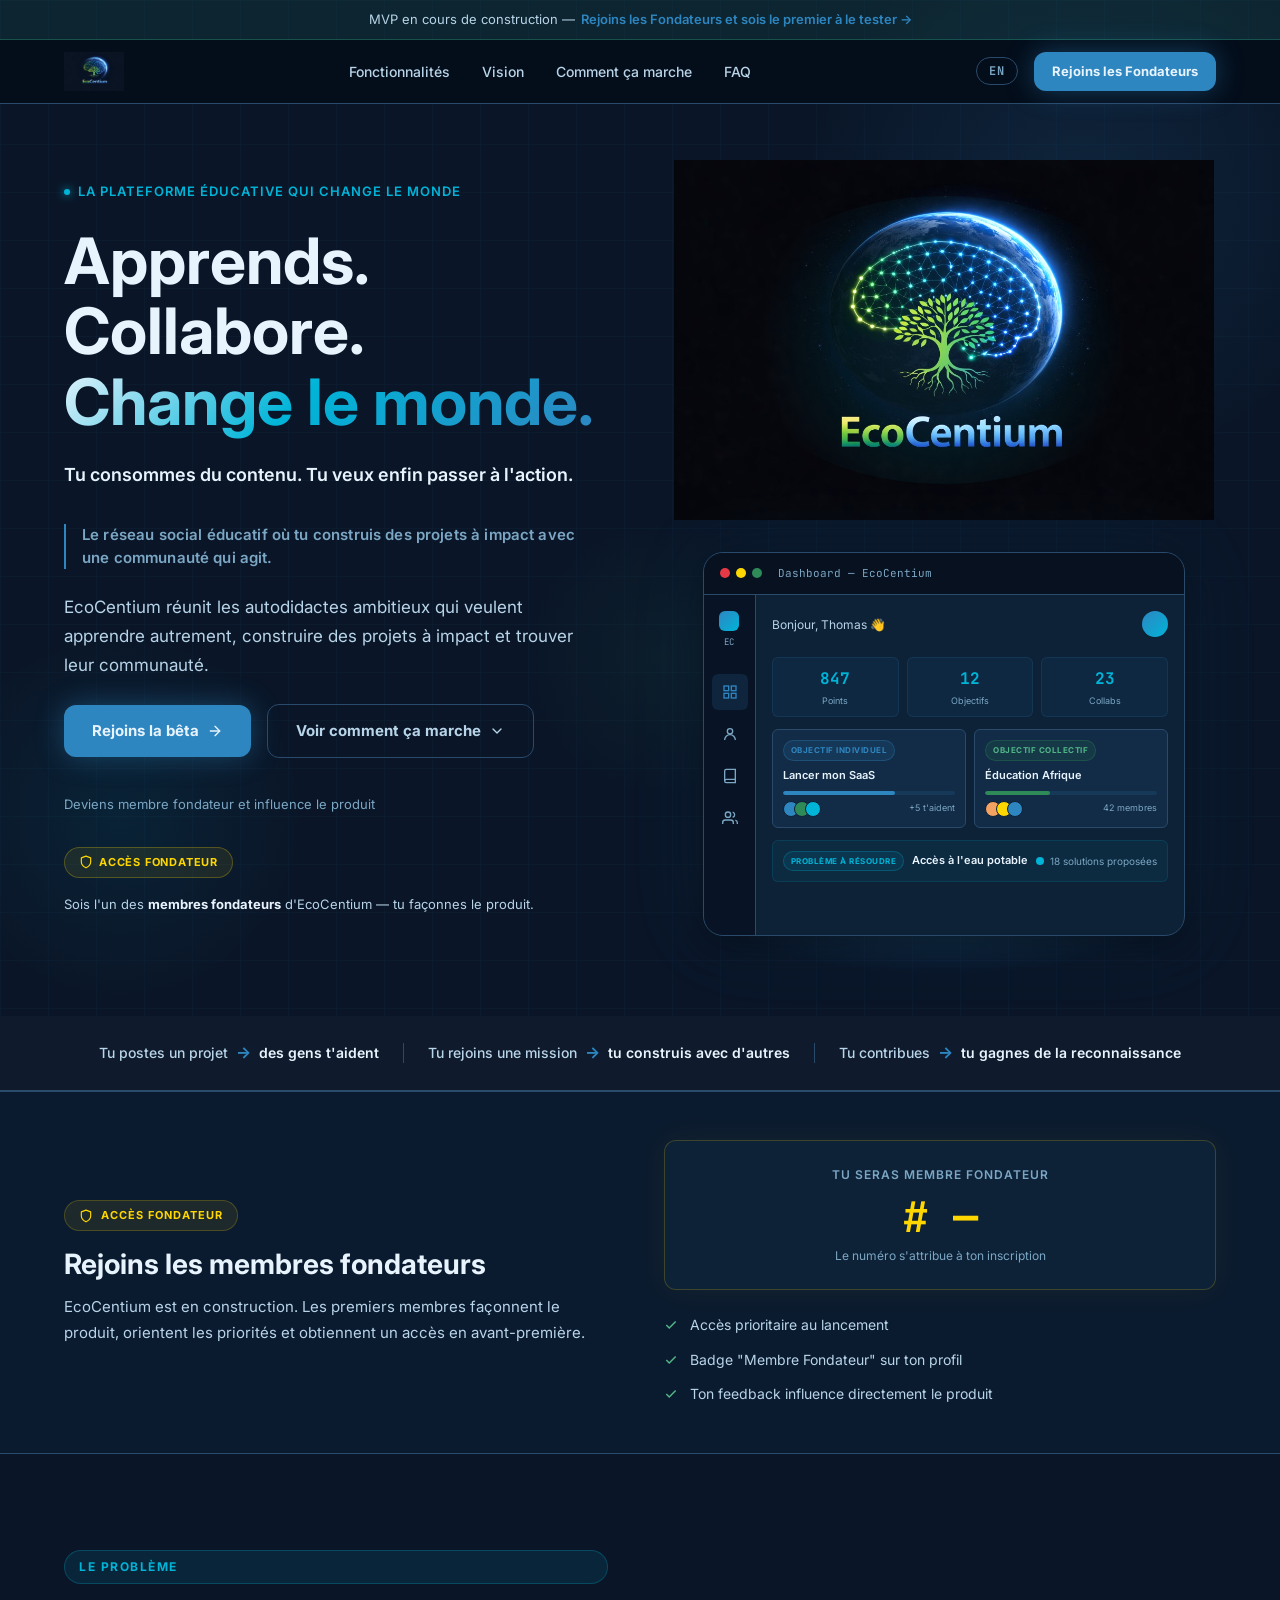
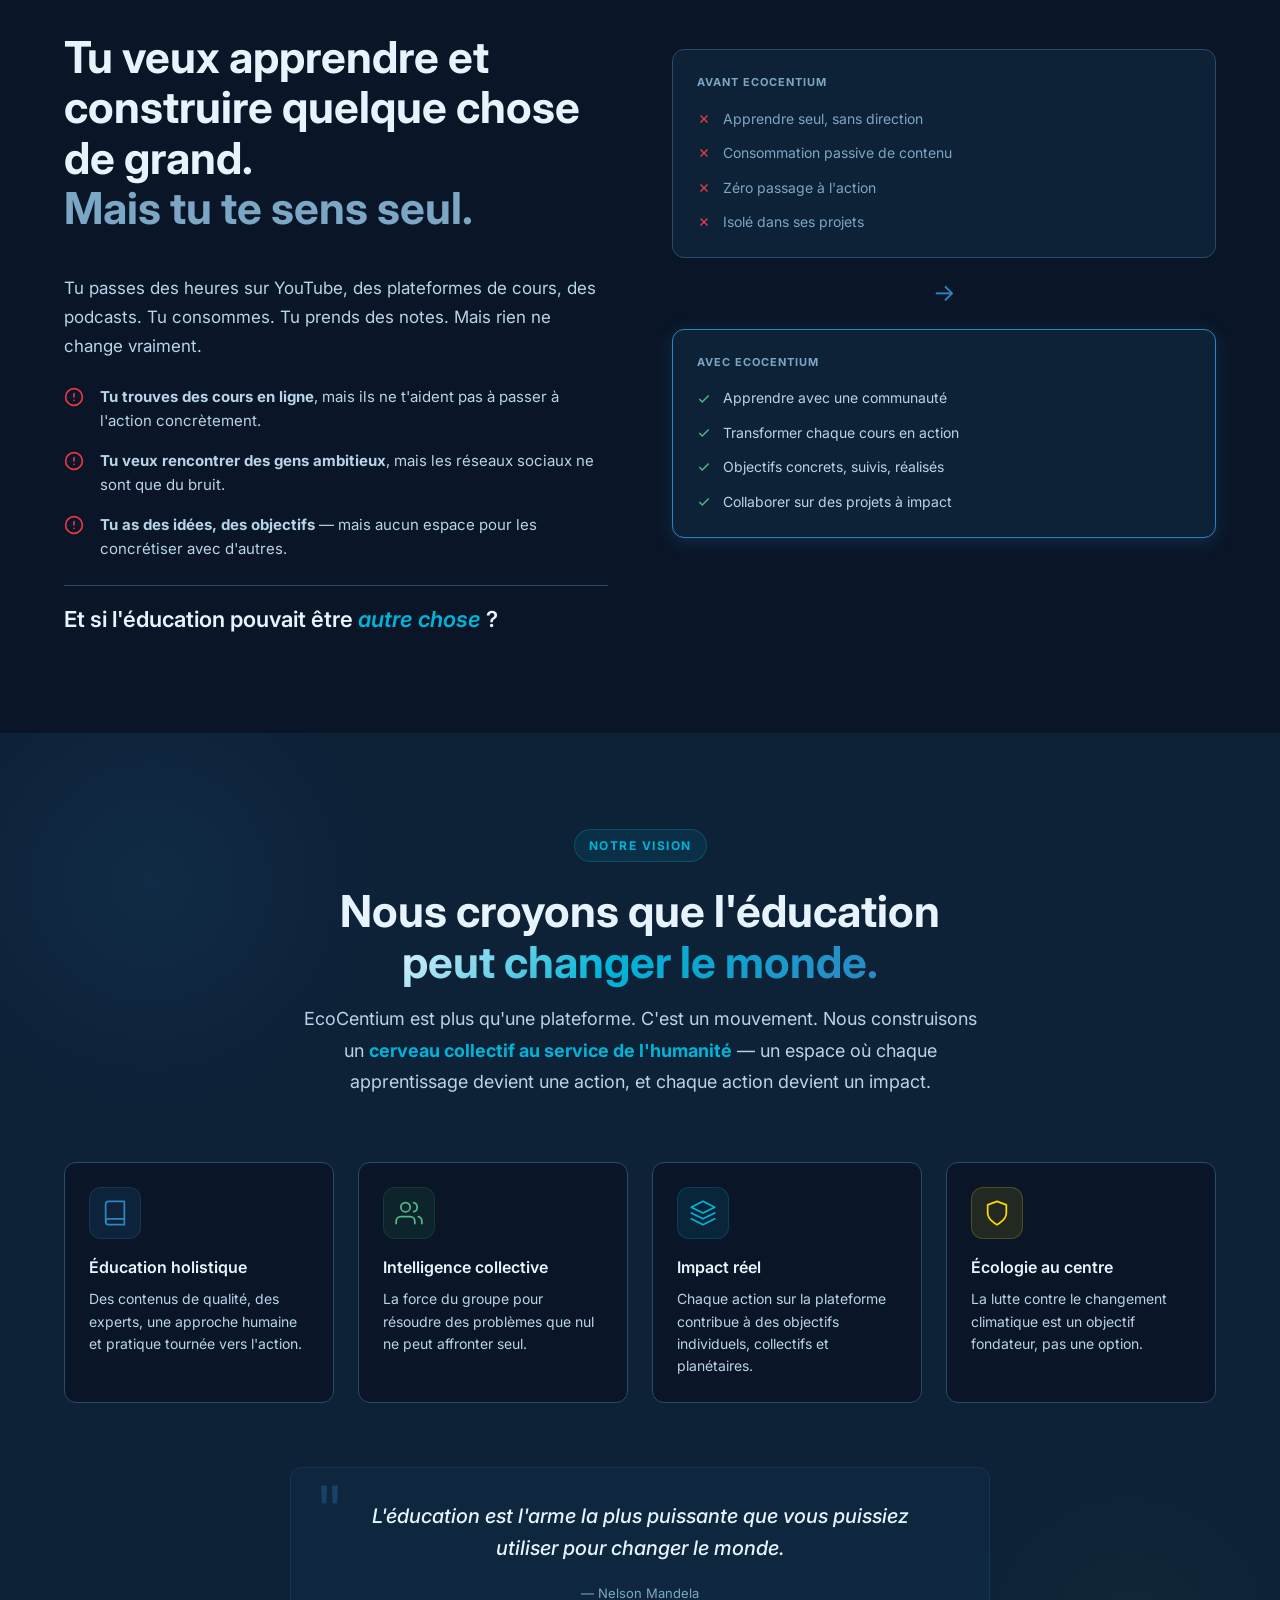
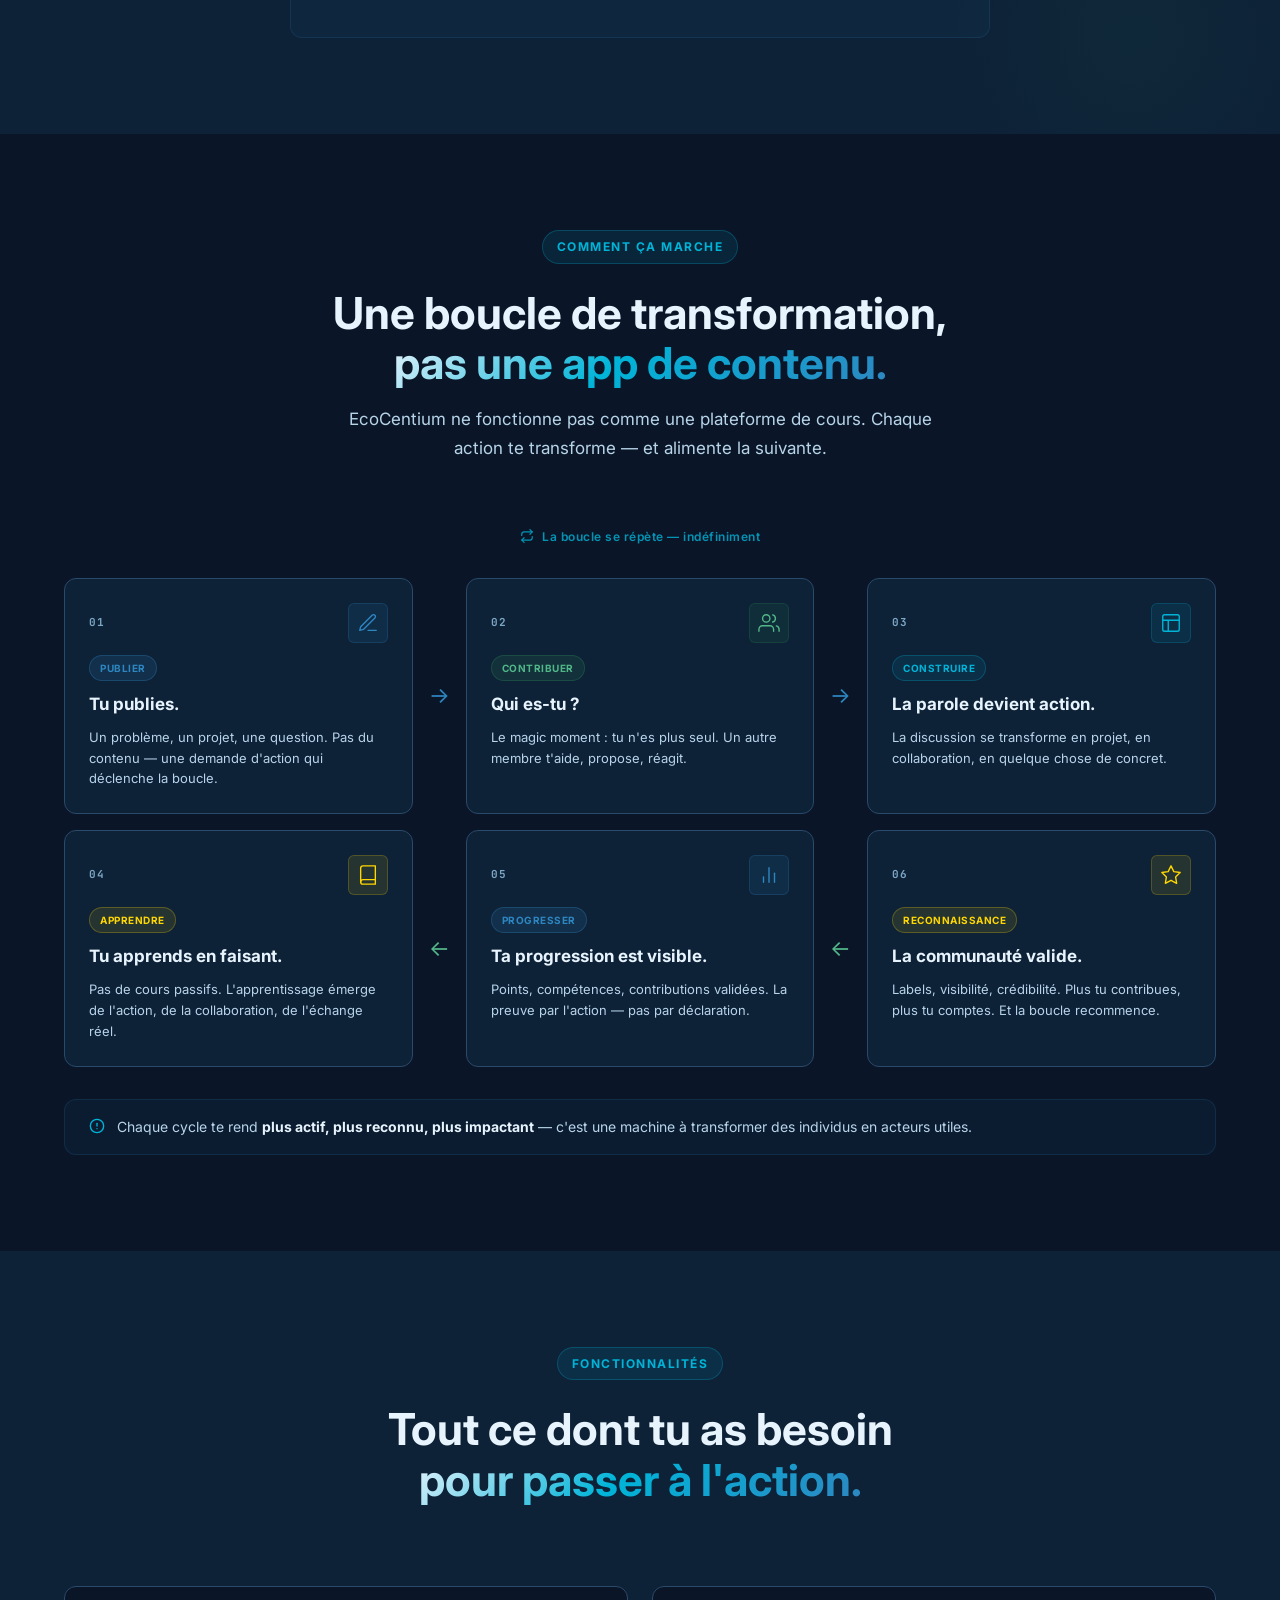
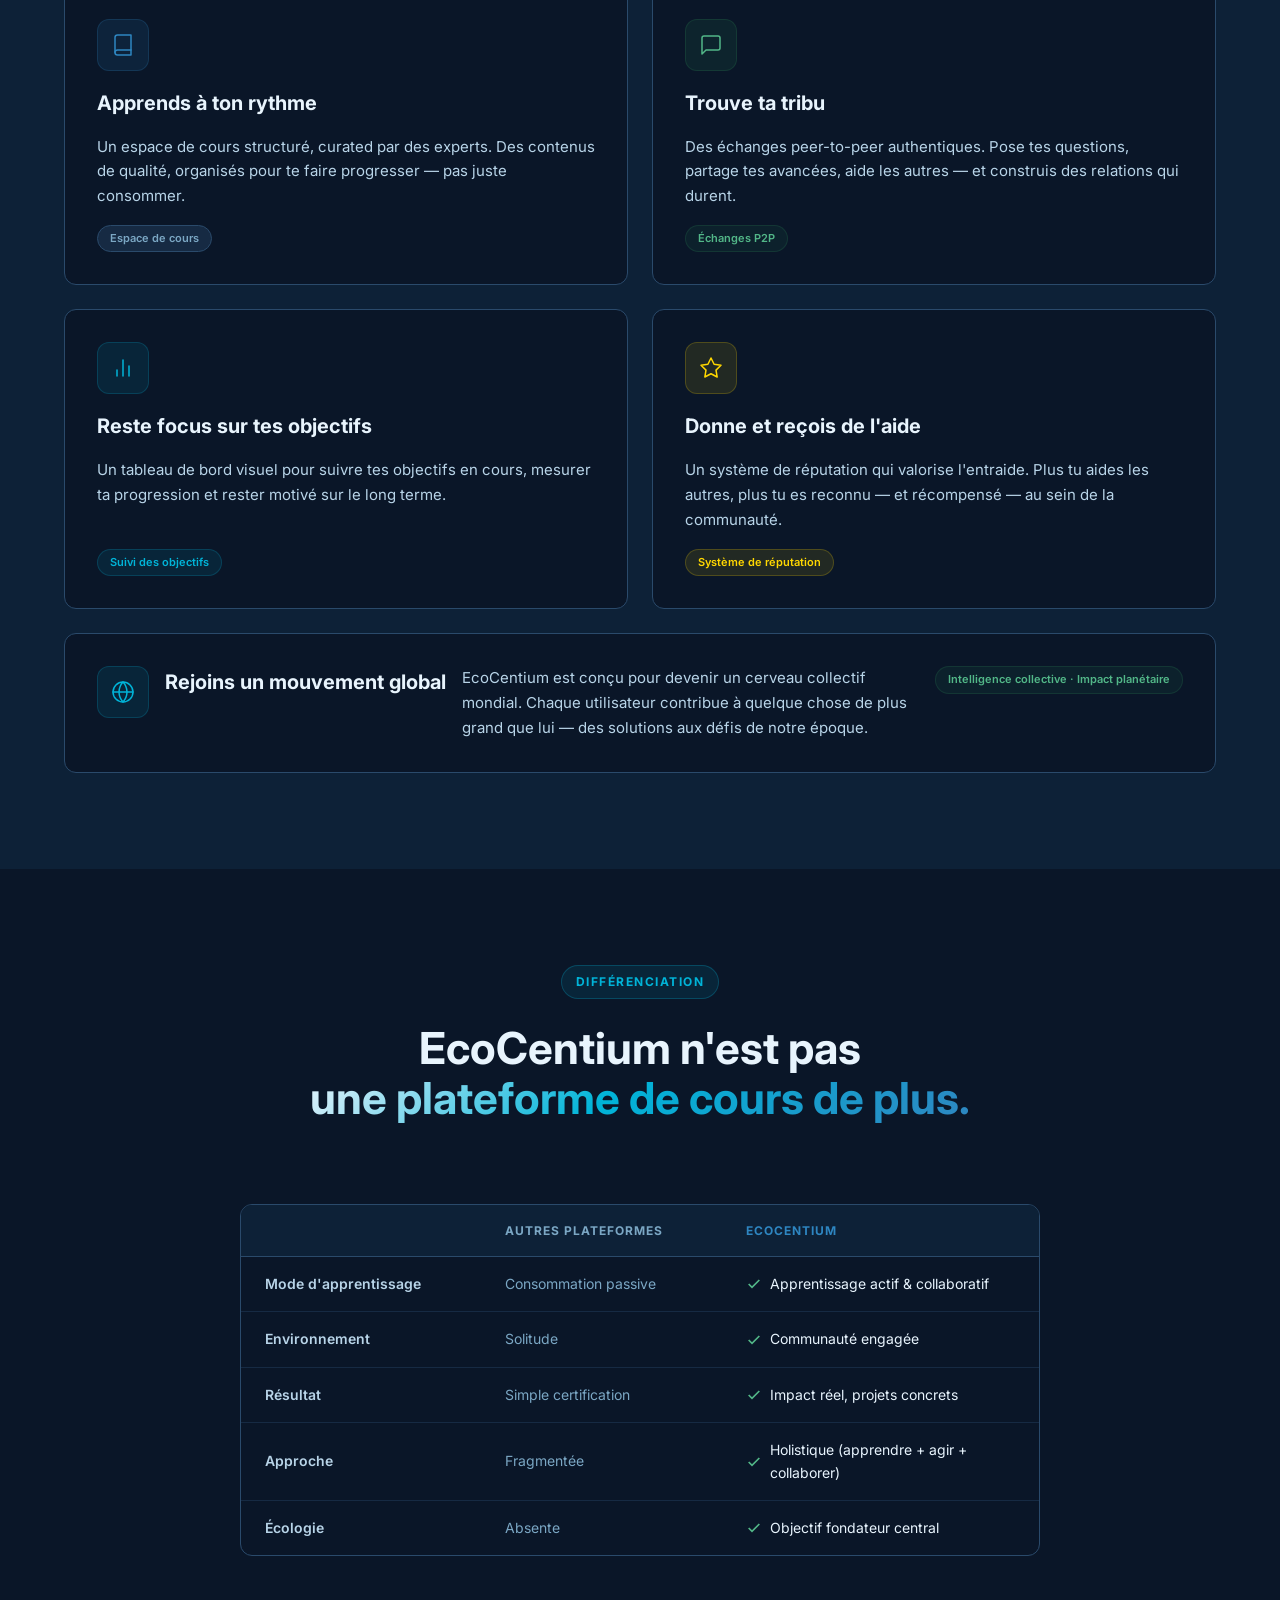
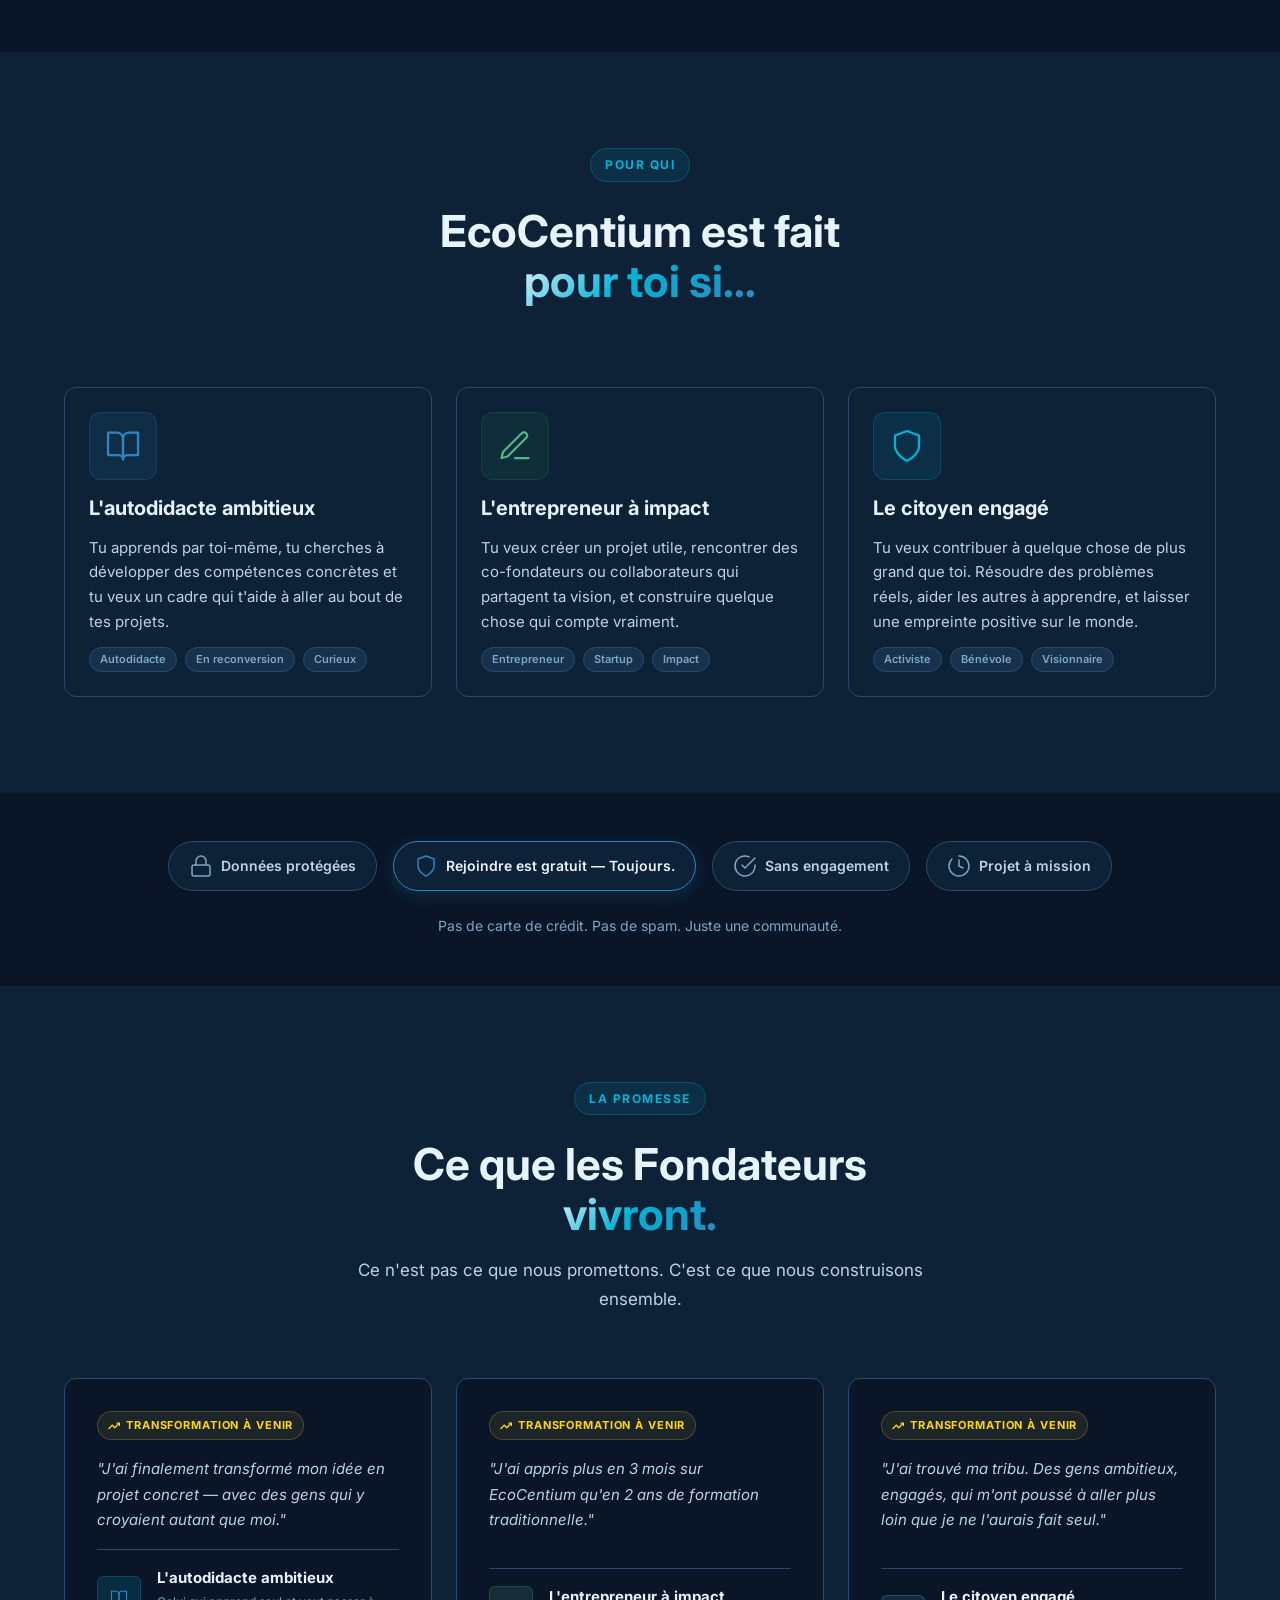
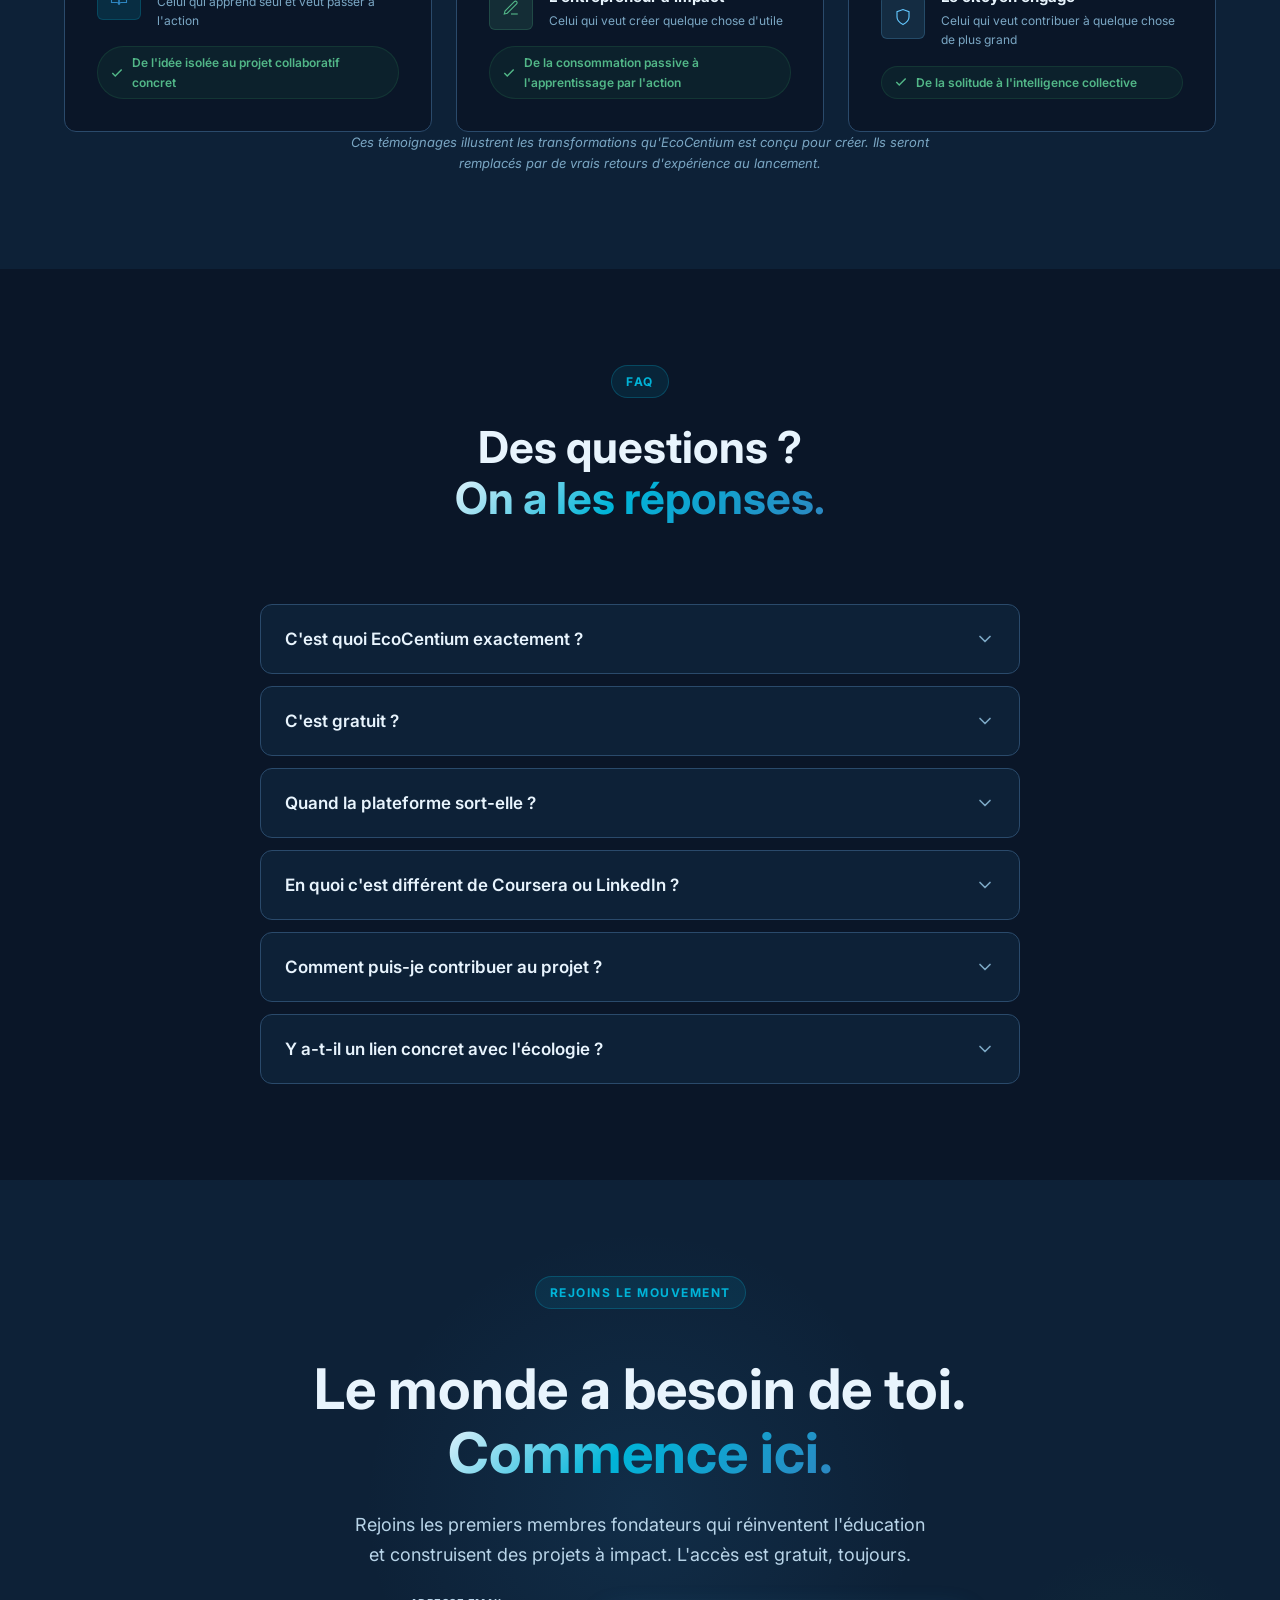
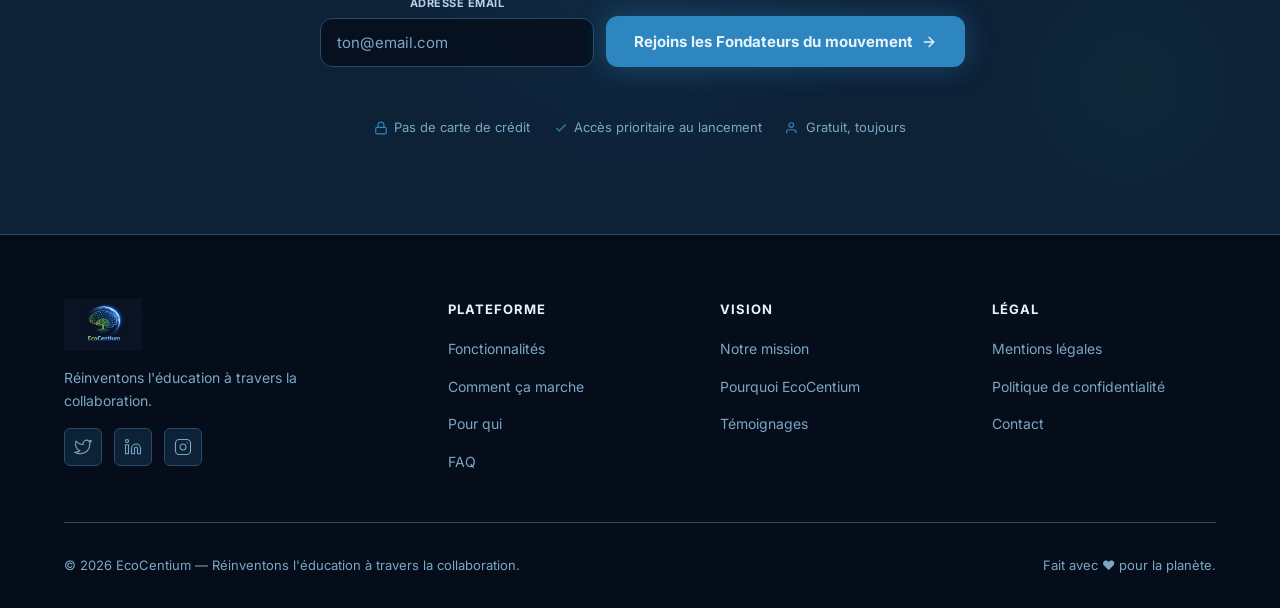
==== index.html @ a8293a01 "Add files via upload" ====
<!DOCTYPE html>
<html lang="fr">
<head>
  <meta charset="UTF-8" />
  <meta name="viewport" content="width=device-width, initial-scale=1.0" />
  <meta name="description" content="EcoCentium — La plateforme éducative collaborative qui réunit les autodidactes ambitieux pour apprendre, collaborer et construire des projets à impact." />
  <title>EcoCentium — Réinventons l'éducation à travers la collaboration</title>

  <!-- Fonts -->
  <link rel="preconnect" href="https://fonts.googleapis.com" />
  <link rel="preconnect" href="https://fonts.gstatic.com" crossorigin />
  <link href="https://fonts.googleapis.com/css2?family=Inter:wght@400;500;600;700&family=JetBrains+Mono:wght@400;500;700&display=swap" rel="stylesheet" />
  <link href="https://api.fontshare.com/v2/css?f[]=clash-display@400,500,600,700&display=swap" rel="stylesheet" />

  <link rel="stylesheet" href="style.css" />
</head>
<body>

  <!-- ========== ANNOUNCEMENT BAR ========== -->
  <div class="announcement-bar" id="announcement-bar">
    <span data-i18n="announcement_text">MVP en cours de construction —</span>
    <a href="#join" class="announcement-link" data-i18n="announcement_cta">Rejoins les Fondateurs et sois le premier à le tester →</a>
  </div>

  <!-- ========== NAVIGATION ========== -->
  <nav class="navbar" id="navbar">
    <div class="nav-container">
      <a href="#" class="nav-logo">
        <img src="logo.png" alt="EcoCentium" class="nav-logo-img" />
      </a>

      <ul class="nav-links" id="nav-links">
        <li><a href="#features" class="nav-link" data-i18n="nav_features">Fonctionnalités</a></li>
        <li><a href="#vision" class="nav-link" data-i18n="nav_vision">Vision</a></li>
        <li><a href="#how" class="nav-link" data-i18n="nav_how">Comment ça marche</a></li>
        <li><a href="#faq" class="nav-link" data-i18n="nav_faq">FAQ</a></li>
      </ul>

      <div class="nav-actions">
        <button class="lang-toggle" id="lang-toggle" type="button" title="Switch language">EN</button>
        <a href="#cta-final" class="btn btn-primary btn-sm" data-i18n="nav_cta">Rejoins les Fondateurs</a>
        <button class="nav-burger" id="nav-burger" aria-label="Ouvrir le menu">
          <span></span><span></span><span></span>
        </button>
      </div>
    </div>
  </nav>

  <!-- ========== HERO SECTION ========== -->
  <section class="hero" id="hero">
    <div class="hero-bg">
      <div class="orb orb-1"></div>
      <div class="orb orb-2"></div>
      <div class="orb orb-3"></div>
      <div class="grid-bg"></div>
    </div>

    <div class="container">
      <div class="hero-content">
        <div class="hero-text">
          <span class="eyebrow animate-fade-up">
            <span class="eyebrow-dot"></span>
            <span data-i18n="hero_eyebrow">La plateforme éducative qui change le monde</span>
          </span>

          <h1 class="hero-headline animate-fade-up delay-1" data-i18n-html="hero_h1">
            Apprends.<br />
            Collabore.<br />
            <span class="gradient-text">Change le monde.</span>
          </h1>

          <p class="hero-hook animate-fade-up delay-2" data-i18n="hero_hook">Tu consommes du contenu. Tu veux enfin passer à l'action.</p>

          <p class="hero-tagline animate-fade-up delay-2" data-i18n="hero_tagline">Le réseau social éducatif où tu construis des projets à impact avec d'autres autodidactes.</p>

          <p class="hero-subheadline animate-fade-up delay-2" data-i18n="hero_sub">
            EcoCentium réunit les autodidactes ambitieux qui veulent apprendre autrement, construire des projets à impact et trouver leur communauté.
          </p>

          <div class="hero-actions animate-fade-up delay-3">
            <a href="#cta-final" class="btn btn-primary btn-lg">
              <span data-i18n="hero_cta_primary">Rejoins la bêta</span>
              <svg width="16" height="16" viewBox="0 0 24 24" fill="none" stroke="currentColor" stroke-width="2" stroke-linecap="round" stroke-linejoin="round"><line x1="5" y1="12" x2="19" y2="12"/><polyline points="12 5 19 12 12 19"/></svg>
            </a>
            <a href="#how" class="btn btn-ghost btn-lg">
              <span data-i18n="hero_cta_ghost">Voir comment ça marche</span>
              <svg width="16" height="16" viewBox="0 0 24 24" fill="none" stroke="currentColor" stroke-width="2" stroke-linecap="round" stroke-linejoin="round"><polyline points="6 9 12 15 18 9"/></svg>
            </a>
          </div>
          <p class="hero-cta-sub animate-fade-up delay-3" data-i18n="hero_cta_sub">Deviens membre fondateur et influence le produit</p>

          <div class="hero-proof animate-fade-up delay-4">
            <div class="founder-badge">
              <svg width="14" height="14" viewBox="0 0 24 24" fill="none" stroke="currentColor" stroke-width="2" stroke-linecap="round" stroke-linejoin="round"><path d="M12 22s8-4 8-10V5l-8-3-8 3v7c0 6 8 10 8 10z"/></svg>
              <span data-i18n="hero_badge">Accès fondateur</span>
            </div>
            <div class="proof-text">
              <span data-i18n-html="hero_proof">Sois l'un des <strong>membres fondateurs</strong> d'EcoCentium — tu façonnes le produit.</span>
            </div>
          </div>
        </div>

        <div class="hero-visual animate-fade-up delay-2">
          <div class="hero-logo-visual">
            <div class="hero-logo-glow"></div>
            <img src="logo.png" alt="EcoCentium — Réinventons l'éducation à travers la collaboration" class="hero-logo-img" />
          </div>
          <div class="mockup-frame">
            <div class="mockup-header">
              <div class="mockup-dots">
                <span class="dot dot-red"></span>
                <span class="dot dot-yellow"></span>
                <span class="dot dot-green"></span>
              </div>
              <div class="mockup-title-bar">Dashboard — EcoCentium</div>
            </div>
            <div class="mockup-body">
              <div class="mockup-sidebar">
                <div class="sidebar-logo">
                  <span class="logo-dot-sm"></span>
                  <span>EC</span>
                </div>
                <div class="sidebar-items">
                  <div class="sidebar-item active">
                    <svg width="16" height="16" viewBox="0 0 24 24" fill="none" stroke="currentColor" stroke-width="2"><rect x="3" y="3" width="7" height="7"/><rect x="14" y="3" width="7" height="7"/><rect x="14" y="14" width="7" height="7"/><rect x="3" y="14" width="7" height="7"/></svg>
                  </div>
                  <div class="sidebar-item">
                    <svg width="16" height="16" viewBox="0 0 24 24" fill="none" stroke="currentColor" stroke-width="2"><circle cx="12" cy="8" r="4"/><path d="M20 21a8 8 0 10-16 0"/></svg>
                  </div>
                  <div class="sidebar-item">
                    <svg width="16" height="16" viewBox="0 0 24 24" fill="none" stroke="currentColor" stroke-width="2"><path d="M4 19.5A2.5 2.5 0 0 1 6.5 17H20"/><path d="M6.5 2H20v20H6.5A2.5 2.5 0 0 1 4 19.5v-15A2.5 2.5 0 0 1 6.5 2z"/></svg>
                  </div>
                  <div class="sidebar-item">
                    <svg width="16" height="16" viewBox="0 0 24 24" fill="none" stroke="currentColor" stroke-width="2"><path d="M17 21v-2a4 4 0 0 0-4-4H5a4 4 0 0 0-4 4v2"/><circle cx="9" cy="7" r="4"/><path d="M23 21v-2a4 4 0 0 0-3-3.87"/><path d="M16 3.13a4 4 0 0 1 0 7.75"/></svg>
                  </div>
                </div>
              </div>

              <div class="mockup-main">
                <div class="mockup-topbar">
                  <span class="mockup-greeting">Bonjour, Thomas 👋</span>
                  <div class="mockup-avatar-sm"></div>
                </div>

                <div class="mockup-stats">
                  <div class="mockup-stat-card">
                    <div class="stat-value">847</div>
                    <div class="stat-label">Points</div>
                  </div>
                  <div class="mockup-stat-card">
                    <div class="stat-value">12</div>
                    <div class="stat-label">Objectifs</div>
                  </div>
                  <div class="mockup-stat-card">
                    <div class="stat-value">23</div>
                    <div class="stat-label">Collabs</div>
                  </div>
                </div>

                <div class="mockup-cards">
                  <div class="mockup-card">
                    <div class="card-badge badge-blue">Objectif individuel</div>
                    <div class="card-title-mock">Lancer mon SaaS</div>
                    <div class="progress-bar">
                      <div class="progress-fill" style="width: 65%;"></div>
                    </div>
                    <div class="card-footer-mock">
                      <div class="mini-avatars">
                        <div class="mini-av" style="background:#2E86C1;"></div>
                        <div class="mini-av" style="background:#2E8B57;"></div>
                        <div class="mini-av" style="background:#00B4D8;"></div>
                      </div>
                      <span class="card-meta">+5 t'aident</span>
                    </div>
                  </div>

                  <div class="mockup-card">
                    <div class="card-badge badge-green">Objectif collectif</div>
                    <div class="card-title-mock">Éducation Afrique</div>
                    <div class="progress-bar">
                      <div class="progress-fill green" style="width: 38%;"></div>
                    </div>
                    <div class="card-footer-mock">
                      <div class="mini-avatars">
                        <div class="mini-av" style="background:#F4A261;"></div>
                        <div class="mini-av" style="background:#FFD700;"></div>
                        <div class="mini-av" style="background:#2E86C1;"></div>
                      </div>
                      <span class="card-meta">42 membres</span>
                    </div>
                  </div>
                </div>

                <div class="mockup-problem-card">
                  <div class="card-badge badge-aurora">Problème à résoudre</div>
                  <div class="card-title-mock">Accès à l'eau potable</div>
                  <div class="problem-collab">
                    <div class="collab-pulse"></div>
                    <span>18 solutions proposées</span>
                  </div>
                </div>
              </div>
            </div>
          </div>
          <div class="mockup-glow"></div>
        </div>
      </div>
    </div>
  </section>

  <!-- ========== VALUE BAR ========== -->
  <div class="value-bar">
    <div class="container">
      <div class="value-bar-inner">
        <div class="value-item">
          <span class="value-action" data-i18n="value1_action">Tu postes un projet</span>
          <span class="value-arrow">→</span>
          <span class="value-result" data-i18n="value1_result">des gens t'aident</span>
        </div>
        <div class="value-divider"></div>
        <div class="value-item">
          <span class="value-action" data-i18n="value2_action">Tu rejoins une mission</span>
          <span class="value-arrow">→</span>
          <span class="value-result" data-i18n="value2_result">tu construis avec d'autres</span>
        </div>
        <div class="value-divider"></div>
        <div class="value-item">
          <span class="value-action" data-i18n="value3_action">Tu contribues</span>
          <span class="value-arrow">→</span>
          <span class="value-result" data-i18n="value3_result">tu gagnes de la reconnaissance</span>
        </div>
      </div>
    </div>
  </div>

  <!-- ========== MEMBRES FONDATEURS ========== -->
  <section class="proof-bar" id="proof">
    <div class="container">
      <div class="founders-inner">
        <div class="founders-left">
          <div class="founders-tag">
            <svg width="14" height="14" viewBox="0 0 24 24" fill="none" stroke="currentColor" stroke-width="2" stroke-linecap="round" stroke-linejoin="round"><path d="M12 22s8-4 8-10V5l-8-3-8 3v7c0 6 8 10 8 10z"/></svg>
            <span data-i18n="founders_tag">Accès fondateur</span>
          </div>
          <h3 class="founders-title" data-i18n="founders_title">Rejoins les membres fondateurs</h3>
          <p class="founders-sub" data-i18n="founders_sub">EcoCentium est en construction. Les premiers membres façonnent le produit, orientent les priorités et obtiennent un accès en avant-première.</p>
        </div>
        <div class="founders-right">
          <div class="founder-number-block">
            <div class="founder-label" data-i18n="founders_label">Tu seras membre fondateur</div>
            <div class="founder-number"># <span id="founder-count">—</span></div>
            <div class="founder-hint" data-i18n="founders_hint">Le numéro s'attribue à ton inscription</div>
          </div>
          <div class="founders-perks">
            <div class="perk">
              <svg width="14" height="14" viewBox="0 0 24 24" fill="none" stroke="currentColor" stroke-width="2.5"><polyline points="20 6 9 17 4 12"/></svg>
              <span data-i18n="perk_1">Accès prioritaire au lancement</span>
            </div>
            <div class="perk">
              <svg width="14" height="14" viewBox="0 0 24 24" fill="none" stroke="currentColor" stroke-width="2.5"><polyline points="20 6 9 17 4 12"/></svg>
              <span data-i18n="perk_2">Badge "Membre Fondateur" sur ton profil</span>
            </div>
            <div class="perk">
              <svg width="14" height="14" viewBox="0 0 24 24" fill="none" stroke="currentColor" stroke-width="2.5"><polyline points="20 6 9 17 4 12"/></svg>
              <span data-i18n="perk_3">Ton feedback influence directement le produit</span>
            </div>
          </div>
        </div>
      </div>
    </div>
  </section>

  <!-- ========== PROBLÈME ========== -->
  <section class="section problem-section" id="problem">
    <div class="container">
      <div class="section-inner">
        <div class="problem-text reveal">
          <span class="section-tag" data-i18n="problem_tag">Le problème</span>
          <h2 class="section-headline" data-i18n-html="problem_h2">
            Tu veux apprendre et construire quelque chose de grand.<br />
            <span class="text-secondary">Mais tu te sens seul.</span>
          </h2>
          <p class="section-subtext" data-i18n="problem_sub">
            Tu passes des heures sur YouTube, des plateformes de cours, des podcasts. Tu consommes. Tu prends des notes. Mais rien ne change vraiment.
          </p>
          <div class="pain-points">
            <div class="pain-point">
              <div class="pain-icon">
                <svg width="20" height="20" viewBox="0 0 24 24" fill="none" stroke="currentColor" stroke-width="2" stroke-linecap="round" stroke-linejoin="round"><circle cx="12" cy="12" r="10"/><line x1="12" y1="8" x2="12" y2="12"/><line x1="12" y1="16" x2="12.01" y2="16"/></svg>
              </div>
              <div data-i18n-html="pain1"><strong>Tu trouves des cours en ligne</strong>, mais ils ne t'aident pas à passer à l'action concrètement.</div>
            </div>
            <div class="pain-point">
              <div class="pain-icon">
                <svg width="20" height="20" viewBox="0 0 24 24" fill="none" stroke="currentColor" stroke-width="2" stroke-linecap="round" stroke-linejoin="round"><circle cx="12" cy="12" r="10"/><line x1="12" y1="8" x2="12" y2="12"/><line x1="12" y1="16" x2="12.01" y2="16"/></svg>
              </div>
              <div data-i18n-html="pain2"><strong>Tu veux rencontrer des gens ambitieux</strong>, mais les réseaux sociaux ne sont que du bruit.</div>
            </div>
            <div class="pain-point">
              <div class="pain-icon">
                <svg width="20" height="20" viewBox="0 0 24 24" fill="none" stroke="currentColor" stroke-width="2" stroke-linecap="round" stroke-linejoin="round"><circle cx="12" cy="12" r="10"/><line x1="12" y1="8" x2="12" y2="12"/><line x1="12" y1="16" x2="12.01" y2="16"/></svg>
              </div>
              <div data-i18n-html="pain3"><strong>Tu as des idées, des objectifs</strong> — mais aucun espace pour les concrétiser avec d'autres.</div>
            </div>
          </div>
          <div class="transition-text" data-i18n-html="transition">
            Et si l'éducation pouvait être <em>autre chose</em> ?
          </div>
        </div>

        <div class="problem-visual reveal delay-1">
          <div class="vs-card vs-before">
            <div class="vs-label" data-i18n="before_label">Avant EcoCentium</div>
            <div class="vs-items">
              <div class="vs-item bad">
                <svg width="14" height="14" viewBox="0 0 24 24" fill="none" stroke="currentColor" stroke-width="2.5"><line x1="18" y1="6" x2="6" y2="18"/><line x1="6" y1="6" x2="18" y2="18"/></svg>
                <span data-i18n="before_1">Apprendre seul, sans direction</span>
              </div>
              <div class="vs-item bad">
                <svg width="14" height="14" viewBox="0 0 24 24" fill="none" stroke="currentColor" stroke-width="2.5"><line x1="18" y1="6" x2="6" y2="18"/><line x1="6" y1="6" x2="18" y2="18"/></svg>
                <span data-i18n="before_2">Consommation passive de contenu</span>
              </div>
              <div class="vs-item bad">
                <svg width="14" height="14" viewBox="0 0 24 24" fill="none" stroke="currentColor" stroke-width="2.5"><line x1="18" y1="6" x2="6" y2="18"/><line x1="6" y1="6" x2="18" y2="18"/></svg>
                <span data-i18n="before_3">Zéro passage à l'action</span>
              </div>
              <div class="vs-item bad">
                <svg width="14" height="14" viewBox="0 0 24 24" fill="none" stroke="currentColor" stroke-width="2.5"><line x1="18" y1="6" x2="6" y2="18"/><line x1="6" y1="6" x2="18" y2="18"/></svg>
                <span data-i18n="before_4">Isolé dans ses projets</span>
              </div>
            </div>
          </div>
          <div class="vs-arrow">→</div>
          <div class="vs-card vs-after">
            <div class="vs-label" data-i18n="after_label">Avec EcoCentium</div>
            <div class="vs-items">
              <div class="vs-item good">
                <svg width="14" height="14" viewBox="0 0 24 24" fill="none" stroke="currentColor" stroke-width="2.5"><polyline points="20 6 9 17 4 12"/></svg>
                <span data-i18n="after_1">Apprendre avec une communauté</span>
              </div>
              <div class="vs-item good">
                <svg width="14" height="14" viewBox="0 0 24 24" fill="none" stroke="currentColor" stroke-width="2.5"><polyline points="20 6 9 17 4 12"/></svg>
                <span data-i18n="after_2">Transformer chaque cours en action</span>
              </div>
              <div class="vs-item good">
                <svg width="14" height="14" viewBox="0 0 24 24" fill="none" stroke="currentColor" stroke-width="2.5"><polyline points="20 6 9 17 4 12"/></svg>
                <span data-i18n="after_3">Objectifs concrets, suivis, réalisés</span>
              </div>
              <div class="vs-item good">
                <svg width="14" height="14" viewBox="0 0 24 24" fill="none" stroke="currentColor" stroke-width="2.5"><polyline points="20 6 9 17 4 12"/></svg>
                <span data-i18n="after_4">Collaborer sur des projets à impact</span>
              </div>
            </div>
          </div>
        </div>
      </div>
    </div>
  </section>

  <!-- ========== VISION / MISSION ========== -->
  <section class="section vision-section" id="vision">
    <div class="vision-bg">
      <div class="orb orb-vision-1"></div>
      <div class="orb orb-vision-2"></div>
    </div>
    <div class="container">
        <div class="vision-inner reveal">
        <span class="section-tag" data-i18n="vision_tag">Notre vision</span>
        <h2 class="section-headline centered" data-i18n-html="vision_h2">
          Nous croyons que l'éducation<br />
          <span class="gradient-text">peut changer le monde.</span>
        </h2>
        <p class="vision-body" data-i18n-html="vision_body">
          EcoCentium est plus qu'une plateforme. C'est un mouvement. Nous construisons un <strong>cerveau collectif au service de l'humanité</strong> — un espace où chaque apprentissage devient une action, et chaque action devient un impact.
        </p>
        <div class="vision-pillars">
          <div class="pillar reveal">
            <div class="pillar-icon">
              <svg width="28" height="28" viewBox="0 0 24 24" fill="none" stroke="currentColor" stroke-width="1.5" stroke-linecap="round" stroke-linejoin="round"><path d="M4 19.5A2.5 2.5 0 0 1 6.5 17H20"/><path d="M6.5 2H20v20H6.5A2.5 2.5 0 0 1 4 19.5v-15A2.5 2.5 0 0 1 6.5 2z"/></svg>
            </div>
            <h3 data-i18n="pillar1_title">Éducation holistique</h3>
            <p data-i18n="pillar1_body">Des contenus de qualité, des experts, une approche humaine et pratique tournée vers l'action.</p>
          </div>
          <div class="pillar reveal delay-1">
            <div class="pillar-icon green">
              <svg width="28" height="28" viewBox="0 0 24 24" fill="none" stroke="currentColor" stroke-width="1.5" stroke-linecap="round" stroke-linejoin="round"><path d="M17 21v-2a4 4 0 0 0-4-4H5a4 4 0 0 0-4 4v2"/><circle cx="9" cy="7" r="4"/><path d="M23 21v-2a4 4 0 0 0-3-3.87"/><path d="M16 3.13a4 4 0 0 1 0 7.75"/></svg>
            </div>
            <h3 data-i18n="pillar2_title">Intelligence collective</h3>
            <p data-i18n="pillar2_body">La force du groupe pour résoudre des problèmes que nul ne peut affronter seul.</p>
          </div>
          <div class="pillar reveal delay-2">
            <div class="pillar-icon aurora">
              <svg width="28" height="28" viewBox="0 0 24 24" fill="none" stroke="currentColor" stroke-width="1.5" stroke-linecap="round" stroke-linejoin="round"><path d="M12 2L2 7l10 5 10-5-10-5z"/><path d="M2 17l10 5 10-5"/><path d="M2 12l10 5 10-5"/></svg>
            </div>
            <h3 data-i18n="pillar3_title">Impact réel</h3>
            <p data-i18n="pillar3_body">Chaque action sur la plateforme contribue à des objectifs individuels, collectifs et planétaires.</p>
          </div>
          <div class="pillar reveal delay-3">
            <div class="pillar-icon gold">
              <svg width="28" height="28" viewBox="0 0 24 24" fill="none" stroke="currentColor" stroke-width="1.5" stroke-linecap="round" stroke-linejoin="round"><path d="M12 22s8-4 8-10V5l-8-3-8 3v7c0 6 8 10 8 10z"/></svg>
            </div>
            <h3 data-i18n="pillar4_title">Écologie au centre</h3>
            <p data-i18n="pillar4_body">La lutte contre le changement climatique est un objectif fondateur, pas une option.</p>
          </div>
        </div>

        <blockquote class="vision-quote reveal">
          <div class="quote-mark">"</div>
          <p data-i18n="quote_text">L'éducation est l'arme la plus puissante que vous puissiez utiliser pour changer le monde.</p>
          <cite>— Nelson Mandela</cite>
        </blockquote>
      </div>
    </div>
  </section>

  <!-- ========== COMMENT ÇA MARCHE — CORE LOOP ========== -->
  <section class="section how-section" id="how">
    <div class="container">
      <div class="section-header reveal">
        <span class="section-tag" data-i18n="how_tag">Comment ça marche</span>
        <h2 class="section-headline centered" data-i18n-html="how_h2">
          Une boucle de transformation,<br />
          <span class="gradient-text">pas une app de contenu.</span>
        </h2>
        <p class="section-subtext centered" data-i18n="how_sub">EcoCentium ne fonctionne pas comme une plateforme de cours. Chaque action te transforme — et alimente la suivante.</p>
      </div>

      <div class="loop-container reveal">
        <div class="loop-label-top">
          <svg width="14" height="14" viewBox="0 0 24 24" fill="none" stroke="currentColor" stroke-width="2" stroke-linecap="round" stroke-linejoin="round"><polyline points="17 1 21 5 17 9"/><path d="M3 11V9a4 4 0 0 1 4-4h14"/><polyline points="7 23 3 19 7 15"/><path d="M21 13v2a4 4 0 0 1-4 4H3"/></svg>
          <span data-i18n="loop_label">La boucle se répète — indéfiniment</span>
        </div>

        <div class="loop-grid">

          <div class="loop-step reveal">
            <div class="loop-step-top">
              <div class="loop-num">01</div>
              <div class="loop-icon blue">
                <svg width="22" height="22" viewBox="0 0 24 24" fill="none" stroke="currentColor" stroke-width="1.5" stroke-linecap="round" stroke-linejoin="round"><path d="M12 20h9"/><path d="M16.5 3.5a2.121 2.121 0 0 1 3 3L7 19l-4 1 1-4L16.5 3.5z"/></svg>
              </div>
            </div>
            <div class="loop-badge badge-blue" data-i18n="step1_badge">Publier</div>
            <h3 data-i18n="step1_title">Tu publies.</h3>
            <p data-i18n="step1_body">Un problème, un projet, une question. Pas du contenu — une demande d'action qui déclenche la boucle.</p>
          </div>

          <div class="loop-arrow reveal delay-1">→</div>

          <div class="loop-step reveal delay-1">
            <div class="loop-step-top">
              <div class="loop-num">02</div>
              <div class="loop-icon green">
                <svg width="22" height="22" viewBox="0 0 24 24" fill="none" stroke="currentColor" stroke-width="1.5" stroke-linecap="round" stroke-linejoin="round"><path d="M17 21v-2a4 4 0 0 0-4-4H5a4 4 0 0 0-4 4v2"/><circle cx="9" cy="7" r="4"/><path d="M23 21v-2a4 4 0 0 0-3-3.87"/><path d="M16 3.13a4 4 0 0 1 0 7.75"/></svg>
              </div>
            </div>
            <div class="loop-badge badge-green" data-i18n="step2_badge">Contribuer</div>
            <h3 data-i18n="step2_title">Quelqu'un répond.</h3>
            <p data-i18n="step2_body">Le magic moment : tu n'es plus seul. Un autre membre t'aide, propose, réagit.</p>
          </div>

          <div class="loop-arrow reveal delay-2">→</div>

          <div class="loop-step reveal delay-2">
            <div class="loop-step-top">
              <div class="loop-num">03</div>
              <div class="loop-icon aurora">
                <svg width="22" height="22" viewBox="0 0 24 24" fill="none" stroke="currentColor" stroke-width="1.5" stroke-linecap="round" stroke-linejoin="round"><rect x="3" y="3" width="18" height="18" rx="2"/><path d="M3 9h18M9 21V9"/></svg>
              </div>
            </div>
            <div class="loop-badge badge-aurora" data-i18n="step3_badge">Construire</div>
            <h3 data-i18n="step3_title">La parole devient action.</h3>
            <p data-i18n="step3_body">La discussion se transforme en projet, en collaboration, en quelque chose de concret.</p>
          </div>

          <div class="loop-step reveal delay-1">
            <div class="loop-step-top">
              <div class="loop-num">04</div>
              <div class="loop-icon gold">
                <svg width="22" height="22" viewBox="0 0 24 24" fill="none" stroke="currentColor" stroke-width="1.5" stroke-linecap="round" stroke-linejoin="round"><path d="M4 19.5A2.5 2.5 0 0 1 6.5 17H20"/><path d="M6.5 2H20v20H6.5A2.5 2.5 0 0 1 4 19.5v-15A2.5 2.5 0 0 1 6.5 2z"/></svg>
              </div>
            </div>
            <div class="loop-badge badge-gold" data-i18n="step4_badge">Apprendre</div>
            <h3 data-i18n="step4_title">Tu apprends en faisant.</h3>
            <p data-i18n="step4_body">Pas de cours passifs. L'apprentissage émerge de l'action, de la collaboration, de l'échange réel.</p>
          </div>

          <div class="loop-arrow loop-arrow-reverse reveal delay-2">←</div>

          <div class="loop-step reveal delay-2">
            <div class="loop-step-top">
              <div class="loop-num">05</div>
              <div class="loop-icon blue">
                <svg width="22" height="22" viewBox="0 0 24 24" fill="none" stroke="currentColor" stroke-width="1.5" stroke-linecap="round" stroke-linejoin="round"><line x1="18" y1="20" x2="18" y2="10"/><line x1="12" y1="20" x2="12" y2="4"/><line x1="6" y1="20" x2="6" y2="14"/></svg>
              </div>
            </div>
            <div class="loop-badge badge-blue" data-i18n="step5_badge">Progresser</div>
            <h3 data-i18n="step5_title">Ta progression est visible.</h3>
            <p data-i18n="step5_body">Points, compétences, contributions validées. La preuve par l'action — pas par déclaration.</p>
          </div>

          <div class="loop-arrow loop-arrow-reverse reveal delay-1">←</div>

          <div class="loop-step reveal">
            <div class="loop-step-top">
              <div class="loop-num">06</div>
              <div class="loop-icon gold">
                <svg width="22" height="22" viewBox="0 0 24 24" fill="none" stroke="currentColor" stroke-width="1.5" stroke-linecap="round" stroke-linejoin="round"><polygon points="12 2 15.09 8.26 22 9.27 17 14.14 18.18 21.02 12 17.77 5.82 21.02 7 14.14 2 9.27 8.91 8.26 12 2"/></svg>
              </div>
            </div>
            <div class="loop-badge badge-gold" data-i18n="step6_badge">Reconnaissance</div>
            <h3 data-i18n="step6_title">La communauté valide.</h3>
            <p data-i18n="step6_body">Labels, visibilité, crédibilité. Plus tu contribues, plus tu comptes. Et la boucle recommence.</p>
          </div>

        </div>

        <div class="loop-insight reveal">
          <svg width="16" height="16" viewBox="0 0 24 24" fill="none" stroke="currentColor" stroke-width="2" stroke-linecap="round" stroke-linejoin="round"><circle cx="12" cy="12" r="10"/><line x1="12" y1="8" x2="12" y2="12"/><line x1="12" y1="16" x2="12.01" y2="16"/></svg>
          <span data-i18n-html="loop_insight">Chaque cycle te rend <strong>plus actif, plus reconnu, plus impactant</strong> — c'est une machine à transformer des individus en acteurs utiles.</span>
        </div>
      </div>
    </div>
  </section>

  <!-- ========== FONCTIONNALITÉS / BÉNÉFICES ========== -->
  <section class="section features-section" id="features">
    <div class="container">
      <div class="section-header reveal">
        <span class="section-tag" data-i18n="features_tag">Fonctionnalités</span>
        <h2 class="section-headline centered" data-i18n-html="features_h2">
          Tout ce dont tu as besoin<br />
          <span class="gradient-text">pour passer à l'action.</span>
        </h2>
      </div>

      <div class="features-grid">
        <div class="feature-card reveal">
          <div class="feature-icon blue">
            <svg width="24" height="24" viewBox="0 0 24 24" fill="none" stroke="currentColor" stroke-width="1.5" stroke-linecap="round" stroke-linejoin="round"><path d="M4 19.5A2.5 2.5 0 0 1 6.5 17H20"/><path d="M6.5 2H20v20H6.5A2.5 2.5 0 0 1 4 19.5v-15A2.5 2.5 0 0 1 6.5 2z"/></svg>
          </div>
          <h3 data-i18n="feat1_title">Apprends à ton rythme</h3>
          <p data-i18n="feat1_body">Un espace de cours structuré, curated par des experts. Des contenus de qualité, organisés pour te faire progresser — pas juste consommer.</p>
          <div class="feature-tag" data-i18n="feat1_tag">Espace de cours</div>
        </div>

        <div class="feature-card reveal delay-1">
          <div class="feature-icon green">
            <svg width="24" height="24" viewBox="0 0 24 24" fill="none" stroke="currentColor" stroke-width="1.5" stroke-linecap="round" stroke-linejoin="round"><path d="M21 15a2 2 0 0 1-2 2H7l-4 4V5a2 2 0 0 1 2-2h14a2 2 0 0 1 2 2z"/></svg>
          </div>
          <h3 data-i18n="feat2_title">Trouve ta tribu</h3>
          <p data-i18n="feat2_body">Des échanges peer-to-peer authentiques. Pose tes questions, partage tes avancées, aide les autres — et construis des relations qui durent.</p>
          <div class="feature-tag green" data-i18n="feat2_tag">Échanges P2P</div>
        </div>

        <div class="feature-card reveal delay-2">
          <div class="feature-icon aurora">
            <svg width="24" height="24" viewBox="0 0 24 24" fill="none" stroke="currentColor" stroke-width="1.5" stroke-linecap="round" stroke-linejoin="round"><line x1="18" y1="20" x2="18" y2="10"/><line x1="12" y1="20" x2="12" y2="4"/><line x1="6" y1="20" x2="6" y2="14"/></svg>
          </div>
          <h3 data-i18n="feat3_title">Reste focus sur tes objectifs</h3>
          <p data-i18n="feat3_body">Un tableau de bord visuel pour suivre tes objectifs en cours, mesurer ta progression et rester motivé sur le long terme.</p>
          <div class="feature-tag aurora" data-i18n="feat3_tag">Suivi des objectifs</div>
        </div>

        <div class="feature-card reveal">
          <div class="feature-icon gold">
            <svg width="24" height="24" viewBox="0 0 24 24" fill="none" stroke="currentColor" stroke-width="1.5" stroke-linecap="round" stroke-linejoin="round"><polygon points="12 2 15.09 8.26 22 9.27 17 14.14 18.18 21.02 12 17.77 5.82 21.02 7 14.14 2 9.27 8.91 8.26 12 2"/></svg>
          </div>
          <h3 data-i18n="feat4_title">Donne et reçois de l'aide</h3>
          <p data-i18n="feat4_body">Un système de réputation qui valorise l'entraide. Plus tu aides les autres, plus tu es reconnu — et récompensé — au sein de la communauté.</p>
          <div class="feature-tag gold" data-i18n="feat4_tag">Système de réputation</div>
        </div>

        <div class="feature-card reveal delay-1 feature-card-wide">
          <div class="feature-icon aurora">
            <svg width="24" height="24" viewBox="0 0 24 24" fill="none" stroke="currentColor" stroke-width="1.5" stroke-linecap="round" stroke-linejoin="round"><circle cx="12" cy="12" r="10"/><line x1="2" y1="12" x2="22" y2="12"/><path d="M12 2a15.3 15.3 0 0 1 4 10 15.3 15.3 0 0 1-4 10 15.3 15.3 0 0 1-4-10 15.3 15.3 0 0 1 4-10z"/></svg>
          </div>
          <h3 data-i18n="feat5_title">Rejoins un mouvement global</h3>
          <p data-i18n="feat5_body">EcoCentium est conçu pour devenir un cerveau collectif mondial. Chaque utilisateur contribue à quelque chose de plus grand que lui — des solutions aux défis de notre époque.</p>
          <div class="feature-tag green" data-i18n="feat5_tag">Intelligence collective · Impact planétaire</div>
        </div>
      </div>
    </div>
  </section>

  <!-- ========== POURQUOI C'EST DIFFÉRENT ========== -->
  <section class="section different-section" id="different">
    <div class="container">
      <div class="section-header reveal">
        <span class="section-tag" data-i18n="diff_tag">Différenciation</span>
        <h2 class="section-headline centered" data-i18n-html="diff_h2">
          EcoCentium n'est pas<br />
          <span class="gradient-text">une plateforme de cours de plus.</span>
        </h2>
      </div>

      <div class="comparison-table reveal">
        <div class="comparison-header">
          <div class="comp-col-label"></div>
          <div class="comp-col-label other" data-i18n="comp_other_label">Autres plateformes</div>
          <div class="comp-col-label eco" data-i18n="comp_eco_label">EcoCentium</div>
        </div>
        <div class="comparison-row">
          <div class="comp-feature" data-i18n="comp_row1_feat">Mode d'apprentissage</div>
          <div class="comp-other" data-i18n="comp_row1_other">Consommation passive</div>
          <div class="comp-eco">
            <svg width="16" height="16" viewBox="0 0 24 24" fill="none" stroke="currentColor" stroke-width="2.5"><polyline points="20 6 9 17 4 12"/></svg>
            <span data-i18n="comp_row1_eco">Apprentissage actif &amp; collaboratif</span>
          </div>
        </div>
        <div class="comparison-row">
          <div class="comp-feature" data-i18n="comp_row2_feat">Environnement</div>
          <div class="comp-other" data-i18n="comp_row2_other">Solitude</div>
          <div class="comp-eco">
            <svg width="16" height="16" viewBox="0 0 24 24" fill="none" stroke="currentColor" stroke-width="2.5"><polyline points="20 6 9 17 4 12"/></svg>
            <span data-i18n="comp_row2_eco">Communauté engagée</span>
          </div>
        </div>
        <div class="comparison-row">
          <div class="comp-feature" data-i18n="comp_row3_feat">Résultat</div>
          <div class="comp-other" data-i18n="comp_row3_other">Simple certification</div>
          <div class="comp-eco">
            <svg width="16" height="16" viewBox="0 0 24 24" fill="none" stroke="currentColor" stroke-width="2.5"><polyline points="20 6 9 17 4 12"/></svg>
            <span data-i18n="comp_row3_eco">Impact réel, projets concrets</span>
          </div>
        </div>
        <div class="comparison-row">
          <div class="comp-feature" data-i18n="comp_row4_feat">Approche</div>
          <div class="comp-other" data-i18n="comp_row4_other">Fragmentée</div>
          <div class="comp-eco">
            <svg width="16" height="16" viewBox="0 0 24 24" fill="none" stroke="currentColor" stroke-width="2.5"><polyline points="20 6 9 17 4 12"/></svg>
            <span data-i18n="comp_row4_eco">Holistique (apprendre + agir + collaborer)</span>
          </div>
        </div>
        <div class="comparison-row">
          <div class="comp-feature" data-i18n="comp_row5_feat">Écologie</div>
          <div class="comp-other" data-i18n="comp_row5_other">Absente</div>
          <div class="comp-eco">
            <svg width="16" height="16" viewBox="0 0 24 24" fill="none" stroke="currentColor" stroke-width="2.5"><polyline points="20 6 9 17 4 12"/></svg>
            <span data-i18n="comp_row5_eco">Objectif fondateur central</span>
          </div>
        </div>
      </div>
    </div>
  </section>

  <!-- ========== POUR QUI ========== -->
  <section class="section for-who-section" id="for-who">
    <div class="container">
      <div class="section-header reveal">
        <span class="section-tag" data-i18n="who_tag">Pour qui</span>
        <h2 class="section-headline centered" data-i18n-html="who_h2">
          EcoCentium est fait<br />
          <span class="gradient-text">pour toi si...</span>
        </h2>
      </div>

      <div class="profiles-grid">
        <div class="profile-card reveal">
          <div class="profile-avatar blue">
            <svg width="36" height="36" viewBox="0 0 24 24" fill="none" stroke="currentColor" stroke-width="1.5" stroke-linecap="round" stroke-linejoin="round"><path d="M2 3h6a4 4 0 0 1 4 4v14a3 3 0 0 0-3-3H2z"/><path d="M22 3h-6a4 4 0 0 0-4 4v14a3 3 0 0 1 3-3h7z"/></svg>
          </div>
          <h3 data-i18n="who1_title">L'autodidacte ambitieux</h3>
          <p data-i18n="who1_body">Tu apprends par toi-même, tu cherches à développer des compétences concrètes et tu veux un cadre qui t'aide à aller au bout de tes projets.</p>
          <div class="profile-tags">
            <span class="ptag" data-i18n="who1_tag1">Autodidacte</span>
            <span class="ptag" data-i18n="who1_tag2">En reconversion</span>
            <span class="ptag" data-i18n="who1_tag3">Curieux</span>
          </div>
        </div>

        <div class="profile-card reveal delay-1">
          <div class="profile-avatar green">
            <svg width="36" height="36" viewBox="0 0 24 24" fill="none" stroke="currentColor" stroke-width="1.5" stroke-linecap="round" stroke-linejoin="round"><path d="M12 20h9"/><path d="M16.5 3.5a2.121 2.121 0 0 1 3 3L7 19l-4 1 1-4L16.5 3.5z"/></svg>
          </div>
          <h3 data-i18n="who2_title">L'entrepreneur à impact</h3>
          <p data-i18n="who2_body">Tu veux créer un projet utile, rencontrer des co-fondateurs ou collaborateurs qui partagent ta vision, et construire quelque chose qui compte vraiment.</p>
          <div class="profile-tags">
            <span class="ptag" data-i18n="who2_tag1">Entrepreneur</span>
            <span class="ptag" data-i18n="who2_tag2">Startup</span>
            <span class="ptag" data-i18n="who2_tag3">Impact</span>
          </div>
        </div>

        <div class="profile-card reveal delay-2">
          <div class="profile-avatar aurora">
            <svg width="36" height="36" viewBox="0 0 24 24" fill="none" stroke="currentColor" stroke-width="1.5" stroke-linecap="round" stroke-linejoin="round"><path d="M12 22s8-4 8-10V5l-8-3-8 3v7c0 6 8 10 8 10z"/></svg>
          </div>
          <h3 data-i18n="who3_title">Le citoyen engagé</h3>
          <p data-i18n="who3_body">Tu veux contribuer à quelque chose de plus grand que toi. Résoudre des problèmes réels, aider les autres à apprendre, et laisser une empreinte positive sur le monde.</p>
          <div class="profile-tags">
            <span class="ptag" data-i18n="who3_tag1">Activiste</span>
            <span class="ptag" data-i18n="who3_tag2">Bénévole</span>
            <span class="ptag" data-i18n="who3_tag3">Visionnaire</span>
          </div>
        </div>
      </div>
    </div>
  </section>

  <!-- ========== CONFIANCE & RÉASSURANCE ========== -->
  <section class="section trust-section" id="trust">
    <div class="container">
      <div class="trust-inner reveal">
        <div class="trust-badges">
          <div class="trust-badge">
            <svg width="24" height="24" viewBox="0 0 24 24" fill="none" stroke="currentColor" stroke-width="1.5" stroke-linecap="round" stroke-linejoin="round"><rect x="3" y="11" width="18" height="11" rx="2" ry="2"/><path d="M7 11V7a5 5 0 0 1 10 0v4"/></svg>
            <span data-i18n="trust_data">Données protégées</span>
          </div>
          <div class="trust-badge featured">
            <svg width="24" height="24" viewBox="0 0 24 24" fill="none" stroke="currentColor" stroke-width="1.5" stroke-linecap="round" stroke-linejoin="round"><path d="M12 22s8-4 8-10V5l-8-3-8 3v7c0 6 8 10 8 10z"/></svg>
            <span data-i18n="trust_free">Rejoindre est gratuit — Toujours.</span>
          </div>
          <div class="trust-badge">
            <svg width="24" height="24" viewBox="0 0 24 24" fill="none" stroke="currentColor" stroke-width="1.5" stroke-linecap="round" stroke-linejoin="round"><path d="M22 11.08V12a10 10 0 1 1-5.93-9.14"/><polyline points="22 4 12 14.01 9 11.01"/></svg>
            <span data-i18n="trust_no_commitment">Sans engagement</span>
          </div>
          <div class="trust-badge">
            <svg width="24" height="24" viewBox="0 0 24 24" fill="none" stroke="currentColor" stroke-width="1.5" stroke-linecap="round" stroke-linejoin="round"><path d="M12 2a10 10 0 0 1 10 10c0 5.52-4.48 10-10 10S2 17.52 2 12c0-2.76 1.12-5.26 2.93-7.07"/><path d="M12 6v6l4 2"/></svg>
            <span data-i18n="trust_mission">Projet à mission</span>
          </div>
        </div>
        <p class="trust-microcopy" data-i18n="trust_microcopy">Pas de carte de crédit. Pas de spam. Juste une communauté.</p>
      </div>
    </div>
  </section>

  <!-- ========== TRANSFORMATIONS / PROMESSES ========== -->
  <section class="section testimonials-section" id="testimonials">
    <div class="container">
      <div class="section-header reveal">
        <span class="section-tag" data-i18n="promise_tag">La promesse</span>
        <h2 class="section-headline centered" data-i18n-html="promise_h2">
          Ce que les Fondateurs<br />
          <span class="gradient-text">vivront.</span>
        </h2>
        <p class="section-subtext centered" data-i18n="promise_sub">Ce n'est pas ce que nous promettons. C'est ce que nous construisons ensemble.</p>
      </div>

      <div class="testimonials-grid">
        <div class="testimonial-card promise-card reveal">
          <div class="promise-badge">
            <svg width="12" height="12" viewBox="0 0 24 24" fill="none" stroke="currentColor" stroke-width="2.5"><polyline points="23 6 13.5 15.5 8.5 10.5 1 18"/><polyline points="17 6 23 6 23 12"/></svg>
            <span data-i18n="promise_badge">Transformation à venir</span>
          </div>
          <blockquote data-i18n="promise1_quote">
            "J'ai finalement transformé mon idée en projet concret — avec des gens qui y croyaient autant que moi."
          </blockquote>
          <div class="promise-profile">
            <div class="promise-icon blue">
              <svg width="18" height="18" viewBox="0 0 24 24" fill="none" stroke="currentColor" stroke-width="1.5"><path d="M2 3h6a4 4 0 0 1 4 4v14a3 3 0 0 0-3-3H2z"/><path d="M22 3h-6a4 4 0 0 0-4 4v14a3 3 0 0 1 3-3h7z"/></svg>
            </div>
            <div>
              <div class="author-name" data-i18n="promise1_name">L'autodidacte ambitieux</div>
              <div class="author-role" data-i18n="promise1_role">Celui qui apprend seul et veut passer à l'action</div>
            </div>
          </div>
          <div class="testimonial-result">
            <svg width="14" height="14" viewBox="0 0 24 24" fill="none" stroke="currentColor" stroke-width="2.5"><polyline points="20 6 9 17 4 12"/></svg>
            <span data-i18n="promise1_result">De l'idée isolée au projet collaboratif concret</span>
          </div>
        </div>

        <div class="testimonial-card promise-card reveal delay-1">
          <div class="promise-badge">
            <svg width="12" height="12" viewBox="0 0 24 24" fill="none" stroke="currentColor" stroke-width="2.5"><polyline points="23 6 13.5 15.5 8.5 10.5 1 18"/><polyline points="17 6 23 6 23 12"/></svg>
            <span data-i18n="promise_badge">Transformation à venir</span>
          </div>
          <blockquote data-i18n="promise2_quote">
            "J'ai appris plus en 3 mois sur EcoCentium qu'en 2 ans de formation traditionnelle."
          </blockquote>
          <div class="promise-profile">
            <div class="promise-icon green">
              <svg width="18" height="18" viewBox="0 0 24 24" fill="none" stroke="currentColor" stroke-width="1.5"><path d="M12 20h9"/><path d="M16.5 3.5a2.121 2.121 0 0 1 3 3L7 19l-4 1 1-4L16.5 3.5z"/></svg>
            </div>
            <div>
              <div class="author-name" data-i18n="promise2_name">L'entrepreneur à impact</div>
              <div class="author-role" data-i18n="promise2_role">Celui qui veut créer quelque chose d'utile</div>
            </div>
          </div>
          <div class="testimonial-result">
            <svg width="14" height="14" viewBox="0 0 24 24" fill="none" stroke="currentColor" stroke-width="2.5"><polyline points="20 6 9 17 4 12"/></svg>
            <span data-i18n="promise2_result">De la consommation passive à l'apprentissage par l'action</span>
          </div>
        </div>

        <div class="testimonial-card promise-card reveal delay-2">
          <div class="promise-badge">
            <svg width="12" height="12" viewBox="0 0 24 24" fill="none" stroke="currentColor" stroke-width="2.5"><polyline points="23 6 13.5 15.5 8.5 10.5 1 18"/><polyline points="17 6 23 6 23 12"/></svg>
            <span data-i18n="promise_badge">Transformation à venir</span>
          </div>
          <blockquote data-i18n="promise3_quote">
            "J'ai trouvé ma tribu. Des gens ambitieux, engagés, qui m'ont poussé à aller plus loin que je ne l'aurais fait seul."
          </blockquote>
          <div class="promise-profile">
            <div class="promise-icon aurora">
              <svg width="18" height="18" viewBox="0 0 24 24" fill="none" stroke="currentColor" stroke-width="1.5"><path d="M12 22s8-4 8-10V5l-8-3-8 3v7c0 6 8 10 8 10z"/></svg>
            </div>
            <div>
              <div class="author-name" data-i18n="promise3_name">Le citoyen engagé</div>
              <div class="author-role" data-i18n="promise3_role">Celui qui veut contribuer à quelque chose de plus grand</div>
            </div>
          </div>
          <div class="testimonial-result">
            <svg width="14" height="14" viewBox="0 0 24 24" fill="none" stroke="currentColor" stroke-width="2.5"><polyline points="20 6 9 17 4 12"/></svg>
            <span data-i18n="promise3_result">De la solitude à l'intelligence collective</span>
          </div>
        </div>
      </div>

      <p class="promise-disclaimer reveal" data-i18n="promise_disclaimer">
        Ces témoignages illustrent les transformations qu'EcoCentium est conçu pour créer. Ils seront remplacés par de vrais retours d'expérience au lancement.
      </p>
    </div>
  </section>

  <!-- ========== FAQ ========== -->
  <section class="section faq-section" id="faq">
    <div class="container">
      <div class="section-header reveal">
        <span class="section-tag" data-i18n="faq_tag">FAQ</span>
        <h2 class="section-headline centered" data-i18n-html="faq_h2">
          Des questions ?<br />
          <span class="gradient-text">On a les réponses.</span>
        </h2>
      </div>

      <div class="faq-list reveal">
        <div class="faq-item">
          <button class="faq-question" aria-expanded="false">
            <span data-i18n="faq1_q">C'est quoi EcoCentium exactement ?</span>
            <span class="faq-icon">
              <svg width="20" height="20" viewBox="0 0 24 24" fill="none" stroke="currentColor" stroke-width="2" stroke-linecap="round" stroke-linejoin="round"><polyline points="6 9 12 15 18 9"/></svg>
            </span>
          </button>
          <div class="faq-answer">
            <p data-i18n="faq1_a">EcoCentium est une plateforme éducative collaborative dont la mission est de réinventer l'éducation à travers la collaboration. Elle permet aux autodidactes ambitieux d'apprendre, de se fixer des objectifs, de collaborer avec d'autres et de construire des projets à impact réel — notamment autour des enjeux climatiques et sociaux.</p>
          </div>
        </div>

        <div class="faq-item">
          <button class="faq-question" aria-expanded="false">
            <span data-i18n="faq2_q">C'est gratuit ?</span>
            <span class="faq-icon">
              <svg width="20" height="20" viewBox="0 0 24 24" fill="none" stroke="currentColor" stroke-width="2" stroke-linecap="round" stroke-linejoin="round"><polyline points="6 9 12 15 18 9"/></svg>
            </span>
          </button>
          <div class="faq-answer">
            <p data-i18n="faq2_a">Rejoindre la liste d'attente est totalement gratuit et sans engagement. Au lancement, la plateforme sera accessible en version gratuite avec des fonctionnalités de base. Des options premium pourront être proposées plus tard pour des contenus avancés, mais l'accès à la communauté et aux modules principaux restera gratuit.</p>
          </div>
        </div>

        <div class="faq-item">
          <button class="faq-question" aria-expanded="false">
            <span data-i18n="faq3_q">Quand la plateforme sort-elle ?</span>
            <span class="faq-icon">
              <svg width="20" height="20" viewBox="0 0 24 24" fill="none" stroke="currentColor" stroke-width="2" stroke-linecap="round" stroke-linejoin="round"><polyline points="6 9 12 15 18 9"/></svg>
            </span>
          </button>
          <div class="faq-answer">
            <p data-i18n="faq3_a">Le lancement du MVP (version bêta) est prévu courant 2025. Les personnes inscrites sur la liste d'attente seront les premières à y avoir accès, en avant-première. C'est pourquoi il vaut mieux rejoindre maintenant — les premiers membres bénéficieront d'un accès prioritaire et d'avantages exclusifs.</p>
          </div>
        </div>

        <div class="faq-item">
          <button class="faq-question" aria-expanded="false">
            <span data-i18n="faq4_q">En quoi c'est différent de Coursera ou LinkedIn ?</span>
            <span class="faq-icon">
              <svg width="20" height="20" viewBox="0 0 24 24" fill="none" stroke="currentColor" stroke-width="2" stroke-linecap="round" stroke-linejoin="round"><polyline points="6 9 12 15 18 9"/></svg>
            </span>
          </button>
          <div class="faq-answer">
            <p data-i18n="faq4_a">Coursera et LinkedIn sont des plateformes de consommation de contenu ou de réseau professionnel. EcoCentium est une plateforme d'action. L'objectif n'est pas de collectionner des certificats ou des connexions — mais de transformer l'apprentissage en impact réel, grâce à la collaboration et à l'engagement communautaire. Nous mettons aussi l'écologie au centre, ce qu'aucune autre plateforme ne fait.</p>
          </div>
        </div>

        <div class="faq-item">
          <button class="faq-question" aria-expanded="false">
            <span data-i18n="faq5_q">Comment puis-je contribuer au projet ?</span>
            <span class="faq-icon">
              <svg width="20" height="20" viewBox="0 0 24 24" fill="none" stroke="currentColor" stroke-width="2" stroke-linecap="round" stroke-linejoin="round"><polyline points="6 9 12 15 18 9"/></svg>
            </span>
          </button>
          <div class="faq-answer">
            <p data-i18n="faq5_a">La meilleure façon de contribuer maintenant est de rejoindre la liste d'attente et de partager EcoCentium autour de toi. En rejoignant tôt, tu peux aussi devenir beta testeur, donner ton feedback sur les fonctionnalités, et même rejoindre l'équipe si tu as des compétences pertinentes. Contacte-nous directement.</p>
          </div>
        </div>

        <div class="faq-item">
          <button class="faq-question" aria-expanded="false">
            <span data-i18n="faq6_q">Y a-t-il un lien concret avec l'écologie ?</span>
            <span class="faq-icon">
              <svg width="20" height="20" viewBox="0 0 24 24" fill="none" stroke="currentColor" stroke-width="2" stroke-linecap="round" stroke-linejoin="round"><polyline points="6 9 12 15 18 9"/></svg>
            </span>
          </button>
          <div class="faq-answer">
            <p data-i18n="faq6_a">Oui, de manière fondamentale. EcoCentium intègre la lutte contre le changement climatique comme objectif central de la plateforme — pas comme une option marketing. Des problèmes environnementaux concrets sont proposés dans le module "Problème à résoudre", des objectifs collectifs sont orientés vers des projets à impact écologique, et la communauté est construite autour de ces valeurs.</p>
          </div>
        </div>
      </div>
    </div>
  </section>

  <!-- ========== CTA FINAL ========== -->
  <section class="section cta-final-section" id="cta-final">
    <div class="cta-bg">
      <div class="orb orb-cta-1"></div>
      <div class="orb orb-cta-2"></div>
    </div>
    <div class="container">
      <div class="cta-inner reveal">
        <span class="section-tag" data-i18n="cta_tag">Rejoins le mouvement</span>
        <h2 class="cta-headline" data-i18n-html="cta_h2">
          Le monde a besoin de toi.<br />
          <span class="gradient-text">Commence ici.</span>
        </h2>
        <p class="cta-subtext" data-i18n="cta_sub">
          Rejoins les premiers membres fondateurs qui réinventent l'éducation et construisent des projets à impact. L'accès est gratuit, toujours.
        </p>

        <div class="multistep-form" id="multistep-form">

          <!-- ── ÉTAPE 1 : Email ── -->
          <div class="form-step" id="step-1">
            <form class="cta-form" id="cta-form" novalidate>
              <div class="form-row">
                <div class="form-group">
                  <label for="cta-email" data-i18n="cta_email_label">Adresse email</label>
                  <input
                    type="email"
                    id="cta-email"
                    name="email"
                    placeholder="ton@email.com"
                    data-i18n-placeholder="cta_email_placeholder"
                    required
                    autocomplete="email"
                  />
                </div>
                <button type="submit" class="btn btn-primary btn-lg cta-submit">
                  <span data-i18n="cta_submit">Rejoins les Fondateurs du mouvement</span>
                  <svg width="16" height="16" viewBox="0 0 24 24" fill="none" stroke="currentColor" stroke-width="2" stroke-linecap="round" stroke-linejoin="round"><line x1="5" y1="12" x2="19" y2="12"/><polyline points="12 5 19 12 12 19"/></svg>
                </button>
              </div>
              <div class="form-error" id="form-error" aria-live="polite"></div>
            </form>
            <div class="cta-microcopy">
              <span>
                <svg width="14" height="14" viewBox="0 0 24 24" fill="none" stroke="currentColor" stroke-width="2"><rect x="3" y="11" width="18" height="11" rx="2"/><path d="M7 11V7a5 5 0 0 1 10 0v4"/></svg>
                <span data-i18n="cta_micro1">Pas de carte de crédit</span>
              </span>
              <span>
                <svg width="14" height="14" viewBox="0 0 24 24" fill="none" stroke="currentColor" stroke-width="2"><polyline points="20 6 9 17 4 12"/></svg>
                <span data-i18n="cta_micro2">Accès prioritaire au lancement</span>
              </span>
              <span>
                <svg width="14" height="14" viewBox="0 0 24 24" fill="none" stroke="currentColor" stroke-width="2"><path d="M17 21v-2a4 4 0 0 0-4-4H5a4 4 0 0 0-4 4v2"/><circle cx="9" cy="7" r="4"/></svg>
                <span data-i18n="cta_micro3">Gratuit, toujours</span>
              </span>
            </div>
          </div>

          <!-- ── ÉTAPE 2 : Profil ── -->
          <div class="form-step hidden" id="step-2">
            <p class="step2-label" data-i18n="step2_label">Une dernière chose...</p>
            <h3 class="step2-title" data-i18n="step2_title">Qui es-tu ?</h3>
            <p class="step2-sub" data-i18n="step2_sub">Ça nous aide à te préparer la meilleure expérience au lancement.</p>
            <div class="profile-cards" id="profile-cards">
              <button class="profile-card" data-profile="autodidacte" type="button">
                <div class="profile-card-icon">
                  <svg width="24" height="24" viewBox="0 0 24 24" fill="none" stroke="currentColor" stroke-width="1.5" stroke-linecap="round" stroke-linejoin="round"><path d="M2 3h6a4 4 0 0 1 4 4v14a3 3 0 0 0-3-3H2z"/><path d="M22 3h-6a4 4 0 0 0-4 4v14a3 3 0 0 1 3-3h7z"/></svg>
                </div>
                <span class="profile-card-label" data-i18n="profile1_label">Autodidacte ambitieux</span>
                <span class="profile-card-desc" data-i18n="profile1_desc">J'apprends seul et je veux aller plus loin</span>
              </button>
              <button class="profile-card" data-profile="entrepreneur" type="button">
                <div class="profile-card-icon">
                  <svg width="24" height="24" viewBox="0 0 24 24" fill="none" stroke="currentColor" stroke-width="1.5" stroke-linecap="round" stroke-linejoin="round"><path d="M12 20h9"/><path d="M16.5 3.5a2.121 2.121 0 0 1 3 3L7 19l-4 1 1-4L16.5 3.5z"/></svg>
                </div>
                <span class="profile-card-label" data-i18n="profile2_label">Entrepreneur à impact</span>
                <span class="profile-card-desc" data-i18n="profile2_desc">Je veux créer un projet qui change les choses</span>
              </button>
              <button class="profile-card" data-profile="etudiant" type="button">
                <div class="profile-card-icon">
                  <svg width="24" height="24" viewBox="0 0 24 24" fill="none" stroke="currentColor" stroke-width="1.5" stroke-linecap="round" stroke-linejoin="round"><path d="M22 10v6M2 10l10-5 10 5-10 5z"/><path d="M6 12v5c3 3 9 3 12 0v-5"/></svg>
                </div>
                <span class="profile-card-label" data-i18n="profile3_label">Étudiant / en reconversion</span>
                <span class="profile-card-desc" data-i18n="profile3_desc">Je cherche ma voie et un environnement stimulant</span>
              </button>
              <button class="profile-card" data-profile="citoyen" type="button">
                <div class="profile-card-icon">
                  <svg width="24" height="24" viewBox="0 0 24 24" fill="none" stroke="currentColor" stroke-width="1.5" stroke-linecap="round" stroke-linejoin="round"><path d="M12 22s8-4 8-10V5l-8-3-8 3v7c0 6 8 10 8 10z"/></svg>
                </div>
                <span class="profile-card-label" data-i18n="profile4_label">Citoyen engagé</span>
                <span class="profile-card-desc" data-i18n="profile4_desc">Je veux contribuer à quelque chose de plus grand</span>
              </button>
            </div>
            <button class="btn btn-primary btn-lg" id="confirm-profile" disabled>
              <span data-i18n="confirm_profile">Confirmer mon profil</span>
              <svg width="16" height="16" viewBox="0 0 24 24" fill="none" stroke="currentColor" stroke-width="2" stroke-linecap="round" stroke-linejoin="round"><polyline points="20 6 9 17 4 12"/></svg>
            </button>
          </div>

          <!-- ── ÉTAPE 3 : Succès ── -->
          <div class="form-step hidden" id="step-3">
            <div class="success-icon">
              <svg width="40" height="40" viewBox="0 0 24 24" fill="none" stroke="currentColor" stroke-width="1.5" stroke-linecap="round" stroke-linejoin="round"><path d="M12 22s8-4 8-10V5l-8-3-8 3v7c0 6 8 10 8 10z"/></svg>
            </div>
            <div class="success-founder-number"><span data-i18n="success_founder">Fondateur</span> <span id="success-number">#1</span></div>
            <h3 class="success-title" id="success-title" data-i18n="success_title_default">Bienvenue dans le mouvement !</h3>
            <p class="success-message" id="success-message"></p>
            <div class="success-share">
              <p data-i18n="success_share_label">Partage EcoCentium avec quelqu'un qui devrait rejoindre le mouvement :</p>
              <button class="btn btn-ghost btn-sm" id="share-btn" type="button">
                <svg width="14" height="14" viewBox="0 0 24 24" fill="none" stroke="currentColor" stroke-width="2"><circle cx="18" cy="5" r="3"/><circle cx="6" cy="12" r="3"/><circle cx="18" cy="19" r="3"/><line x1="8.59" y1="13.51" x2="15.42" y2="17.49"/><line x1="15.41" y1="6.51" x2="8.59" y2="10.49"/></svg>
                <span data-i18n="share_btn">Partager le mouvement</span>
              </button>
            </div>
          </div>

        </div>
      </div>
    </div>
  </section>

  <!-- ========== FOOTER ========== -->
  <footer class="footer">
    <div class="container">
      <div class="footer-top">
        <div class="footer-brand">
          <a href="#" class="nav-logo footer-logo-link">
            <img src="logo.png" alt="EcoCentium" class="footer-logo-img" />
          </a>
          <p class="footer-tagline" data-i18n="footer_tagline">Réinventons l'éducation à travers la collaboration.</p>
          <div class="footer-socials">
            <a href="#" class="social-link" aria-label="Twitter">
              <svg width="18" height="18" viewBox="0 0 24 24" fill="none" stroke="currentColor" stroke-width="1.5" stroke-linecap="round" stroke-linejoin="round"><path d="M23 3a10.9 10.9 0 0 1-3.14 1.53 4.48 4.48 0 0 0-7.86 3v1A10.66 10.66 0 0 1 3 4s-4 9 5 13a11.64 11.64 0 0 1-7 2c9 5 20 0 20-11.5a4.5 4.5 0 0 0-.08-.83A7.72 7.72 0 0 0 23 3z"/></svg>
            </a>
            <a href="#" class="social-link" aria-label="LinkedIn">
              <svg width="18" height="18" viewBox="0 0 24 24" fill="none" stroke="currentColor" stroke-width="1.5" stroke-linecap="round" stroke-linejoin="round"><path d="M16 8a6 6 0 0 1 6 6v7h-4v-7a2 2 0 0 0-2-2 2 2 0 0 0-2 2v7h-4v-7a6 6 0 0 1 6-6z"/><rect x="2" y="9" width="4" height="12"/><circle cx="4" cy="4" r="2"/></svg>
            </a>
            <a href="#" class="social-link" aria-label="Instagram">
              <svg width="18" height="18" viewBox="0 0 24 24" fill="none" stroke="currentColor" stroke-width="1.5" stroke-linecap="round" stroke-linejoin="round"><rect x="2" y="2" width="20" height="20" rx="5" ry="5"/><path d="M16 11.37A4 4 0 1 1 12.63 8 4 4 0 0 1 16 11.37z"/><line x1="17.5" y1="6.5" x2="17.51" y2="6.5"/></svg>
            </a>
          </div>
        </div>

        <div class="footer-links-group">
          <h4 data-i18n="footer_col1">Plateforme</h4>
          <ul>
            <li><a href="#features" data-i18n="footer_link_features">Fonctionnalités</a></li>
            <li><a href="#how" data-i18n="footer_link_how">Comment ça marche</a></li>
            <li><a href="#for-who" data-i18n="footer_link_who">Pour qui</a></li>
            <li><a href="#faq" data-i18n="footer_link_faq">FAQ</a></li>
          </ul>
        </div>

        <div class="footer-links-group">
          <h4 data-i18n="footer_col2">Vision</h4>
          <ul>
            <li><a href="#vision" data-i18n="footer_link_mission">Notre mission</a></li>
            <li><a href="#different" data-i18n="footer_link_why">Pourquoi EcoCentium</a></li>
            <li><a href="#testimonials" data-i18n="footer_link_testimonials">Témoignages</a></li>
          </ul>
        </div>

        <div class="footer-links-group">
          <h4 data-i18n="footer_col3">Légal</h4>
          <ul>
            <li><a href="mentions-legales.html" data-i18n="footer_link_legal">Mentions légales</a></li>
            <li><a href="politique-confidentialite.html" data-i18n="footer_link_privacy">Politique de confidentialité</a></li>
            <li><a href="mailto:Alexis.Zebina@ecocentium.com" data-i18n="footer_link_contact">Contact</a></li>
          </ul>
        </div>
      </div>

      <div class="footer-bottom">
        <p data-i18n="footer_copy">© 2026 EcoCentium — Réinventons l'éducation à travers la collaboration.</p>
        <p class="footer-made" data-i18n="footer_made">Fait avec ♥ pour la planète.</p>
      </div>
    </div>
  </footer>

  <script src="translations.js"></script>
  <script src="script.js"></script>
</body>
</html>
---- style.css ----
/* ============================================================
   EcoCentium — Landing Page
   Design System : EcoLifes v2 "La Terre vue de l'espace"
   ============================================================ */

/* ---------- CSS VARIABLES (Design System) ---------- */
:root {
  /* Colors */
  --color-bg:           #0A1628;
  --color-surface:      #0D2137;
  --color-surface-2:    #1A3A5C;
  --color-navbar:       rgba(5, 13, 26, 0.95);

  --color-text:         #E8F4FD;
  --color-text-2:       #B8D4E8;
  --color-text-3:       #7BA7C4;

  --color-cta:          #2E86C1;
  --color-cta-hover:    #1E5F8E;
  --color-green:        #2E8B57;
  --color-green-light:  #52B788;
  --color-green-dark:   #0D3B2E;
  --color-accent:       #00B4D8;
  --color-border:       #2A4A6B;
  --color-gold:         #FFD700;
  --color-aurora:       #64C8FF;
  --color-error:        #E63946;
  --color-warning:      #F4A261;

  /* Radii */
  --r-sm:   6px;
  --r-md:   12px;
  --r-lg:   20px;
  --r-pill: 9999px;

  /* Shadows */
  --shadow-card:    0 4px 16px rgba(46, 134, 193, 0.2);
  --shadow-hover:   0 8px 28px rgba(46, 134, 193, 0.25);
  --shadow-modal:   0 8px 32px rgba(0, 0, 0, 0.4);
  --glow-cta:       0 0 28px rgba(46, 134, 193, 0.4);
  --glow-green:     0 0 20px rgba(46, 139, 87, 0.3);

  /* Typography */
  --font-display: 'Clash Display', 'Inter', sans-serif;
  --font-body:    'Inter', sans-serif;
  --font-mono:    'JetBrains Mono', monospace;

  /* Spacing */
  --space-1:  4px;
  --space-2:  8px;
  --space-3:  12px;
  --space-4:  16px;
  --space-6:  24px;
  --space-8:  32px;
  --space-12: 48px;
  --space-16: 64px;
  --space-24: 96px;

  /* Layout */
  --max-width: 1200px;
  --section-padding: 96px;
}

/* ---------- RESET & BASE ---------- */
*, *::before, *::after {
  box-sizing: border-box;
  margin: 0;
  padding: 0;
}

html {
  scroll-behavior: smooth;
  font-size: 16px;
}

body {
  background-color: var(--color-bg);
  color: var(--color-text);
  font-family: var(--font-body);
  font-size: 16px;
  line-height: 1.6;
  -webkit-font-smoothing: antialiased;
  overflow-x: hidden;
}

a {
  color: inherit;
  text-decoration: none;
}

ul {
  list-style: none;
}

img, svg {
  display: block;
}

button {
  font-family: var(--font-body);
  cursor: pointer;
  border: none;
  background: none;
}

input, textarea {
  font-family: var(--font-body);
}

/* ---------- UTILITY ---------- */
.container {
  max-width: var(--max-width);
  margin: 0 auto;
  padding: 0 var(--space-6);
}

.section {
  padding: var(--section-padding) 0;
  position: relative;
}

.section-tag {
  display: inline-block;
  font-family: var(--font-body);
  font-size: 12px;
  font-weight: 700;
  letter-spacing: 1.5px;
  text-transform: uppercase;
  color: var(--color-accent);
  background: rgba(0, 180, 216, 0.1);
  border: 1px solid rgba(0, 180, 216, 0.25);
  padding: 6px 14px;
  border-radius: var(--r-pill);
  margin-bottom: var(--space-6);
}

.section-headline {
  font-family: var(--font-display);
  font-size: clamp(30px, 4vw, 44px);
  font-weight: 700;
  line-height: 1.15;
  color: var(--color-text);
  margin-bottom: var(--space-4);
}

.section-headline.centered {
  text-align: center;
}

.section-subtext {
  font-size: 17px;
  color: var(--color-text-2);
  line-height: 1.7;
  max-width: 600px;
}

.section-subtext.centered {
  text-align: center;
  margin: 0 auto;
}

.section-header {
  display: flex;
  flex-direction: column;
  align-items: center;
  text-align: center;
  margin-bottom: var(--space-16);
}

.gradient-text {
  background: linear-gradient(135deg, #E8F4FD 0%, #00B4D8 45%, #2E86C1 100%);
  -webkit-background-clip: text;
  -webkit-text-fill-color: transparent;
  background-clip: text;
}

.text-secondary {
  color: var(--color-text-3);
}

/* ---------- BUTTONS ---------- */
.btn {
  display: inline-flex;
  align-items: center;
  gap: var(--space-2);
  font-family: var(--font-body);
  font-weight: 700;
  border-radius: var(--r-md);
  transition: all 0.2s ease;
  cursor: pointer;
  text-decoration: none;
  white-space: nowrap;
}

.btn-primary {
  background: var(--color-cta);
  color: var(--color-text);
  border: none;
  box-shadow: var(--glow-cta);
}

.btn-primary:hover {
  background: var(--color-cta-hover);
  box-shadow: 0 0 36px rgba(46, 134, 193, 0.55);
  transform: translateY(-1px);
}

.btn-ghost {
  background: transparent;
  color: var(--color-text-2);
  border: 1.5px solid var(--color-border);
}

.btn-ghost:hover {
  border-color: var(--color-cta);
  color: var(--color-text);
  background: rgba(46, 134, 193, 0.06);
}

.btn-sm {
  font-size: 13px;
  padding: 9px 18px;
}

.btn-lg {
  font-size: 15px;
  padding: 14px 28px;
}

/* ---------- SCROLL ANIMATIONS ---------- */
.reveal {
  opacity: 0;
  transform: translateY(32px);
  transition: opacity 0.65s ease, transform 0.65s ease;
}

.reveal.visible {
  opacity: 1;
  transform: translateY(0);
}

.delay-1 { transition-delay: 0.1s; }
.delay-2 { transition-delay: 0.2s; }
.delay-3 { transition-delay: 0.3s; }
.delay-4 { transition-delay: 0.4s; }

.animate-fade-up {
  opacity: 0;
  transform: translateY(24px);
  animation: fadeUp 0.7s ease forwards;
}

.delay-1 { animation-delay: 0.1s; }
.delay-2 { animation-delay: 0.2s; }
.delay-3 { animation-delay: 0.35s; }
.delay-4 { animation-delay: 0.5s; }

@keyframes fadeUp {
  to {
    opacity: 1;
    transform: translateY(0);
  }
}

/* ---------- DECORATIVE ORBs ---------- */
.orb {
  position: absolute;
  border-radius: 50%;
  pointer-events: none;
  z-index: 0;
}

/* ---------- GRID BACKGROUND ---------- */
.grid-bg {
  position: absolute;
  inset: 0;
  background-image:
    linear-gradient(rgba(46, 134, 193, 0.04) 1px, transparent 1px),
    linear-gradient(90deg, rgba(46, 134, 193, 0.04) 1px, transparent 1px);
  background-size: 48px 48px;
  pointer-events: none;
  z-index: 0;
}

/* ============================================================
   ANNOUNCEMENT BAR
   ============================================================ */
.announcement-bar {
  position: fixed;
  top: 0;
  left: 0;
  right: 0;
  z-index: 101;
  height: 40px;
  display: flex;
  align-items: center;
  justify-content: center;
  gap: 6px;
  background: rgba(52, 211, 153, 0.08);
  border-bottom: 1px solid rgba(52, 211, 153, 0.25);
  font-size: 13px;
  color: var(--color-text-2);
  padding: 0 var(--space-4);
  text-align: center;
  white-space: nowrap;
}

.announcement-link {
  color: var(--color-cta);
  font-weight: 600;
  text-decoration: none;
  transition: opacity 0.2s ease;
}

.announcement-link:hover {
  opacity: 0.8;
  text-decoration: underline;
}

@media (max-width: 480px) {
  .announcement-bar {
    font-size: 11px;
    white-space: normal;
    height: auto;
    min-height: 40px;
    padding: 6px var(--space-3);
    text-align: center;
    flex-wrap: wrap;
    justify-content: center;
  }
}

/* ============================================================
   NAVIGATION
   ============================================================ */
.navbar {
  position: fixed;
  top: 40px;
  left: 0;
  right: 0;
  z-index: 100;
  background: var(--color-navbar);
  backdrop-filter: blur(12px);
  -webkit-backdrop-filter: blur(12px);
  border-bottom: 1px solid var(--color-border);
  height: 64px;
  transition: box-shadow 0.3s ease;
}

.navbar.scrolled {
  box-shadow: 0 4px 24px rgba(0, 0, 0, 0.4);
}

.nav-container {
  max-width: var(--max-width);
  margin: 0 auto;
  padding: 0 var(--space-6);
  height: 100%;
  display: flex;
  align-items: center;
  justify-content: space-between;
  gap: var(--space-8);
}

.nav-logo {
  display: flex;
  align-items: center;
  gap: var(--space-2);
  font-family: var(--font-display);
  font-size: 18px;
  font-weight: 700;
  color: var(--color-text);
  flex-shrink: 0;
}

.nav-logo-img {
  height: 40px;
  width: auto;
  object-fit: contain;
  display: block;
  /* Le logo a un fond noir natif, on le rend transparent avec mix-blend-mode */
  mix-blend-mode: screen;
  filter: brightness(1.1);
}

.logo-dot {
  width: 10px;
  height: 10px;
  border-radius: 50%;
  background: linear-gradient(135deg, var(--color-cta), var(--color-accent));
  box-shadow: 0 0 8px rgba(46, 134, 193, 0.7);
  flex-shrink: 0;
}

.nav-links {
  display: flex;
  align-items: center;
  gap: var(--space-8);
  flex: 1;
  justify-content: center;
}

.nav-link {
  font-size: 14px;
  font-weight: 500;
  color: var(--color-text-2);
  transition: color 0.2s;
}

.nav-link:hover,
.nav-link.active-link {
  color: var(--color-text);
}

.nav-link.active-link {
  color: var(--color-accent);
}

.nav-actions {
  display: flex;
  align-items: center;
  gap: var(--space-4);
  flex-shrink: 0;
}

.lang-toggle {
  background: transparent;
  border: 1px solid var(--color-border);
  color: var(--color-text-3);
  font-size: 12px;
  font-weight: 700;
  font-family: var(--font-mono);
  padding: 5px 12px;
  border-radius: var(--r-pill);
  cursor: pointer;
  letter-spacing: 0.08em;
  transition: border-color 0.2s, color 0.2s;
  flex-shrink: 0;
}

.lang-toggle:hover {
  border-color: var(--color-cta);
  color: var(--color-cta);
}

.nav-burger {
  display: none;
  flex-direction: column;
  gap: 5px;
  padding: 8px;
  cursor: pointer;
}

.nav-burger span {
  display: block;
  width: 22px;
  height: 2px;
  background: var(--color-text);
  border-radius: 2px;
  transition: all 0.3s ease;
}

.nav-burger.open span:nth-child(1) { transform: translateY(7px) rotate(45deg); }
.nav-burger.open span:nth-child(2) { opacity: 0; }
.nav-burger.open span:nth-child(3) { transform: translateY(-7px) rotate(-45deg); }

/* ============================================================
   HERO SECTION
   ============================================================ */
.hero {
  min-height: 100vh;
  padding: 160px 0 80px;
  position: relative;
  overflow: hidden;
  display: flex;
  align-items: center;
}

.hero-bg {
  position: absolute;
  inset: 0;
  z-index: 0;
}

.orb-1 {
  width: 600px;
  height: 600px;
  background: radial-gradient(circle, rgba(46, 134, 193, 0.13) 0%, transparent 65%);
  top: -100px;
  right: -100px;
}

.orb-2 {
  width: 400px;
  height: 400px;
  background: radial-gradient(circle, rgba(0, 180, 216, 0.08) 0%, transparent 65%);
  bottom: 0;
  left: -80px;
}

.orb-3 {
  width: 300px;
  height: 300px;
  background: radial-gradient(circle, rgba(46, 139, 87, 0.07) 0%, transparent 65%);
  top: 50%;
  left: 40%;
}

.hero-content {
  position: relative;
  z-index: 1;
  display: grid;
  grid-template-columns: 1fr 1fr;
  gap: var(--space-16);
  align-items: center;
}

.hero-text {
  display: flex;
  flex-direction: column;
  gap: var(--space-6);
}

.eyebrow {
  display: inline-flex;
  align-items: center;
  gap: var(--space-2);
  font-size: 13px;
  font-weight: 600;
  letter-spacing: 1px;
  text-transform: uppercase;
  color: var(--color-accent);
}

.eyebrow-dot {
  width: 6px;
  height: 6px;
  border-radius: 50%;
  background: var(--color-accent);
  box-shadow: 0 0 8px var(--color-accent);
  animation: pulse 2s infinite;
}

@keyframes pulse {
  0%, 100% { opacity: 1; transform: scale(1); }
  50% { opacity: 0.5; transform: scale(1.3); }
}

.hero-headline {
  font-family: var(--font-display);
  font-size: clamp(40px, 5.5vw, 64px);
  font-weight: 700;
  line-height: 1.1;
  color: var(--color-text);
}

.hero-cta-sub {
  font-size: 13px;
  color: var(--color-text-3);
  margin-top: var(--space-3);
}

.hero-hook {
  font-size: 18px;
  font-weight: 600;
  color: var(--color-text-1);
  line-height: 1.5;
  max-width: 520px;
  margin-bottom: var(--space-3);
  opacity: 0.9;
}

.hero-tagline {
  font-size: 15px;
  font-weight: 600;
  color: var(--color-text-3);
  line-height: 1.5;
  max-width: 520px;
  letter-spacing: 0.01em;
  border-left: 2px solid var(--color-cta);
  padding-left: var(--space-4);
}

.hero-subheadline {
  font-size: 17px;
  color: var(--color-text-2);
  line-height: 1.7;
  max-width: 520px;
}

.hero-actions {
  display: flex;
  align-items: center;
  gap: var(--space-4);
  flex-wrap: wrap;
}

.hero-proof {
  display: flex;
  align-items: center;
  gap: var(--space-4);
  padding-top: var(--space-2);
}

.proof-avatars {
  display: flex;
}

.proof-avatar {
  width: 36px;
  height: 36px;
  border-radius: 50%;
  border: 2px solid var(--color-bg);
  margin-left: -10px;
  flex-shrink: 0;
}

.proof-avatars .proof-avatar:first-child {
  margin-left: 0;
}

.proof-text {
  display: flex;
  flex-direction: column;
  gap: 2px;
}

.stars {
  color: var(--color-gold);
  font-size: 13px;
  letter-spacing: 1px;
}

.proof-text span {
  font-size: 13px;
  color: var(--color-text-2);
}

.proof-text strong {
  color: var(--color-text);
}

/* ---------- HERO LOGO VISUAL ---------- */
.hero-visual {
  position: relative;
  display: flex;
  flex-direction: column;
  align-items: center;
  justify-content: center;
  gap: var(--space-8);
}

.hero-logo-visual {
  position: relative;
  display: flex;
  align-items: center;
  justify-content: center;
  width: 100%;
}

.hero-logo-glow {
  position: absolute;
  width: 80%;
  height: 80%;
  background: radial-gradient(circle,
    rgba(46, 134, 193, 0.18) 0%,
    rgba(0, 180, 216, 0.10) 40%,
    transparent 70%
  );
  border-radius: 50%;
  pointer-events: none;
  z-index: 0;
  animation: logoGlow 4s ease-in-out infinite alternate;
}

@keyframes logoGlow {
  from { opacity: 0.7; transform: scale(0.95); }
  to   { opacity: 1;   transform: scale(1.05); }
}

.hero-logo-img {
  position: relative;
  z-index: 1;
  width: 100%;
  max-width: 540px;
  height: auto;
  object-fit: contain;
  /* Fond noir du logo rendu transparent */
  mix-blend-mode: screen;
  filter: brightness(1.05) saturate(1.1);
  animation: logoFloat 6s ease-in-out infinite;
  display: block;
  margin: 0 auto;
}

@keyframes spin {
  from { transform: rotate(0deg); }
  to   { transform: rotate(360deg); }
}

@keyframes logoFloat {
  0%, 100% { transform: translateY(0px); }
  50%       { transform: translateY(-12px); }
}

/* ---------- HERO MOCKUP ---------- */

.mockup-frame {
  background: var(--color-surface);
  border: 1px solid var(--color-border);
  border-radius: var(--r-lg);
  overflow: hidden;
  box-shadow: var(--shadow-modal), 0 0 80px rgba(46, 134, 193, 0.1);
}

.mockup-header {
  background: rgba(5, 13, 26, 0.8);
  border-bottom: 1px solid var(--color-border);
  padding: 12px 16px;
  display: flex;
  align-items: center;
  gap: var(--space-4);
}

.mockup-dots {
  display: flex;
  gap: 6px;
}

.dot {
  width: 10px;
  height: 10px;
  border-radius: 50%;
}

.dot-red    { background: #E63946; }
.dot-yellow { background: #FFD700; }
.dot-green  { background: #2E8B57; }

.mockup-title-bar {
  font-size: 11px;
  color: var(--color-text-3);
  font-family: var(--font-mono);
}

.mockup-body {
  display: grid;
  grid-template-columns: 52px 1fr;
  min-height: 340px;
}

.mockup-sidebar {
  background: rgba(5, 13, 26, 0.6);
  border-right: 1px solid var(--color-border);
  padding: var(--space-4) var(--space-2);
  display: flex;
  flex-direction: column;
  gap: var(--space-2);
  align-items: center;
}

.sidebar-logo {
  display: flex;
  flex-direction: column;
  align-items: center;
  gap: 4px;
  margin-bottom: var(--space-4);
  font-size: 9px;
  color: var(--color-text-3);
  font-family: var(--font-mono);
}

.logo-dot-sm {
  width: 20px;
  height: 20px;
  border-radius: 6px;
  background: linear-gradient(135deg, var(--color-cta), var(--color-accent));
}

.sidebar-items {
  display: flex;
  flex-direction: column;
  gap: 6px;
  width: 100%;
}

.sidebar-item {
  width: 36px;
  height: 36px;
  border-radius: var(--r-sm);
  display: flex;
  align-items: center;
  justify-content: center;
  color: var(--color-text-3);
  cursor: pointer;
  transition: all 0.2s;
  margin: 0 auto;
}

.sidebar-item.active,
.sidebar-item:hover {
  background: rgba(46, 134, 193, 0.15);
  color: var(--color-cta);
}

.mockup-main {
  padding: var(--space-4);
  display: flex;
  flex-direction: column;
  gap: var(--space-3);
}

.mockup-topbar {
  display: flex;
  align-items: center;
  justify-content: space-between;
  margin-bottom: var(--space-2);
}

.mockup-greeting {
  font-size: 12px;
  color: var(--color-text-2);
  font-family: var(--font-body);
}

.mockup-avatar-sm {
  width: 26px;
  height: 26px;
  border-radius: 50%;
  background: linear-gradient(135deg, var(--color-cta), var(--color-accent));
}

.mockup-stats {
  display: grid;
  grid-template-columns: repeat(3, 1fr);
  gap: var(--space-2);
}

.mockup-stat-card {
  background: rgba(46, 134, 193, 0.08);
  border: 1px solid rgba(46, 134, 193, 0.15);
  border-radius: var(--r-sm);
  padding: 8px 10px;
  text-align: center;
}

.stat-value {
  font-family: var(--font-mono);
  font-size: 16px;
  font-weight: 700;
  color: var(--color-accent);
}

.stat-label {
  font-size: 9px;
  color: var(--color-text-3);
  margin-top: 2px;
}

.mockup-cards {
  display: grid;
  grid-template-columns: 1fr 1fr;
  gap: var(--space-2);
}

.mockup-card {
  background: rgba(26, 58, 92, 0.4);
  border: 1px solid var(--color-border);
  border-radius: var(--r-sm);
  padding: 10px;
  display: flex;
  flex-direction: column;
  gap: 6px;
}

.card-badge {
  display: inline-block;
  font-size: 8px;
  font-weight: 700;
  text-transform: uppercase;
  letter-spacing: 0.5px;
  padding: 3px 7px;
  border-radius: var(--r-pill);
  width: fit-content;
}

.badge-blue {
  background: rgba(46, 134, 193, 0.15);
  color: var(--color-cta);
  border: 1px solid rgba(46, 134, 193, 0.3);
}

.badge-green {
  background: rgba(46, 139, 87, 0.15);
  color: var(--color-green-light);
  border: 1px solid rgba(46, 139, 87, 0.3);
}

.badge-aurora {
  background: rgba(0, 180, 216, 0.1);
  color: var(--color-accent);
  border: 1px solid rgba(0, 180, 216, 0.25);
}

.card-title-mock {
  font-size: 11px;
  font-weight: 600;
  color: var(--color-text);
}

.progress-bar {
  height: 4px;
  background: rgba(46, 134, 193, 0.15);
  border-radius: var(--r-pill);
  overflow: hidden;
}

.progress-fill {
  height: 100%;
  background: var(--color-cta);
  border-radius: var(--r-pill);
  transition: width 1.5s ease;
}

.progress-fill.green {
  background: var(--color-green);
}

.card-footer-mock {
  display: flex;
  align-items: center;
  justify-content: space-between;
}

.mini-avatars {
  display: flex;
}

.mini-av {
  width: 16px;
  height: 16px;
  border-radius: 50%;
  border: 1px solid var(--color-surface);
  margin-left: -5px;
}

.mini-av:first-child { margin-left: 0; }

.card-meta {
  font-size: 9px;
  color: var(--color-text-3);
}

.mockup-problem-card {
  background: rgba(0, 180, 216, 0.06);
  border: 1px solid rgba(0, 180, 216, 0.15);
  border-radius: var(--r-sm);
  padding: 10px;
  display: flex;
  align-items: center;
  justify-content: space-between;
  gap: var(--space-2);
}

.problem-collab {
  display: flex;
  align-items: center;
  gap: 6px;
  font-size: 10px;
  color: var(--color-text-3);
  flex-shrink: 0;
}

.collab-pulse {
  width: 8px;
  height: 8px;
  border-radius: 50%;
  background: var(--color-accent);
  animation: pulse 1.5s infinite;
}

.mockup-glow {
  position: absolute;
  bottom: -40px;
  left: 50%;
  transform: translateX(-50%);
  width: 80%;
  height: 100px;
  background: radial-gradient(ellipse, rgba(46, 134, 193, 0.2) 0%, transparent 70%);
  pointer-events: none;
  z-index: -1;
}

/* ============================================================
   VALUE BAR
   ============================================================ */
.value-bar {
  padding: var(--space-6) 0;
  border-bottom: 1px solid var(--color-border);
  background: rgba(255, 255, 255, 0.02);
}

.value-bar-inner {
  display: flex;
  align-items: center;
  justify-content: center;
  gap: var(--space-6);
  flex-wrap: wrap;
}

.value-item {
  display: flex;
  align-items: center;
  gap: var(--space-2);
  font-size: 14px;
}

.value-action {
  color: var(--color-text-2);
  font-weight: 500;
}

.value-arrow {
  color: var(--color-cta);
  font-weight: 700;
  font-size: 16px;
}

.value-result {
  color: var(--color-text-1);
  font-weight: 600;
}

.value-divider {
  width: 1px;
  height: 20px;
  background: var(--color-border);
  flex-shrink: 0;
}

@media (max-width: 640px) {
  .value-bar-inner {
    flex-direction: column;
    gap: var(--space-4);
    align-items: flex-start;
  }

  .value-divider {
    display: none;
  }
}

/* ============================================================
   SOCIAL PROOF BAR
   ============================================================ */
.proof-bar {
  padding: var(--space-12) 0;
  border-top: 1px solid var(--color-border);
  border-bottom: 1px solid var(--color-border);
  background: rgba(13, 33, 55, 0.5);
}

.proof-bar-label {
  text-align: center;
  font-size: 12px;
  font-weight: 600;
  text-transform: uppercase;
  letter-spacing: 1.5px;
  color: var(--color-text-3);
  margin-bottom: var(--space-8);
}

.proof-stats {
  display: flex;
  align-items: center;
  justify-content: center;
  gap: var(--space-8);
  flex-wrap: wrap;
  margin-bottom: var(--space-8);
}

.proof-stat {
  display: flex;
  flex-direction: column;
  align-items: center;
  gap: 4px;
  text-align: center;
}

.proof-stat-number {
  font-family: var(--font-mono);
  font-size: 36px;
  font-weight: 700;
  color: var(--color-text);
  line-height: 1;
}

.proof-stat-suffix {
  font-family: var(--font-mono);
  font-size: 36px;
  font-weight: 700;
  color: var(--color-cta);
  line-height: 1;
  display: inline;
}

.proof-stat-text {
  font-family: var(--font-mono);
  font-size: 36px;
  font-weight: 700;
  color: var(--color-gold);
  line-height: 1;
}

.proof-stat-label {
  font-size: 12px;
  color: var(--color-text-3);
  text-align: center;
}

.proof-divider {
  width: 1px;
  height: 40px;
  background: var(--color-border);
  flex-shrink: 0;
}

.logos-bar {
  display: flex;
  align-items: center;
  justify-content: center;
  gap: var(--space-8);
  flex-wrap: wrap;
}

.logo-placeholder {
  font-family: var(--font-display);
  font-size: 15px;
  font-weight: 700;
  color: var(--color-text-3);
  opacity: 0.5;
  letter-spacing: 0.5px;
  transition: opacity 0.2s;
}

.logo-placeholder:hover {
  opacity: 0.8;
}

/* ============================================================
   PROBLEM SECTION
   ============================================================ */
.problem-section {
  background: var(--color-bg);
}

.section-inner {
  display: grid;
  grid-template-columns: 1fr 1fr;
  gap: var(--space-16);
  align-items: center;
}

.problem-text {
  display: flex;
  flex-direction: column;
  gap: var(--space-6);
}

.pain-points {
  display: flex;
  flex-direction: column;
  gap: var(--space-4);
}

.pain-point {
  display: flex;
  align-items: flex-start;
  gap: var(--space-4);
  font-size: 15px;
  color: var(--color-text-2);
  line-height: 1.6;
}

.pain-icon {
  color: var(--color-error);
  flex-shrink: 0;
  margin-top: 2px;
}

.transition-text {
  font-family: var(--font-display);
  font-size: 22px;
  font-weight: 600;
  color: var(--color-text);
  padding-top: var(--space-4);
  border-top: 1px solid var(--color-border);
}

.transition-text em {
  color: var(--color-accent);
  font-style: italic;
}

/* VS Cards */
.problem-visual {
  display: flex;
  flex-direction: column;
  align-items: center;
  gap: var(--space-4);
}

.vs-card {
  width: 100%;
  background: var(--color-surface);
  border: 1px solid var(--color-border);
  border-radius: var(--r-md);
  padding: var(--space-6);
}

.vs-card.vs-after {
  border-color: var(--color-cta);
  box-shadow: var(--shadow-card);
}

.vs-label {
  font-size: 11px;
  font-weight: 700;
  text-transform: uppercase;
  letter-spacing: 1px;
  color: var(--color-text-3);
  margin-bottom: var(--space-4);
}

.vs-items {
  display: flex;
  flex-direction: column;
  gap: var(--space-3);
}

.vs-item {
  display: flex;
  align-items: center;
  gap: var(--space-3);
  font-size: 14px;
}

.vs-item.bad {
  color: var(--color-text-3);
}

.vs-item.bad svg {
  color: var(--color-error);
  flex-shrink: 0;
}

.vs-item.good {
  color: var(--color-text-2);
}

.vs-item.good svg {
  color: var(--color-green-light);
  flex-shrink: 0;
}

.vs-arrow {
  font-size: 24px;
  color: var(--color-cta);
}

/* ============================================================
   VISION SECTION
   ============================================================ */
.vision-section {
  background: var(--color-surface);
  overflow: hidden;
}

.vision-bg {
  position: absolute;
  inset: 0;
  pointer-events: none;
  z-index: 0;
}

.orb-vision-1 {
  width: 500px;
  height: 500px;
  background: radial-gradient(circle, rgba(46, 134, 193, 0.1) 0%, transparent 65%);
  top: -100px;
  left: -100px;
}

.orb-vision-2 {
  width: 400px;
  height: 400px;
  background: radial-gradient(circle, rgba(46, 139, 87, 0.07) 0%, transparent 65%);
  bottom: -100px;
  right: -50px;
}

.vision-inner {
  position: relative;
  z-index: 1;
  display: flex;
  flex-direction: column;
  align-items: center;
  text-align: center;
}

.vision-body {
  font-size: 18px;
  color: var(--color-text-2);
  line-height: 1.75;
  max-width: 680px;
  margin: 0 auto var(--space-16);
}

.vision-body strong {
  color: var(--color-accent);
}

.vision-pillars {
  display: grid;
  grid-template-columns: repeat(4, 1fr);
  gap: var(--space-6);
  width: 100%;
  margin-bottom: var(--space-16);
}

.pillar {
  background: var(--color-bg);
  border: 1px solid var(--color-border);
  border-radius: var(--r-md);
  padding: var(--space-6);
  text-align: left;
  transition: transform 0.25s, box-shadow 0.25s;
}

.pillar:hover {
  transform: translateY(-4px);
  box-shadow: var(--shadow-card);
}

.pillar-icon {
  width: 52px;
  height: 52px;
  border-radius: var(--r-md);
  background: rgba(46, 134, 193, 0.12);
  border: 1px solid rgba(46, 134, 193, 0.2);
  display: flex;
  align-items: center;
  justify-content: center;
  color: var(--color-cta);
  margin-bottom: var(--space-4);
}

.pillar-icon.green {
  background: rgba(46, 139, 87, 0.12);
  border-color: rgba(46, 139, 87, 0.2);
  color: var(--color-green-light);
}

.pillar-icon.aurora {
  background: rgba(0, 180, 216, 0.1);
  border-color: rgba(0, 180, 216, 0.2);
  color: var(--color-accent);
}

.pillar-icon.gold {
  background: rgba(255, 215, 0, 0.1);
  border-color: rgba(255, 215, 0, 0.2);
  color: var(--color-gold);
}

.pillar h3 {
  font-family: var(--font-display);
  font-size: 16px;
  font-weight: 600;
  color: var(--color-text);
  margin-bottom: var(--space-2);
}

.pillar p {
  font-size: 14px;
  color: var(--color-text-2);
  line-height: 1.6;
}

.vision-quote {
  background: rgba(46, 134, 193, 0.06);
  border: 1px solid rgba(46, 134, 193, 0.15);
  border-radius: var(--r-md);
  padding: var(--space-8) var(--space-12);
  max-width: 700px;
  position: relative;
  text-align: center;
}

.quote-mark {
  font-family: var(--font-display);
  font-size: 72px;
  color: var(--color-cta);
  opacity: 0.3;
  line-height: 1;
  position: absolute;
  top: 8px;
  left: 24px;
}

.vision-quote p {
  font-family: var(--font-display);
  font-size: 20px;
  font-weight: 500;
  color: var(--color-text);
  line-height: 1.6;
  font-style: italic;
  margin-bottom: var(--space-4);
}

.vision-quote cite {
  font-size: 13px;
  color: var(--color-text-3);
  font-style: normal;
}

/* ============================================================
   HOW IT WORKS — CORE LOOP
   ============================================================ */
.how-section {
  background: var(--color-bg);
}

/* ---------- Founders section (social proof replacement) ---------- */
.founders-inner {
  display: grid;
  grid-template-columns: 1fr 1fr;
  gap: var(--space-12);
  align-items: center;
}

.founders-tag {
  display: inline-flex;
  align-items: center;
  gap: var(--space-2);
  font-size: 11px;
  font-weight: 700;
  letter-spacing: 1px;
  text-transform: uppercase;
  color: var(--color-gold);
  background: rgba(255, 215, 0, 0.08);
  border: 1px solid rgba(255, 215, 0, 0.2);
  padding: 6px 14px;
  border-radius: var(--r-pill);
  margin-bottom: var(--space-4);
}

.founders-title {
  font-family: var(--font-display);
  font-size: 28px;
  font-weight: 700;
  color: var(--color-text);
  margin-bottom: var(--space-3);
  line-height: 1.25;
}

.founders-sub {
  font-size: 15px;
  color: var(--color-text-2);
  line-height: 1.7;
}

.founders-right {
  display: flex;
  flex-direction: column;
  gap: var(--space-6);
}

.founder-number-block {
  background: var(--color-surface);
  border: 1px solid rgba(255, 215, 0, 0.2);
  border-radius: var(--r-md);
  padding: var(--space-6) var(--space-8);
  text-align: center;
  box-shadow: 0 0 32px rgba(255, 215, 0, 0.05);
}

.founder-label {
  font-size: 12px;
  font-weight: 600;
  text-transform: uppercase;
  letter-spacing: 1px;
  color: var(--color-text-3);
  margin-bottom: var(--space-3);
}

.founder-number {
  font-family: var(--font-mono);
  font-size: 42px;
  font-weight: 700;
  color: var(--color-gold);
  line-height: 1;
  margin-bottom: var(--space-2);
}

.founder-hint {
  font-size: 12px;
  color: var(--color-text-3);
}

.founders-perks {
  display: flex;
  flex-direction: column;
  gap: var(--space-3);
}

.perk {
  display: flex;
  align-items: center;
  gap: var(--space-3);
  font-size: 14px;
  color: var(--color-text-2);
}

.perk svg {
  color: var(--color-green-light);
  flex-shrink: 0;
}

/* ---------- Hero proof badge ---------- */
.hero-proof {
  display: flex;
  align-items: center;
  gap: var(--space-4);
  flex-wrap: wrap;
}

.founder-badge {
  display: inline-flex;
  align-items: center;
  gap: 6px;
  font-size: 11px;
  font-weight: 700;
  letter-spacing: 0.8px;
  text-transform: uppercase;
  color: var(--color-gold);
  background: rgba(255, 215, 0, 0.08);
  border: 1px solid rgba(255, 215, 0, 0.25);
  padding: 6px 14px;
  border-radius: var(--r-pill);
  flex-shrink: 0;
}

/* ---------- Core Loop Grid ---------- */
.loop-container {
  display: flex;
  flex-direction: column;
  gap: var(--space-8);
}

.loop-label-top {
  display: flex;
  align-items: center;
  justify-content: center;
  gap: var(--space-2);
  font-size: 12px;
  font-weight: 600;
  letter-spacing: 0.5px;
  color: var(--color-accent);
  opacity: 0.8;
}

.loop-grid {
  display: grid;
  grid-template-columns: 1fr auto 1fr auto 1fr;
  grid-template-rows: auto auto;
  gap: var(--space-4) var(--space-3);
  align-items: stretch;
}

.loop-step {
  background: var(--color-surface);
  border: 1px solid var(--color-border);
  border-radius: var(--r-md);
  padding: var(--space-6);
  display: flex;
  flex-direction: column;
  gap: var(--space-3);
  transition: transform 0.25s, box-shadow 0.25s, border-color 0.25s;
}

.loop-step:hover {
  transform: translateY(-4px);
  box-shadow: var(--shadow-card);
  border-color: var(--color-cta);
}

.loop-step-top {
  display: flex;
  align-items: center;
  justify-content: space-between;
}

.loop-num {
  font-family: var(--font-mono);
  font-size: 11px;
  font-weight: 700;
  color: var(--color-text-3);
  letter-spacing: 1px;
}

.loop-icon {
  width: 40px;
  height: 40px;
  border-radius: var(--r-sm);
  display: flex;
  align-items: center;
  justify-content: center;
  flex-shrink: 0;
}

.loop-icon.blue {
  background: rgba(46, 134, 193, 0.12);
  color: var(--color-cta);
  border: 1px solid rgba(46, 134, 193, 0.2);
}

.loop-icon.green {
  background: rgba(46, 139, 87, 0.12);
  color: var(--color-green-light);
  border: 1px solid rgba(46, 139, 87, 0.2);
}

.loop-icon.aurora {
  background: rgba(0, 180, 216, 0.1);
  color: var(--color-accent);
  border: 1px solid rgba(0, 180, 216, 0.2);
}

.loop-icon.gold {
  background: rgba(255, 215, 0, 0.1);
  color: var(--color-gold);
  border: 1px solid rgba(255, 215, 0, 0.2);
}

.loop-badge {
  display: inline-block;
  font-size: 10px;
  font-weight: 700;
  text-transform: uppercase;
  letter-spacing: 0.5px;
  padding: 4px 10px;
  border-radius: var(--r-pill);
  width: fit-content;
}

.badge-gold {
  background: rgba(255, 215, 0, 0.1);
  color: var(--color-gold);
  border: 1px solid rgba(255, 215, 0, 0.25);
}

.loop-step h3 {
  font-family: var(--font-display);
  font-size: 17px;
  font-weight: 700;
  color: var(--color-text);
  line-height: 1.3;
}

.loop-step p {
  font-size: 13px;
  color: var(--color-text-2);
  line-height: 1.6;
  flex: 1;
}

.loop-arrow {
  display: flex;
  align-items: center;
  justify-content: center;
  font-size: 22px;
  color: var(--color-cta);
  opacity: 0.5;
  padding: 0 var(--space-1);
  align-self: center;
}

.loop-arrow-reverse {
  color: var(--color-green-light);
}

.loop-insight {
  display: flex;
  align-items: flex-start;
  gap: var(--space-3);
  background: rgba(46, 134, 193, 0.06);
  border: 1px solid rgba(46, 134, 193, 0.15);
  border-radius: var(--r-md);
  padding: var(--space-4) var(--space-6);
  font-size: 14px;
  color: var(--color-text-2);
  line-height: 1.6;
}

.loop-insight svg {
  color: var(--color-accent);
  flex-shrink: 0;
  margin-top: 2px;
}

.loop-insight strong {
  color: var(--color-text);
}

/* Legacy step badge styles still used elsewhere */
.step-badge {
  display: inline-block;
  font-size: 11px;
  font-weight: 700;
  text-transform: uppercase;
  letter-spacing: 0.5px;
  padding: 5px 12px;
  border-radius: var(--r-pill);
  width: fit-content;
}

/* ============================================================
   FEATURES SECTION
   ============================================================ */
.features-section {
  background: var(--color-surface);
}

.features-grid {
  display: grid;
  grid-template-columns: repeat(2, 1fr);
  gap: var(--space-6);
}

.feature-card {
  background: var(--color-bg);
  border: 1px solid var(--color-border);
  border-radius: var(--r-md);
  padding: var(--space-8);
  display: flex;
  flex-direction: column;
  gap: var(--space-4);
  transition: transform 0.25s, box-shadow 0.25s, border-color 0.25s;
}

.feature-card:hover {
  transform: translateY(-4px);
  box-shadow: var(--shadow-card);
  border-color: var(--color-cta);
}

.feature-card-wide {
  grid-column: span 2;
  flex-direction: row;
  align-items: flex-start;
}

.feature-card-wide .feature-icon {
  flex-shrink: 0;
}

.feature-icon {
  width: 52px;
  height: 52px;
  border-radius: var(--r-md);
  display: flex;
  align-items: center;
  justify-content: center;
}

.feature-icon.blue {
  background: rgba(46, 134, 193, 0.12);
  color: var(--color-cta);
  border: 1px solid rgba(46, 134, 193, 0.2);
}

.feature-icon.green {
  background: rgba(46, 139, 87, 0.12);
  color: var(--color-green-light);
  border: 1px solid rgba(46, 139, 87, 0.2);
}

.feature-icon.aurora {
  background: rgba(0, 180, 216, 0.1);
  color: var(--color-accent);
  border: 1px solid rgba(0, 180, 216, 0.2);
}

.feature-icon.gold {
  background: rgba(255, 215, 0, 0.1);
  color: var(--color-gold);
  border: 1px solid rgba(255, 215, 0, 0.2);
}

.feature-card h3 {
  font-family: var(--font-display);
  font-size: 20px;
  font-weight: 700;
  color: var(--color-text);
}

.feature-card p {
  font-size: 15px;
  color: var(--color-text-2);
  line-height: 1.65;
  flex: 1;
}

.feature-tag {
  display: inline-block;
  font-size: 11px;
  font-weight: 600;
  color: var(--color-text-3);
  background: rgba(42, 74, 107, 0.4);
  border: 1px solid var(--color-border);
  padding: 4px 12px;
  border-radius: var(--r-pill);
  width: fit-content;
}

.feature-tag.green {
  color: var(--color-green-light);
  background: rgba(46, 139, 87, 0.1);
  border-color: rgba(46, 139, 87, 0.2);
}

.feature-tag.aurora {
  color: var(--color-accent);
  background: rgba(0, 180, 216, 0.1);
  border-color: rgba(0, 180, 216, 0.2);
}

.feature-tag.gold {
  color: var(--color-gold);
  background: rgba(255, 215, 0, 0.1);
  border-color: rgba(255, 215, 0, 0.2);
}

/* ============================================================
   DIFFERENT SECTION
   ============================================================ */
.different-section {
  background: var(--color-bg);
}

.comparison-table {
  max-width: 800px;
  margin: 0 auto;
  border: 1px solid var(--color-border);
  border-radius: var(--r-md);
  overflow: hidden;
}

.comparison-header {
  display: grid;
  grid-template-columns: 1fr 1fr 1.2fr;
  background: var(--color-surface);
  padding: var(--space-4) var(--space-6);
  border-bottom: 1px solid var(--color-border);
  gap: var(--space-4);
}

.comp-col-label {
  font-size: 12px;
  font-weight: 700;
  text-transform: uppercase;
  letter-spacing: 1px;
  color: var(--color-text-3);
}

.comp-col-label.other {
  color: var(--color-text-3);
}

.comp-col-label.eco {
  color: var(--color-cta);
}

.comparison-row {
  display: grid;
  grid-template-columns: 1fr 1fr 1.2fr;
  padding: var(--space-4) var(--space-6);
  border-bottom: 1px solid rgba(42, 74, 107, 0.4);
  gap: var(--space-4);
  align-items: center;
  transition: background 0.2s;
}

.comparison-row:last-child {
  border-bottom: none;
}

.comparison-row:hover {
  background: rgba(46, 134, 193, 0.03);
}

.comp-feature {
  font-size: 14px;
  font-weight: 600;
  color: var(--color-text-2);
}

.comp-other {
  font-size: 14px;
  color: var(--color-text-3);
}

.comp-eco {
  font-size: 14px;
  color: var(--color-text);
  display: flex;
  align-items: center;
  gap: var(--space-2);
}

.comp-eco svg {
  color: var(--color-green-light);
  flex-shrink: 0;
}

/* ============================================================
   FOR WHO SECTION
   ============================================================ */
.for-who-section {
  background: var(--color-surface);
}

.profiles-grid {
  display: grid;
  grid-template-columns: repeat(3, 1fr);
  gap: var(--space-6);
}

.profile-card {
  background: var(--color-bg);
  border: 1px solid var(--color-border);
  border-radius: var(--r-md);
  padding: var(--space-8);
  display: flex;
  flex-direction: column;
  gap: var(--space-4);
  transition: transform 0.25s, box-shadow 0.25s;
}

.profile-card:hover {
  transform: translateY(-4px);
  box-shadow: var(--shadow-card);
}

.profile-avatar {
  width: 68px;
  height: 68px;
  border-radius: var(--r-md);
  display: flex;
  align-items: center;
  justify-content: center;
}

.profile-avatar.blue {
  background: rgba(46, 134, 193, 0.12);
  color: var(--color-cta);
  border: 1px solid rgba(46, 134, 193, 0.2);
}

.profile-avatar.green {
  background: rgba(46, 139, 87, 0.12);
  color: var(--color-green-light);
  border: 1px solid rgba(46, 139, 87, 0.2);
}

.profile-avatar.aurora {
  background: rgba(0, 180, 216, 0.1);
  color: var(--color-accent);
  border: 1px solid rgba(0, 180, 216, 0.2);
}

.profile-card h3 {
  font-family: var(--font-display);
  font-size: 20px;
  font-weight: 700;
  color: var(--color-text);
}

.profile-card p {
  font-size: 15px;
  color: var(--color-text-2);
  line-height: 1.65;
  flex: 1;
}

.profile-tags {
  display: flex;
  flex-wrap: wrap;
  gap: var(--space-2);
  margin-top: auto;
}

.ptag {
  font-size: 11px;
  font-weight: 600;
  color: var(--color-text-3);
  background: rgba(42, 74, 107, 0.4);
  border: 1px solid var(--color-border);
  padding: 3px 10px;
  border-radius: var(--r-pill);
}

/* ============================================================
   TRUST SECTION
   ============================================================ */
.trust-section {
  background: var(--color-bg);
  padding: var(--space-12) 0;
}

.trust-inner {
  display: flex;
  flex-direction: column;
  align-items: center;
  gap: var(--space-6);
  text-align: center;
}

.trust-badges {
  display: flex;
  align-items: center;
  justify-content: center;
  gap: var(--space-4);
  flex-wrap: wrap;
}

.trust-badge {
  display: flex;
  align-items: center;
  gap: var(--space-2);
  font-size: 14px;
  font-weight: 600;
  color: var(--color-text-2);
  background: var(--color-surface);
  border: 1px solid var(--color-border);
  padding: 12px 20px;
  border-radius: var(--r-pill);
  transition: border-color 0.2s;
}

.trust-badge:hover {
  border-color: var(--color-cta);
}

.trust-badge svg {
  color: var(--color-text-3);
  flex-shrink: 0;
}

.trust-badge.featured {
  background: rgba(46, 134, 193, 0.1);
  border-color: var(--color-cta);
  color: var(--color-text);
  box-shadow: var(--shadow-card);
}

.trust-badge.featured svg {
  color: var(--color-cta);
}

.trust-microcopy {
  font-size: 14px;
  color: var(--color-text-3);
}

/* ============================================================
   TESTIMONIALS
   ============================================================ */
.testimonials-section {
  background: var(--color-surface);
}

.testimonials-grid {
  display: grid;
  grid-template-columns: repeat(3, 1fr);
  gap: var(--space-6);
}

.testimonial-card {
  background: var(--color-bg);
  border: 1px solid var(--color-border);
  border-radius: var(--r-md);
  padding: var(--space-8);
  display: flex;
  flex-direction: column;
  gap: var(--space-4);
  transition: transform 0.25s, box-shadow 0.25s;
}

.testimonial-card:hover {
  transform: translateY(-4px);
  box-shadow: var(--shadow-card);
  border-color: rgba(46, 134, 193, 0.3);
}

.testimonial-stars {
  color: var(--color-gold);
  font-size: 14px;
  letter-spacing: 2px;
}

.testimonial-card blockquote {
  font-size: 15px;
  color: var(--color-text-2);
  line-height: 1.7;
  font-style: italic;
  flex: 1;
}

.testimonial-author {
  display: flex;
  align-items: center;
  gap: var(--space-4);
  padding-top: var(--space-4);
  border-top: 1px solid var(--color-border);
}

.testimonial-avatar {
  width: 44px;
  height: 44px;
  border-radius: 50%;
  display: flex;
  align-items: center;
  justify-content: center;
  font-family: var(--font-display);
  font-size: 14px;
  font-weight: 700;
  color: white;
  flex-shrink: 0;
}

.author-name {
  font-weight: 700;
  font-size: 15px;
  color: var(--color-text);
}

.author-role {
  font-size: 12px;
  color: var(--color-text-3);
  margin-top: 2px;
}

.testimonial-result {
  display: flex;
  align-items: center;
  gap: var(--space-2);
  font-size: 12px;
  font-weight: 600;
  color: var(--color-green-light);
  background: rgba(46, 139, 87, 0.1);
  border: 1px solid rgba(46, 139, 87, 0.2);
  padding: 6px 12px;
  border-radius: var(--r-pill);
}

.testimonial-result svg {
  flex-shrink: 0;
}

/* Promesses de transformation */
.promise-card {
  position: relative;
}

.promise-badge {
  display: inline-flex;
  align-items: center;
  gap: 6px;
  font-size: 11px;
  font-weight: 700;
  text-transform: uppercase;
  letter-spacing: 0.08em;
  color: var(--color-gold);
  background: rgba(212, 175, 55, 0.1);
  border: 1px solid rgba(212, 175, 55, 0.25);
  padding: 5px 10px;
  border-radius: var(--r-pill);
  align-self: flex-start;
}

.promise-badge svg {
  color: var(--color-gold);
  flex-shrink: 0;
}

.promise-profile {
  display: flex;
  align-items: center;
  gap: var(--space-4);
  padding-top: var(--space-4);
  border-top: 1px solid var(--color-border);
}

.promise-icon {
  width: 44px;
  height: 44px;
  border-radius: var(--r-sm);
  display: flex;
  align-items: center;
  justify-content: center;
  flex-shrink: 0;
}

.promise-icon.blue {
  background: rgba(0, 180, 216, 0.15);
  color: var(--color-cta);
  border: 1px solid rgba(0, 180, 216, 0.2);
}

.promise-icon.green {
  background: rgba(82, 183, 136, 0.15);
  color: var(--color-green-light);
  border: 1px solid rgba(82, 183, 136, 0.2);
}

.promise-icon.aurora {
  background: rgba(100, 200, 255, 0.12);
  color: var(--color-aurora);
  border: 1px solid rgba(100, 200, 255, 0.2);
}

.promise-disclaimer {
  text-align: center;
  font-size: 13px;
  color: var(--color-text-3);
  font-style: italic;
  margin-top: var(--space-10);
  max-width: 600px;
  margin-left: auto;
  margin-right: auto;
  line-height: 1.6;
}

/* ============================================================
   FAQ SECTION
   ============================================================ */
.faq-section {
  background: var(--color-bg);
}

.faq-list {
  max-width: 760px;
  margin: 0 auto;
  display: flex;
  flex-direction: column;
  gap: var(--space-3);
}

.faq-item {
  background: var(--color-surface);
  border: 1px solid var(--color-border);
  border-radius: var(--r-md);
  overflow: hidden;
  transition: border-color 0.2s;
}

.faq-item.open {
  border-color: var(--color-cta);
}

.faq-question {
  width: 100%;
  display: flex;
  align-items: center;
  justify-content: space-between;
  gap: var(--space-4);
  padding: var(--space-6);
  font-family: var(--font-display);
  font-size: 17px;
  font-weight: 600;
  color: var(--color-text);
  text-align: left;
  cursor: pointer;
  transition: color 0.2s;
}

.faq-question:hover {
  color: var(--color-accent);
}

.faq-icon {
  flex-shrink: 0;
  color: var(--color-text-3);
  transition: transform 0.3s ease;
}

.faq-item.open .faq-icon {
  transform: rotate(180deg);
  color: var(--color-cta);
}

.faq-answer {
  max-height: 0;
  overflow: hidden;
  transition: max-height 0.4s ease, padding 0.3s ease;
}

.faq-answer.open {
  max-height: 300px;
}

.faq-answer p {
  font-size: 15px;
  color: var(--color-text-2);
  line-height: 1.7;
  padding: 0 var(--space-6) var(--space-6);
}

/* ============================================================
   CTA FINAL
   ============================================================ */
.cta-final-section {
  background: var(--color-surface);
  overflow: hidden;
  position: relative;
}

.cta-bg {
  position: absolute;
  inset: 0;
  pointer-events: none;
}

.orb-cta-1 {
  width: 600px;
  height: 600px;
  background: radial-gradient(circle, rgba(46, 134, 193, 0.12) 0%, transparent 65%);
  top: 50%;
  left: 50%;
  transform: translate(-50%, -50%);
}

.orb-cta-2 {
  width: 300px;
  height: 300px;
  background: radial-gradient(circle, rgba(46, 139, 87, 0.08) 0%, transparent 65%);
  bottom: 0;
  right: 0;
}

.cta-inner {
  position: relative;
  z-index: 1;
  display: flex;
  flex-direction: column;
  align-items: center;
  text-align: center;
  gap: var(--space-6);
}

.cta-headline {
  font-family: var(--font-display);
  font-size: clamp(36px, 5vw, 56px);
  font-weight: 700;
  line-height: 1.15;
  color: var(--color-text);
}

.cta-subtext {
  font-size: 18px;
  color: var(--color-text-2);
  line-height: 1.7;
  max-width: 580px;
}

/* ============================================================
   MULTISTEP FORM
   ============================================================ */
.multistep-form {
  width: 100%;
  max-width: 640px;
  position: relative;
}

.form-step {
  display: flex;
  flex-direction: column;
  align-items: center;
  gap: var(--space-6);
  animation: stepIn 0.4s ease forwards;
}

.form-step.hidden {
  display: none;
}

@keyframes stepIn {
  from { opacity: 0; transform: translateY(16px); }
  to   { opacity: 1; transform: translateY(0); }
}

/* ---------- Step 1 form ---------- */
.cta-form {
  width: 100%;
}

.form-row {
  display: flex;
  gap: var(--space-3);
  align-items: flex-end;
}

.form-group {
  flex: 1;
  display: flex;
  flex-direction: column;
  gap: 6px;
}

.form-group label {
  font-size: 11px;
  font-weight: 700;
  letter-spacing: 0.5px;
  text-transform: uppercase;
  color: var(--color-text-2);
}

.form-group input {
  background: rgba(5, 13, 26, 0.8);
  border: 1.5px solid var(--color-border);
  border-radius: var(--r-md);
  padding: 14px 16px;
  color: var(--color-text);
  font-size: 15px;
  outline: none;
  transition: border-color 0.2s, box-shadow 0.2s;
}

.form-group input::placeholder {
  color: var(--color-text-3);
}

.form-group input:focus {
  border-color: var(--color-cta);
  box-shadow: 0 0 12px rgba(46, 134, 193, 0.2);
}

.cta-submit {
  flex-shrink: 0;
  height: 51px;
}

.form-error {
  margin-top: var(--space-2);
  font-size: 13px;
  color: var(--color-error);
  text-align: center;
  min-height: 18px;
}

/* ---------- Step 2 — Profil ---------- */
.step2-label {
  font-size: 12px;
  font-weight: 700;
  letter-spacing: 1.5px;
  text-transform: uppercase;
  color: var(--color-accent);
}

.step2-title {
  font-family: var(--font-display);
  font-size: 28px;
  font-weight: 700;
  color: var(--color-text);
  text-align: center;
}

.step2-sub {
  font-size: 15px;
  color: var(--color-text-2);
  text-align: center;
  max-width: 480px;
}

.profile-cards {
  display: grid;
  grid-template-columns: 1fr 1fr;
  gap: var(--space-4);
  width: 100%;
}

.profile-card {
  background: var(--color-surface);
  border: 1.5px solid var(--color-border);
  border-radius: var(--r-md);
  padding: var(--space-6);
  display: flex;
  flex-direction: column;
  align-items: flex-start;
  gap: var(--space-3);
  cursor: pointer;
  text-align: left;
  transition: border-color 0.2s, box-shadow 0.2s, background 0.2s;
}

.profile-card:hover {
  border-color: var(--color-cta);
  background: rgba(46, 134, 193, 0.05);
}

.profile-card.selected {
  border-color: var(--color-cta);
  background: rgba(46, 134, 193, 0.1);
  box-shadow: var(--shadow-card);
}

.profile-card-icon {
  width: 44px;
  height: 44px;
  border-radius: var(--r-sm);
  background: rgba(46, 134, 193, 0.1);
  border: 1px solid rgba(46, 134, 193, 0.2);
  display: flex;
  align-items: center;
  justify-content: center;
  color: var(--color-cta);
  transition: background 0.2s, color 0.2s;
}

.profile-card.selected .profile-card-icon {
  background: var(--color-cta);
  color: white;
}

.profile-card-label {
  font-family: var(--font-display);
  font-size: 15px;
  font-weight: 700;
  color: var(--color-text);
  line-height: 1.3;
}

.profile-card-desc {
  font-size: 12px;
  color: var(--color-text-3);
  line-height: 1.5;
}

#confirm-profile:disabled {
  opacity: 0.4;
  cursor: not-allowed;
  box-shadow: none;
}

#confirm-profile:not(:disabled) {
  box-shadow: var(--glow-cta);
}

/* ---------- Step 3 — Succès ---------- */
.success-icon {
  width: 72px;
  height: 72px;
  border-radius: 50%;
  background: rgba(46, 139, 87, 0.12);
  border: 1.5px solid rgba(46, 139, 87, 0.3);
  display: flex;
  align-items: center;
  justify-content: center;
  color: var(--color-green-light);
  animation: successPop 0.5s cubic-bezier(0.34, 1.56, 0.64, 1) forwards;
}

@keyframes successPop {
  from { transform: scale(0.5); opacity: 0; }
  to   { transform: scale(1);   opacity: 1; }
}

.success-founder-number {
  font-family: var(--font-mono);
  font-size: 14px;
  font-weight: 700;
  color: var(--color-gold);
  background: rgba(255, 215, 0, 0.08);
  border: 1px solid rgba(255, 215, 0, 0.2);
  padding: 6px 20px;
  border-radius: var(--r-pill);
  letter-spacing: 1px;
  text-transform: uppercase;
}

.success-title {
  font-family: var(--font-display);
  font-size: 28px;
  font-weight: 700;
  color: var(--color-text);
  text-align: center;
}

.success-message {
  font-size: 16px;
  color: var(--color-text-2);
  text-align: center;
  line-height: 1.7;
  max-width: 480px;
}

.success-share {
  display: flex;
  flex-direction: column;
  align-items: center;
  gap: var(--space-3);
  padding-top: var(--space-4);
  border-top: 1px solid var(--color-border);
  width: 100%;
  text-align: center;
}

.success-share p {
  font-size: 13px;
  color: var(--color-text-3);
}

.cta-microcopy {
  display: flex;
  align-items: center;
  gap: var(--space-6);
  flex-wrap: wrap;
  justify-content: center;
}

.cta-microcopy span {
  display: flex;
  align-items: center;
  gap: 6px;
  font-size: 13px;
  color: var(--color-text-3);
}

.cta-microcopy svg {
  color: var(--color-cta);
  flex-shrink: 0;
}

/* ============================================================
   FOOTER
   ============================================================ */
.footer {
  background: rgba(5, 13, 26, 1);
  border-top: 1px solid var(--color-border);
  padding: var(--space-16) 0 var(--space-8);
}

.footer-top {
  display: grid;
  grid-template-columns: 1.5fr 1fr 1fr 1fr;
  gap: var(--space-12);
  margin-bottom: var(--space-12);
}

.footer-brand {
  display: flex;
  flex-direction: column;
  gap: var(--space-4);
}

.footer-logo-img {
  height: 52px;
  width: auto;
  object-fit: contain;
  mix-blend-mode: screen;
  filter: brightness(1.05);
}

.footer-tagline {
  font-size: 14px;
  color: var(--color-text-3);
  line-height: 1.6;
  max-width: 260px;
}

.footer-socials {
  display: flex;
  gap: var(--space-3);
}

.social-link {
  width: 38px;
  height: 38px;
  border-radius: var(--r-sm);
  background: var(--color-surface);
  border: 1px solid var(--color-border);
  display: flex;
  align-items: center;
  justify-content: center;
  color: var(--color-text-3);
  transition: all 0.2s;
}

.social-link:hover {
  background: rgba(46, 134, 193, 0.1);
  border-color: var(--color-cta);
  color: var(--color-cta);
}

.footer-links-group h4 {
  font-family: var(--font-display);
  font-size: 13px;
  font-weight: 700;
  text-transform: uppercase;
  letter-spacing: 1px;
  color: var(--color-text);
  margin-bottom: var(--space-4);
}

.footer-links-group ul {
  display: flex;
  flex-direction: column;
  gap: var(--space-3);
}

.footer-links-group a {
  font-size: 14px;
  color: var(--color-text-3);
  transition: color 0.2s;
}

.footer-links-group a:hover {
  color: var(--color-text);
}

.footer-bottom {
  padding-top: var(--space-8);
  border-top: 1px solid var(--color-border);
  display: flex;
  align-items: center;
  justify-content: space-between;
  gap: var(--space-4);
  flex-wrap: wrap;
}

.footer-bottom p {
  font-size: 13px;
  color: var(--color-text-3);
}

/* ============================================================
   RESPONSIVE — TABLET & MOBILE
   ============================================================ */
@media (max-width: 1024px) {
  :root {
    --section-padding: 72px;
  }

  .hero-content {
    grid-template-columns: 1fr;
    gap: var(--space-12);
  }

  .hero-visual {
    max-width: 600px;
    margin: 0 auto;
    width: 100%;
  }

  .vision-pillars {
    grid-template-columns: repeat(2, 1fr);
  }

  .how-steps {
    grid-template-columns: 1fr;
    max-width: 600px;
    margin: 0 auto;
  }

  .features-grid {
    grid-template-columns: 1fr;
  }

  .feature-card-wide {
    grid-column: span 1;
    flex-direction: column;
  }

  .footer-top {
    grid-template-columns: 1fr 1fr;
    gap: var(--space-8);
  }
}

@media (max-width: 1024px) {
  .loop-grid {
    grid-template-columns: 1fr 1fr 1fr;
    grid-template-rows: auto auto auto;
  }

  .loop-arrow {
    display: none;
  }

  .founders-inner {
    grid-template-columns: 1fr;
    gap: var(--space-8);
  }
}

@media (max-width: 768px) {
  :root {
    --section-padding: 56px;
  }

  /* Nav */
  .nav-links {
    display: none;
    position: absolute;
    top: 64px;
    left: 0;
    right: 0;
    background: var(--color-navbar);
    backdrop-filter: blur(12px);
    -webkit-backdrop-filter: blur(12px);
    border-bottom: 1px solid var(--color-border);
    flex-direction: column;
    gap: 0;
    padding: var(--space-4) 0;
  }

  .nav-links.open {
    display: flex;
  }

  .nav-link {
    padding: var(--space-4) var(--space-6);
    font-size: 15px;
  }

  .nav-actions .btn-primary {
    display: none;
  }

  .nav-burger {
    display: flex;
  }

  /* Hero */
  .hero-headline {
    font-size: 38px;
  }

  .hero-actions {
    flex-direction: column;
    align-items: flex-start;
  }

  .hero-actions .btn {
    width: 100%;
    justify-content: center;
  }

  /* Loop grid mobile */
  .loop-grid {
    grid-template-columns: 1fr;
  }

  .loop-arrow {
    display: none;
  }

  /* Founders */
  .founders-inner {
    grid-template-columns: 1fr;
  }

  /* Problem */
  .section-inner {
    grid-template-columns: 1fr;
    gap: var(--space-10);
  }

  /* Vision */
  .vision-pillars {
    grid-template-columns: 1fr;
  }

  .vision-quote {
    padding: var(--space-8);
  }

  /* Profiles */
  .profiles-grid {
    grid-template-columns: 1fr;
    max-width: 480px;
    margin: 0 auto;
  }

  /* Testimonials */
  .testimonials-grid {
    grid-template-columns: 1fr;
  }

  /* Comparison */
  .comparison-table {
    font-size: 13px;
  }

  .comparison-header,
  .comparison-row {
    grid-template-columns: 1fr 1fr 1.4fr;
    padding: var(--space-3) var(--space-4);
    gap: var(--space-2);
  }

  .trust-badges {
    flex-direction: column;
    align-items: stretch;
  }

  .trust-badge {
    justify-content: center;
  }

  /* CTA Form */
  .form-row {
    flex-direction: column;
  }

  .cta-submit {
    width: 100%;
    justify-content: center;
    height: auto;
  }

  .cta-microcopy {
    flex-direction: column;
    gap: var(--space-3);
  }

  /* Profile cards mobile */
  .profile-cards {
    grid-template-columns: 1fr;
  }

  #confirm-profile {
    width: 100%;
    justify-content: center;
  }

  /* Footer */
  .footer-top {
    grid-template-columns: 1fr;
    gap: var(--space-8);
  }

  .footer-bottom {
    flex-direction: column;
    text-align: center;
  }
}

@media (max-width: 480px) {
  .container {
    padding: 0 var(--space-4);
  }

  .section-headline {
    font-size: 28px;
  }

  .hero-headline {
    font-size: 32px;
  }

  .cta-headline {
    font-size: 32px;
  }

  .mockup-body {
    min-height: 280px;
  }

  .vision-quote p {
    font-size: 17px;
  }
}
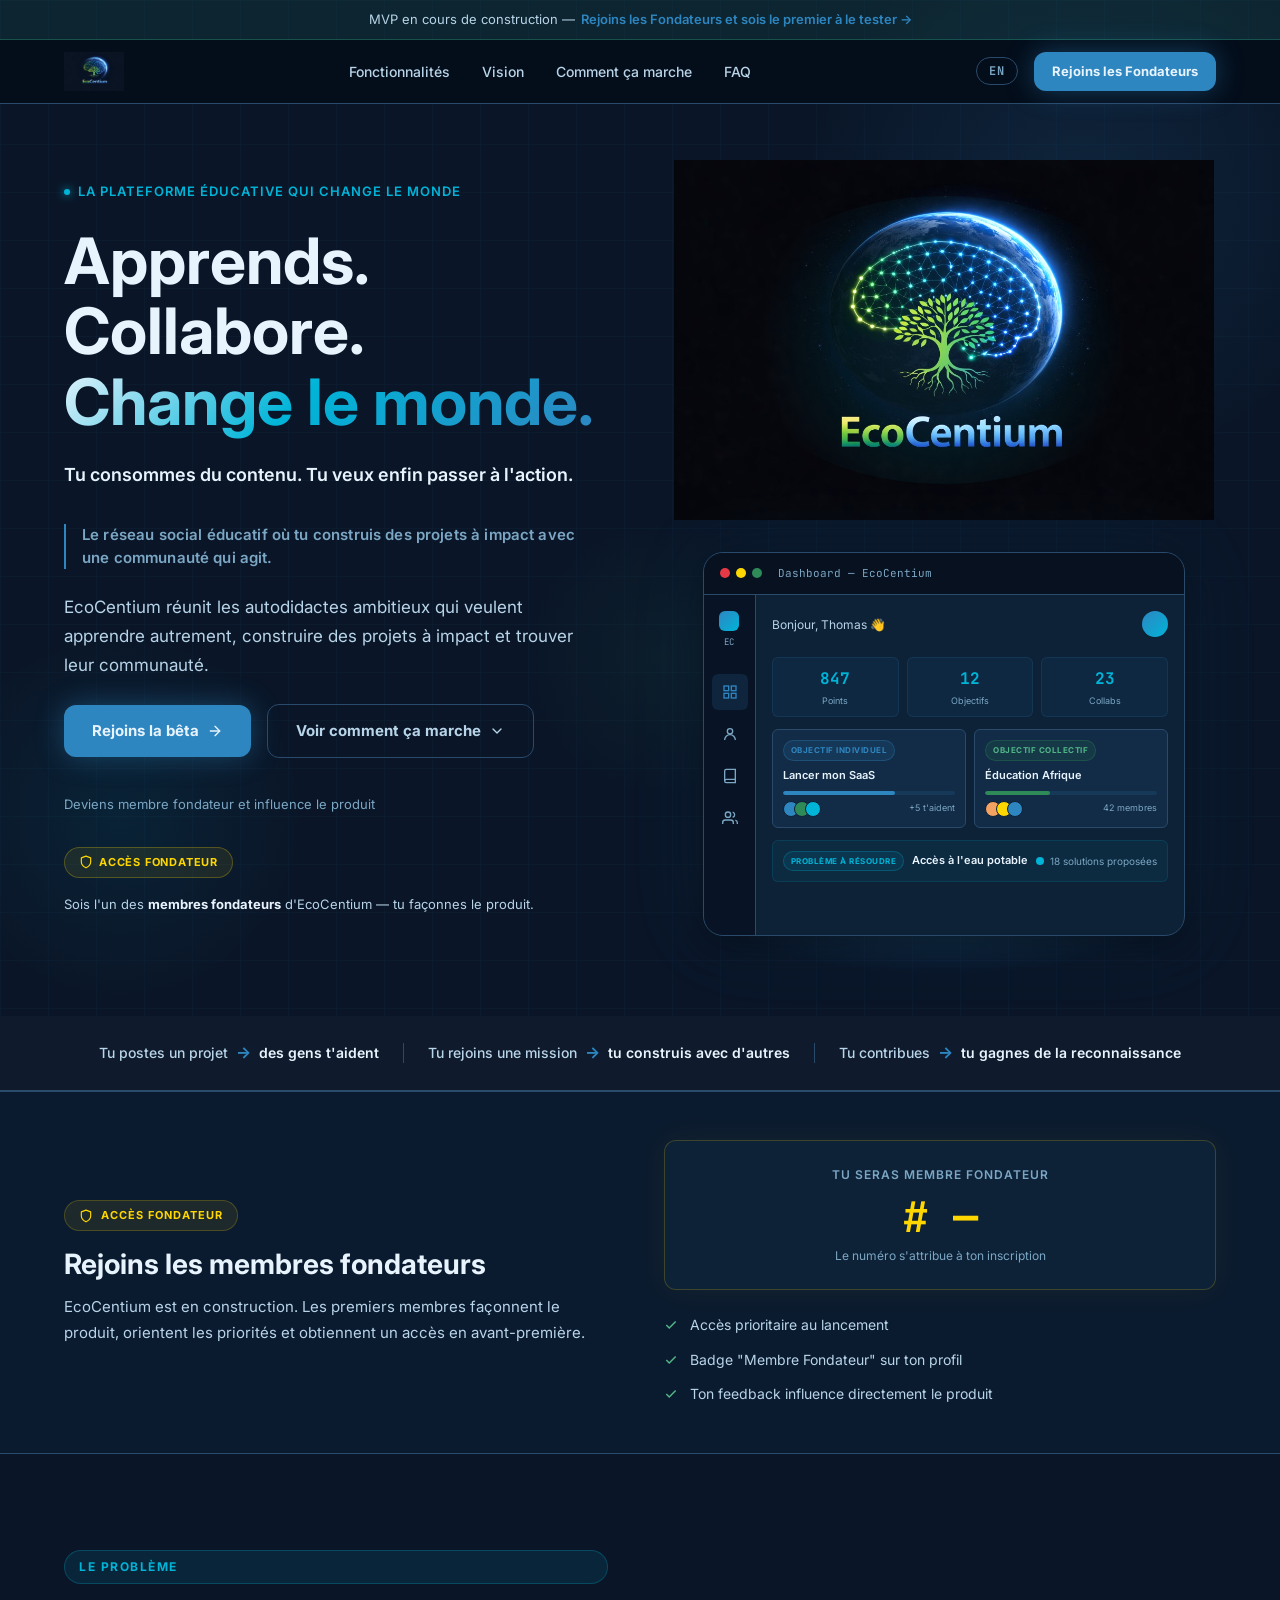
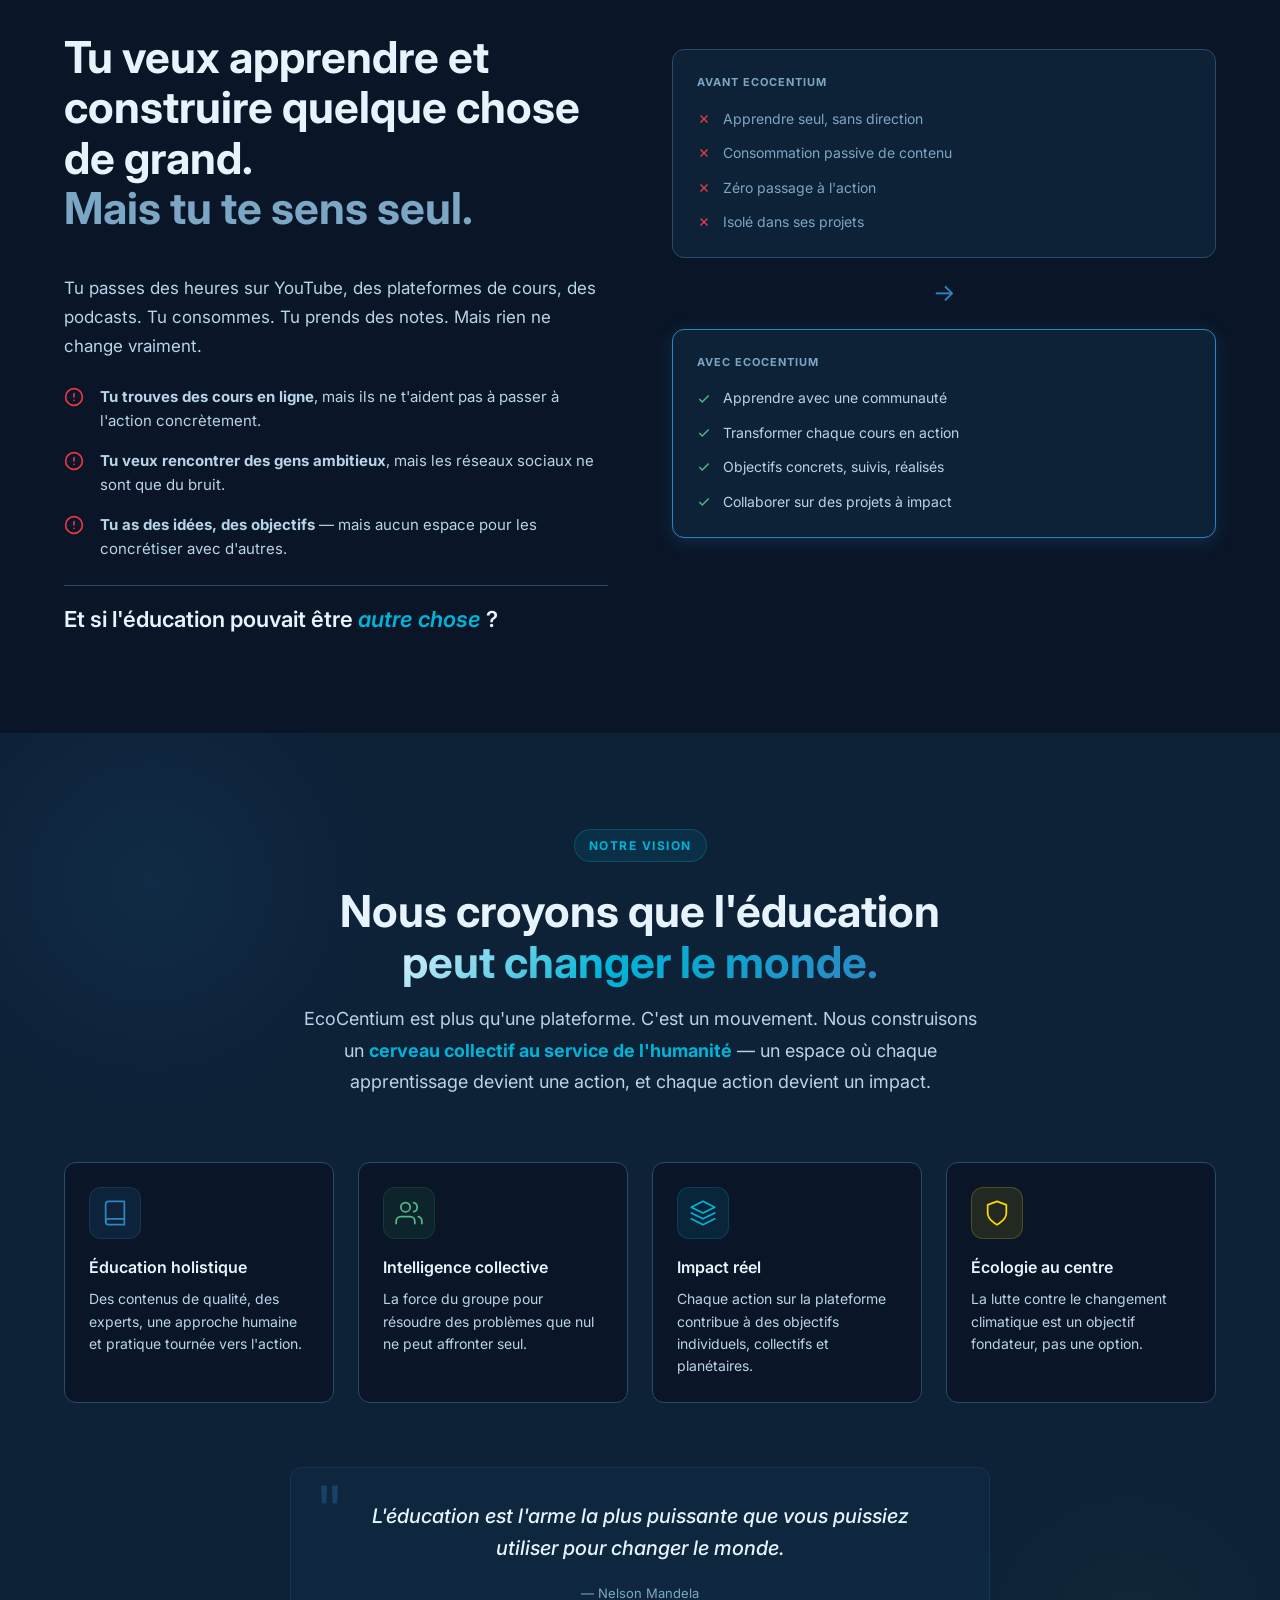
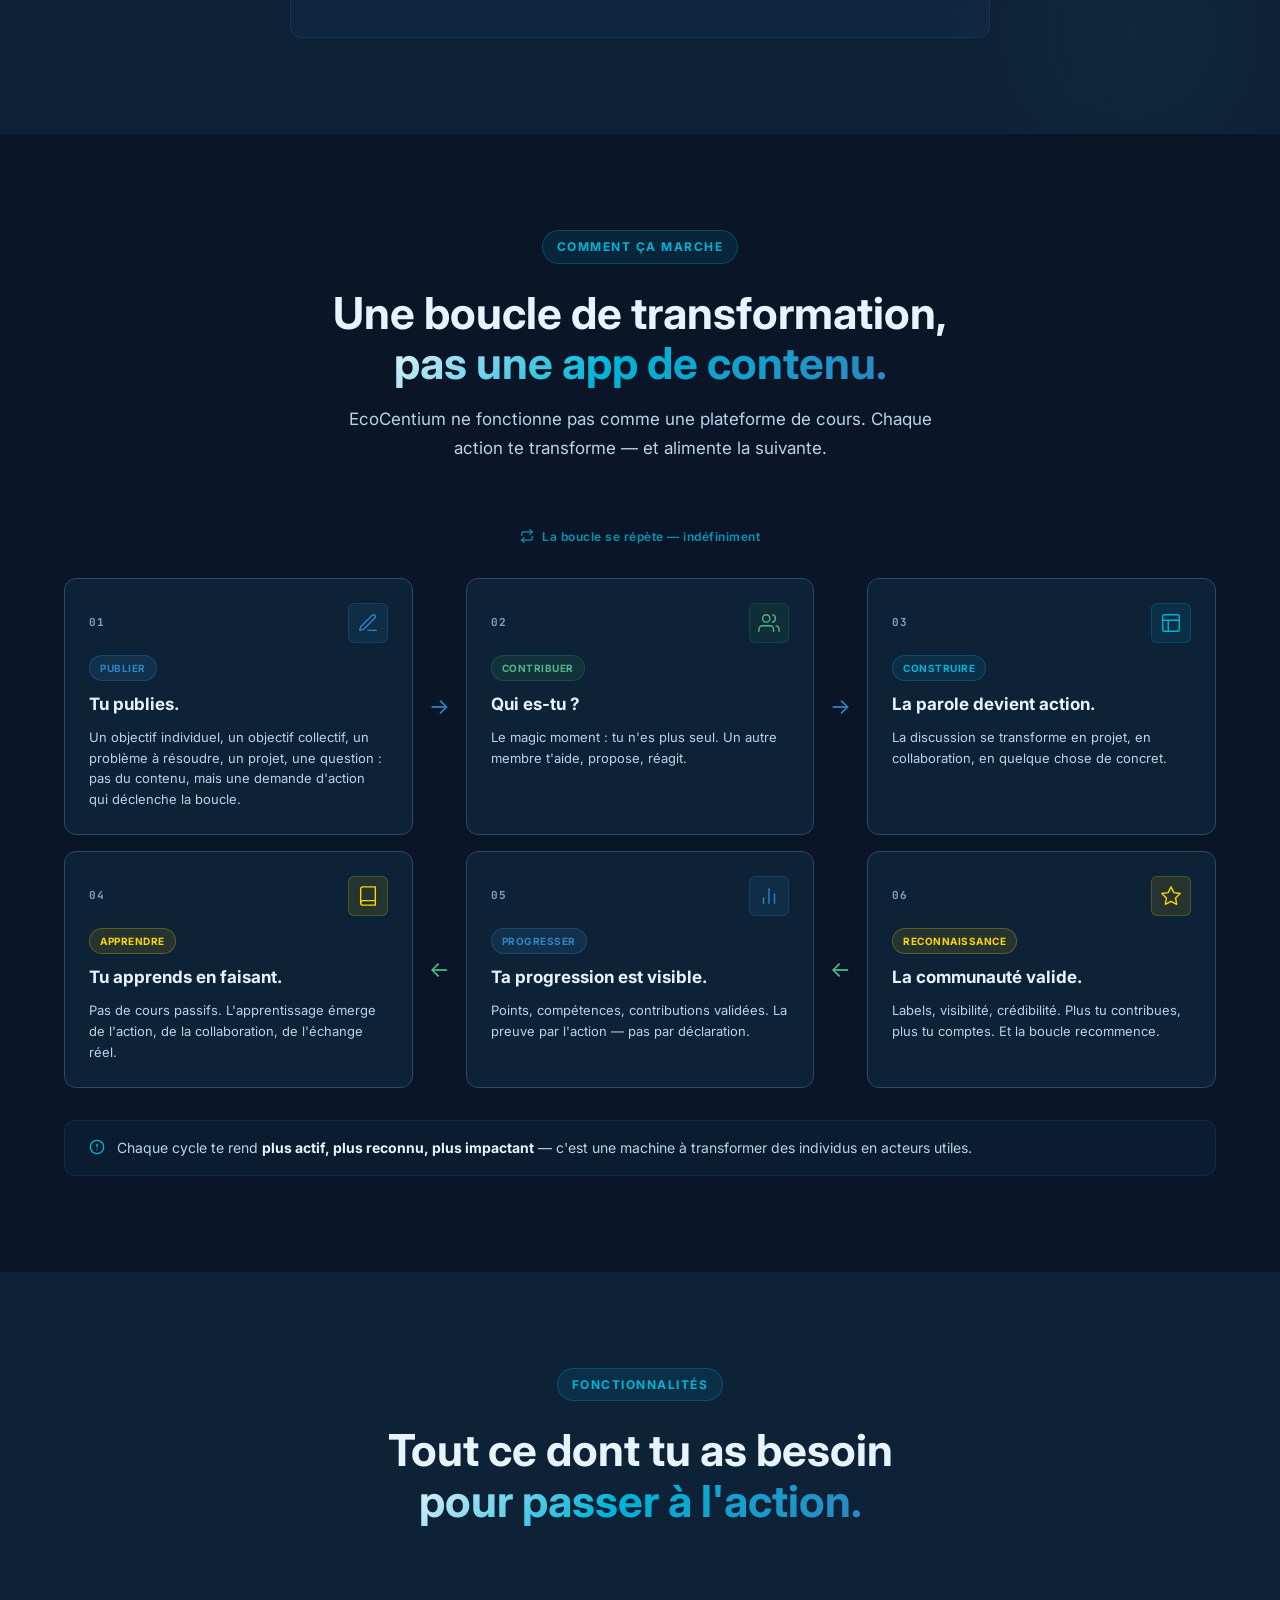
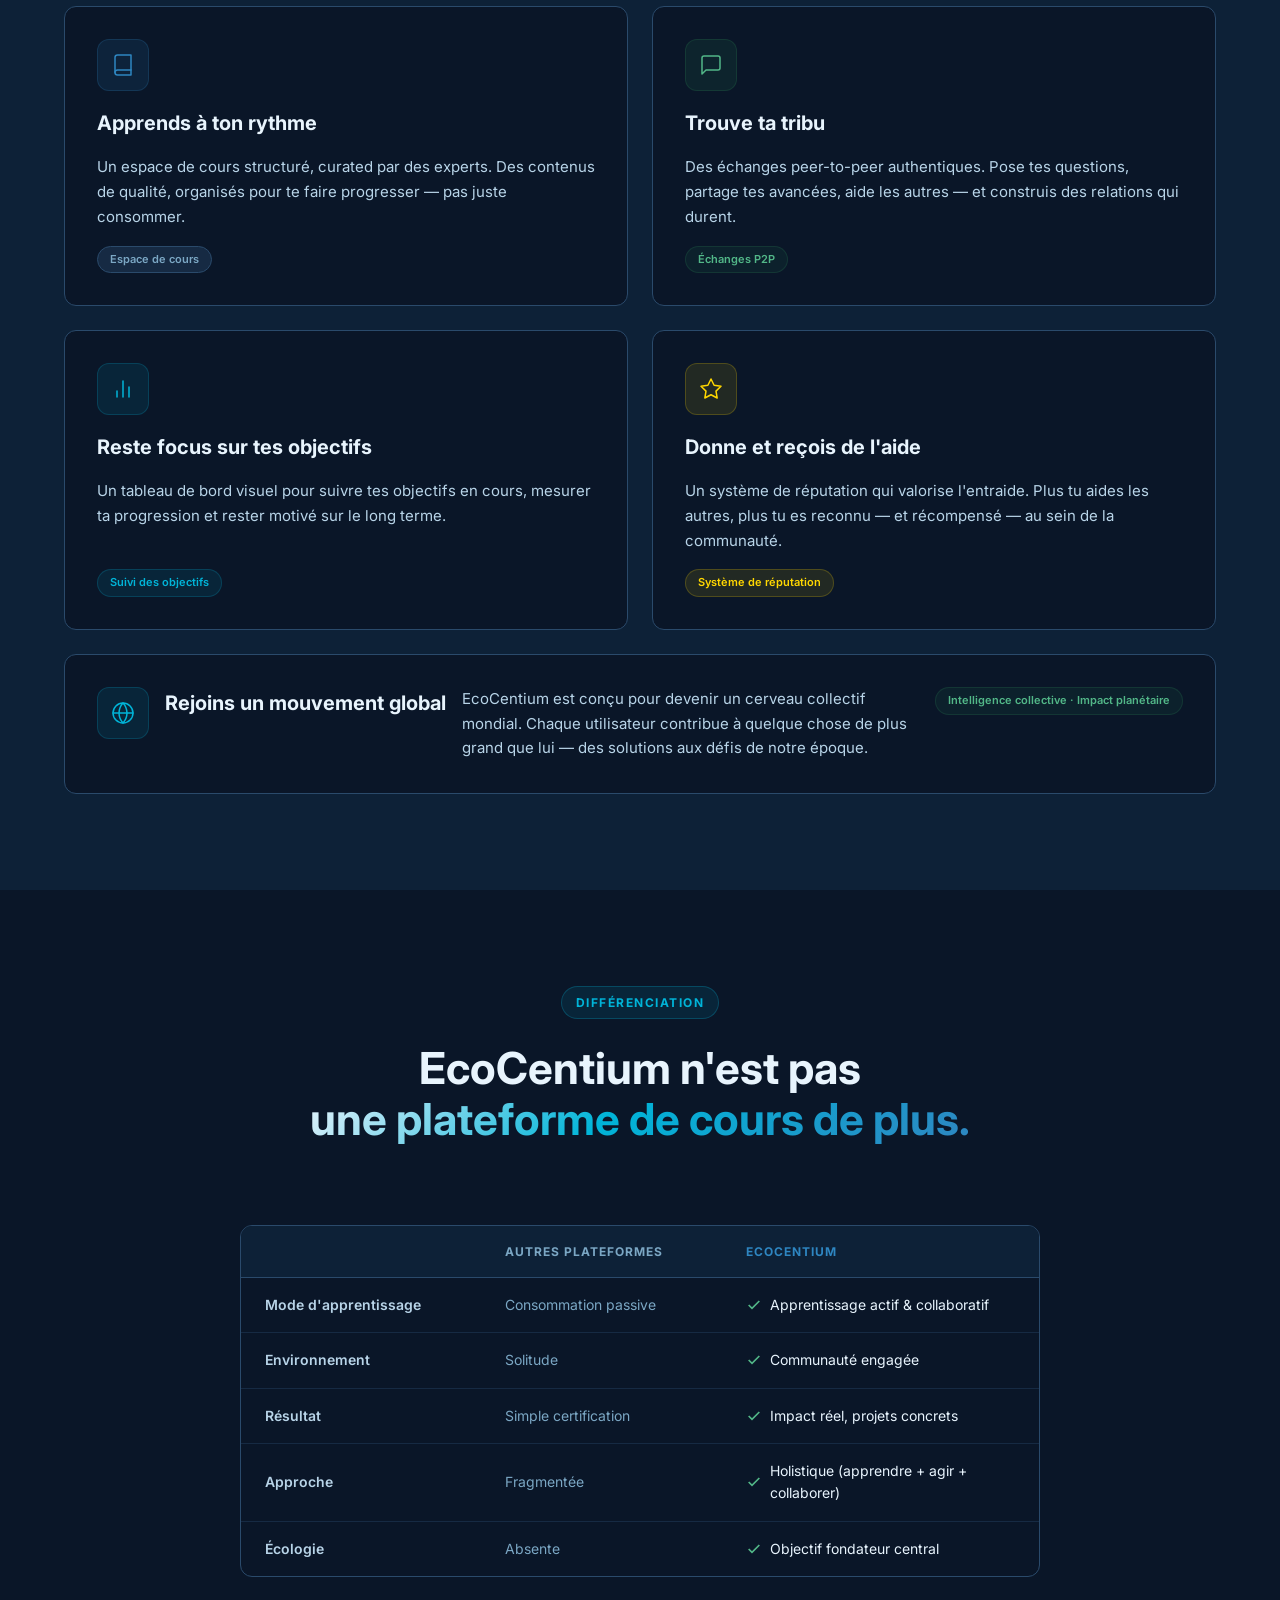
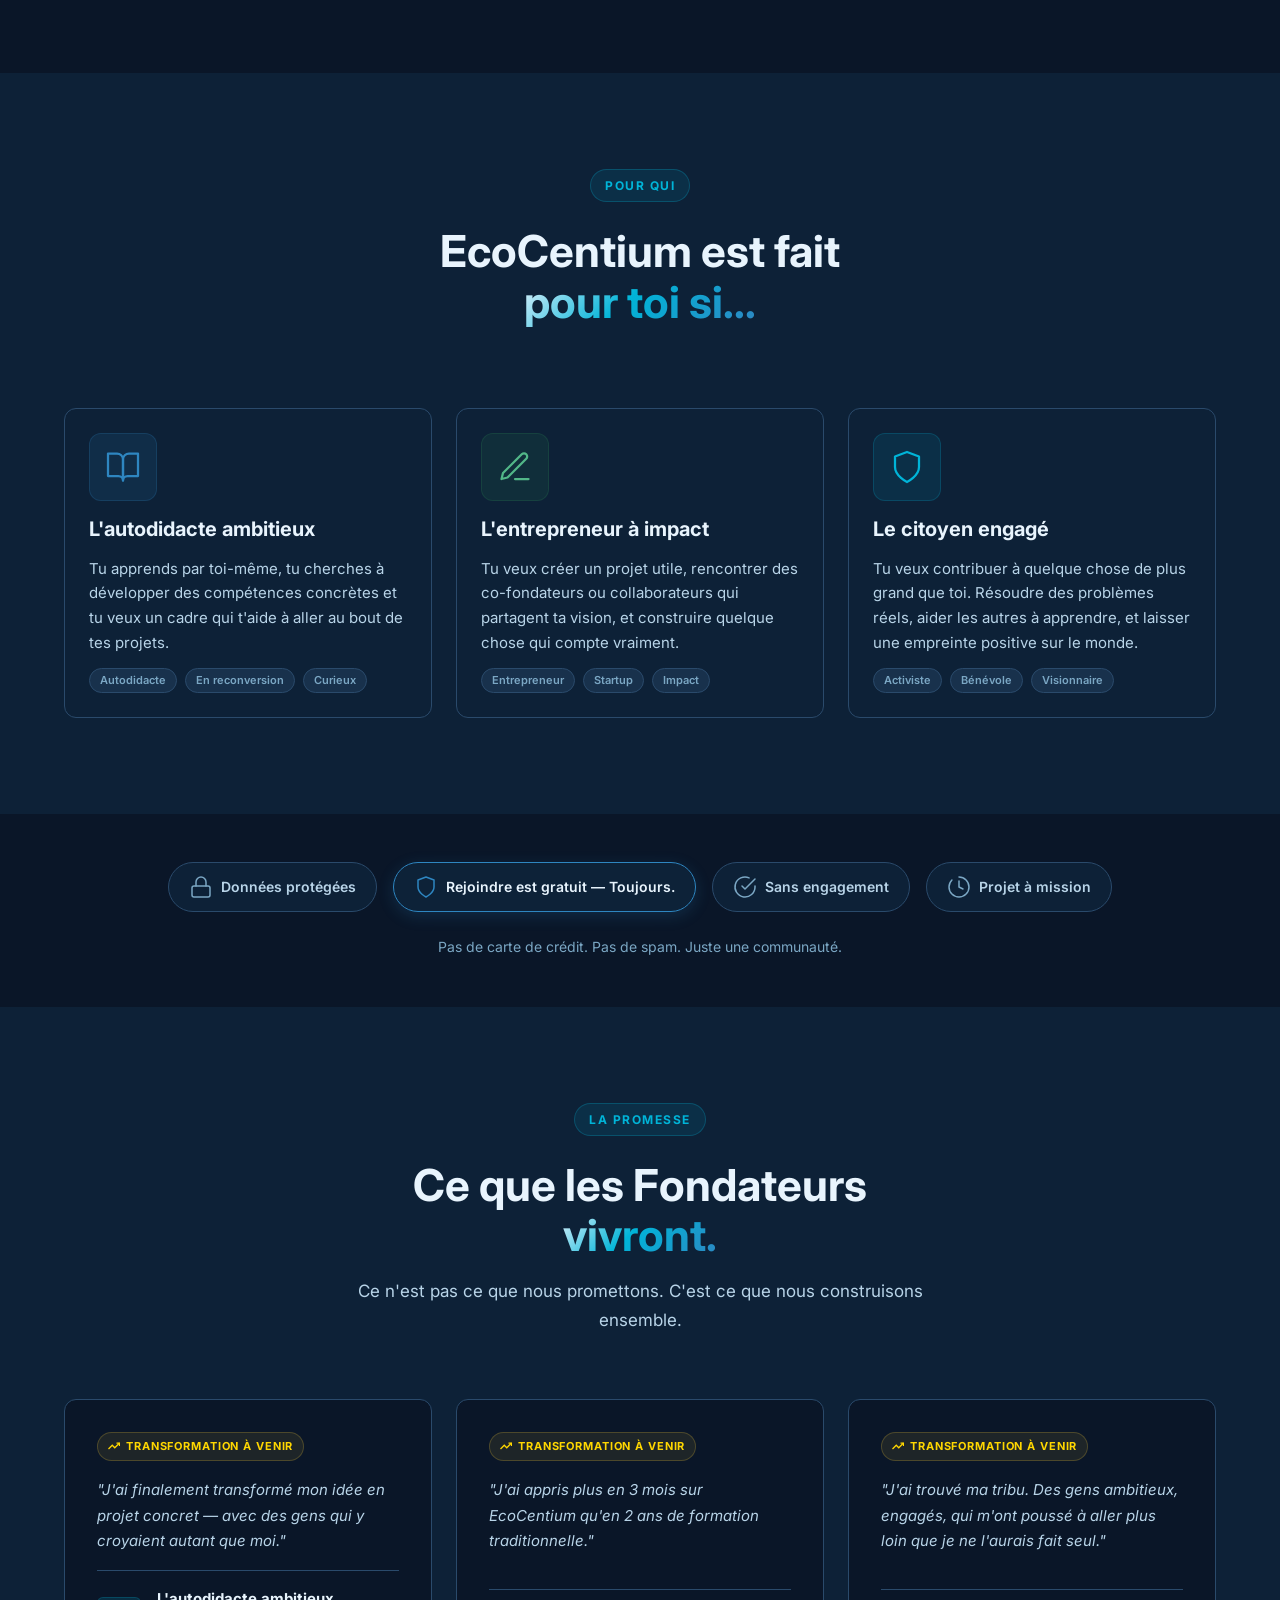
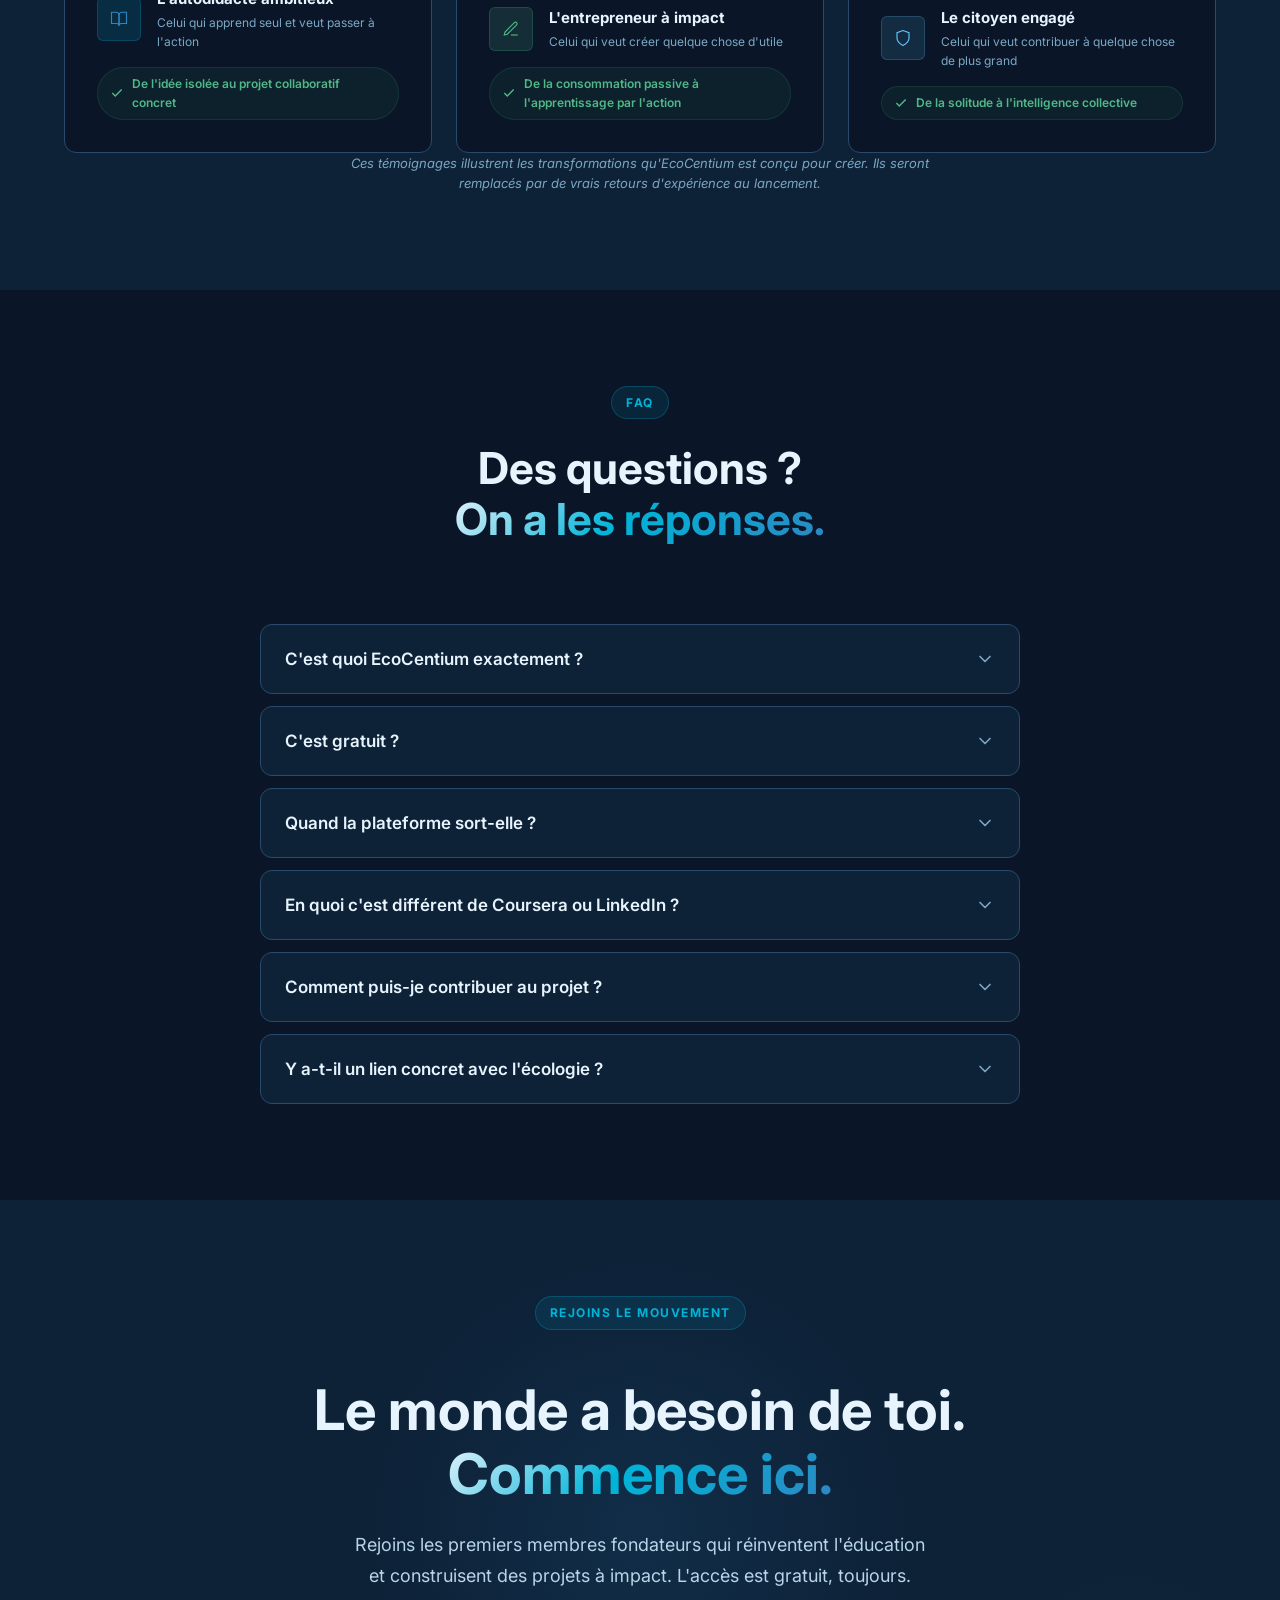
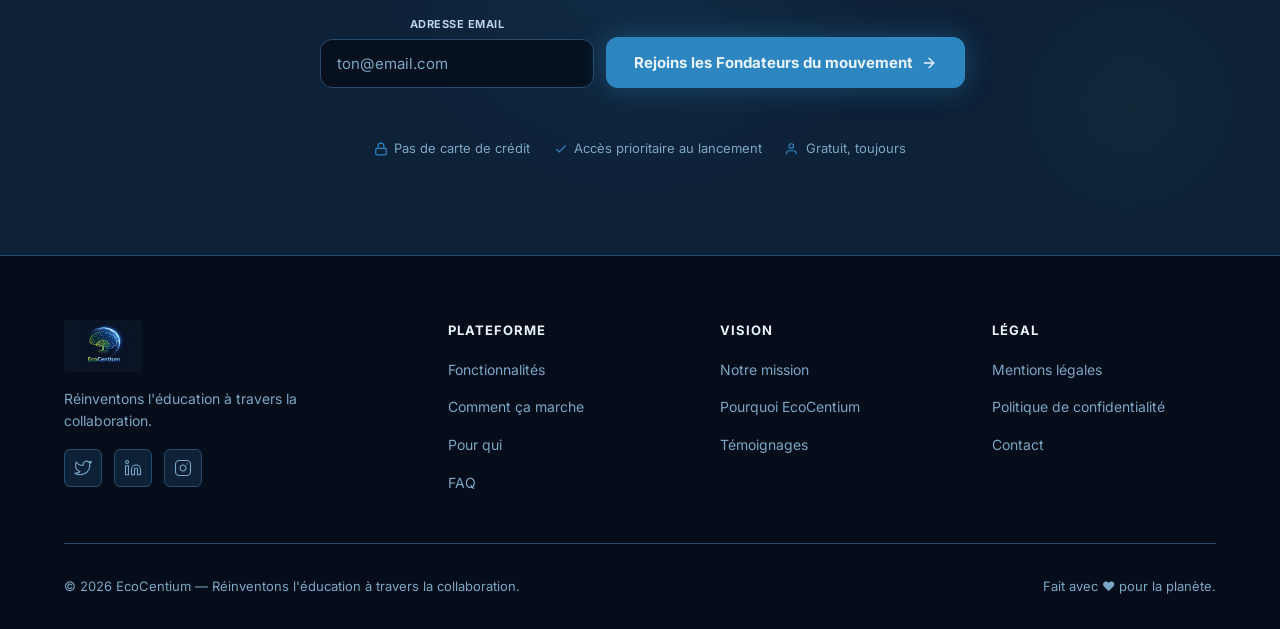
==== commit bec63624: "Add files via upload" ====
--- a/index.html
+++ b/index.html
@@ -442,7 +442,7 @@
             </div>
             <div class="loop-badge badge-blue" data-i18n="step1_badge">Publier</div>
             <h3 data-i18n="step1_title">Tu publies.</h3>
-            <p data-i18n="step1_body">Un problème, un projet, une question. Pas du contenu — une demande d'action qui déclenche la boucle.</p>
+            <p data-i18n="step1_body">Un objectif individuel, un objectif collectif, un problème à résoudre, un projet, une question : pas du contenu, mais une demande d'action qui déclenche la boucle.</p>
           </div>
 
           <div class="loop-arrow reveal delay-1">→</div>
@@ -858,7 +858,7 @@
             </span>
           </button>
           <div class="faq-answer">
-            <p data-i18n="faq3_a">Le lancement du MVP (version bêta) est prévu courant 2025. Les personnes inscrites sur la liste d'attente seront les premières à y avoir accès, en avant-première. C'est pourquoi il vaut mieux rejoindre maintenant — les premiers membres bénéficieront d'un accès prioritaire et d'avantages exclusifs.</p>
+            <p data-i18n="faq3_a">Le lancement du MVP (version bêta) est prévu courant 2026. Les personnes inscrites sur la liste d'attente seront les premières à y avoir accès, en avant-première. C'est pourquoi il vaut mieux rejoindre maintenant — les premiers membres bénéficieront d'un accès prioritaire et d'avantages exclusifs.</p>
           </div>
         </div>
 
